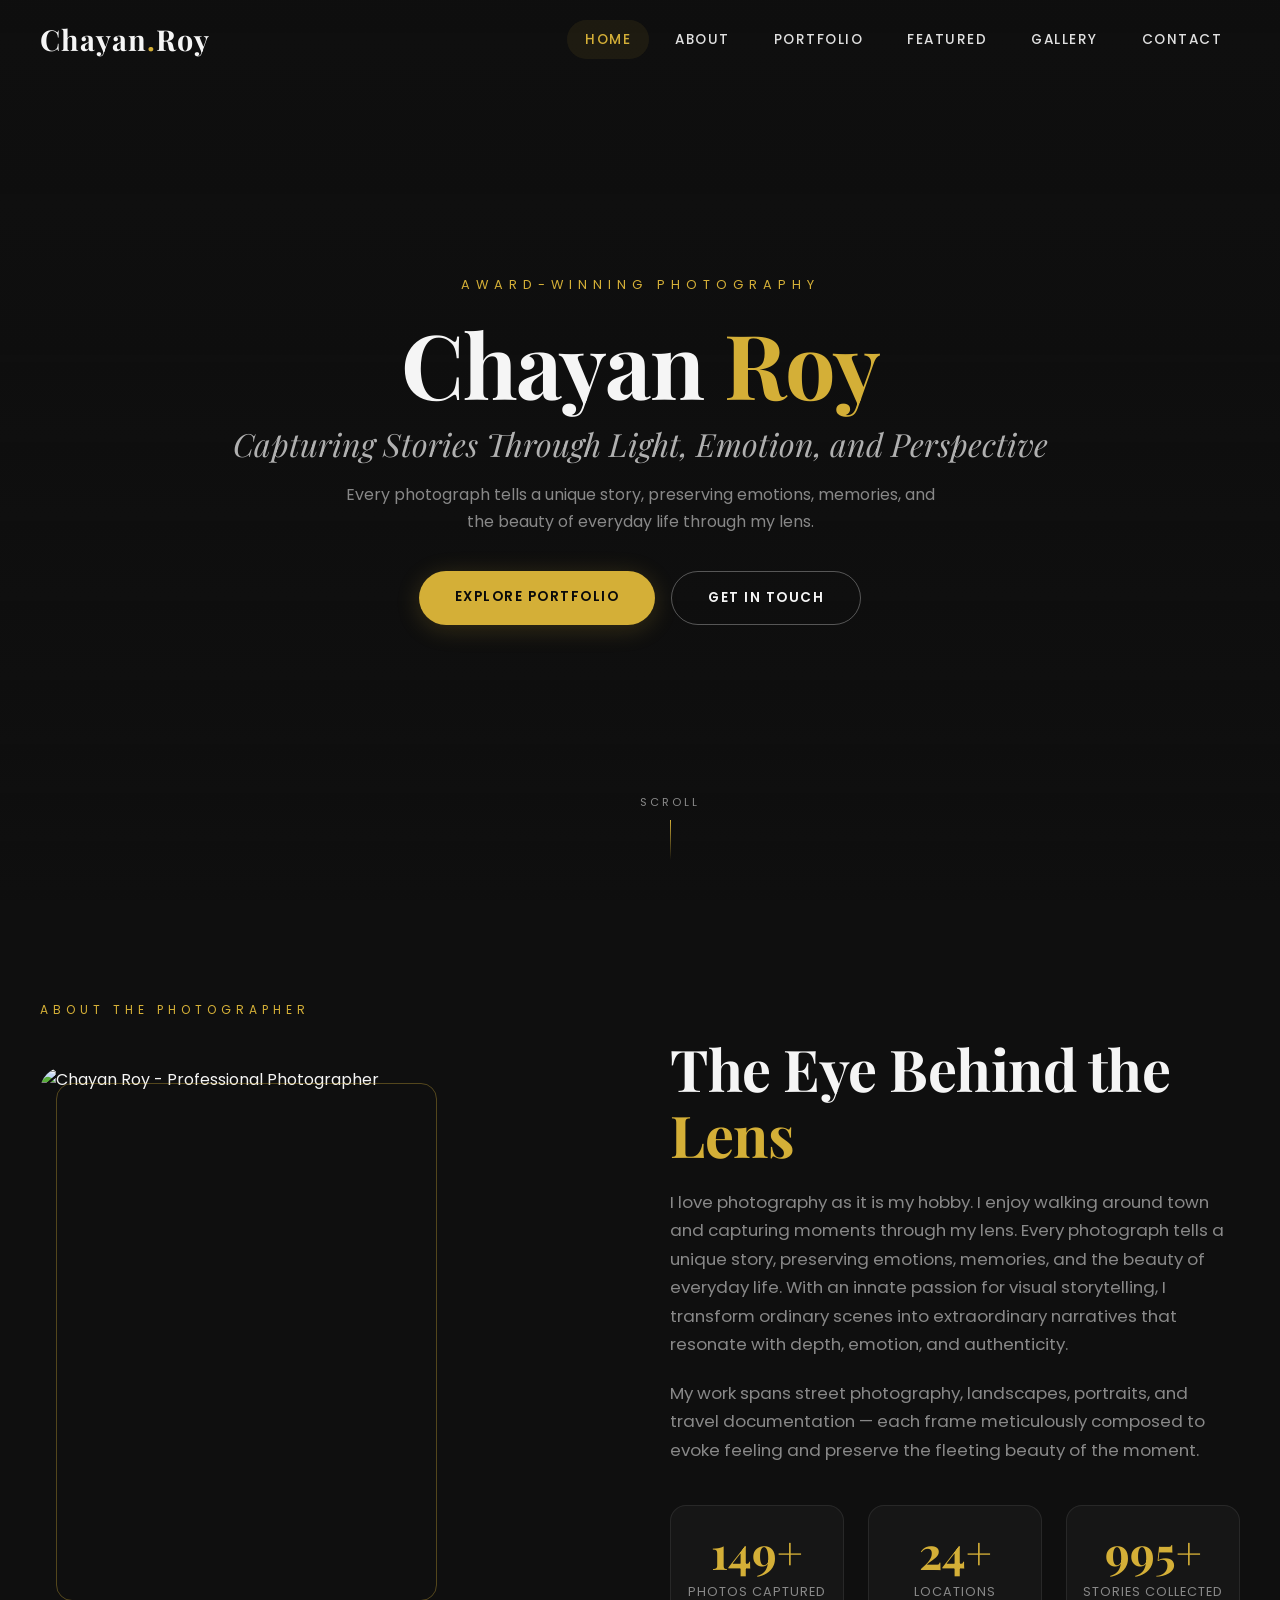
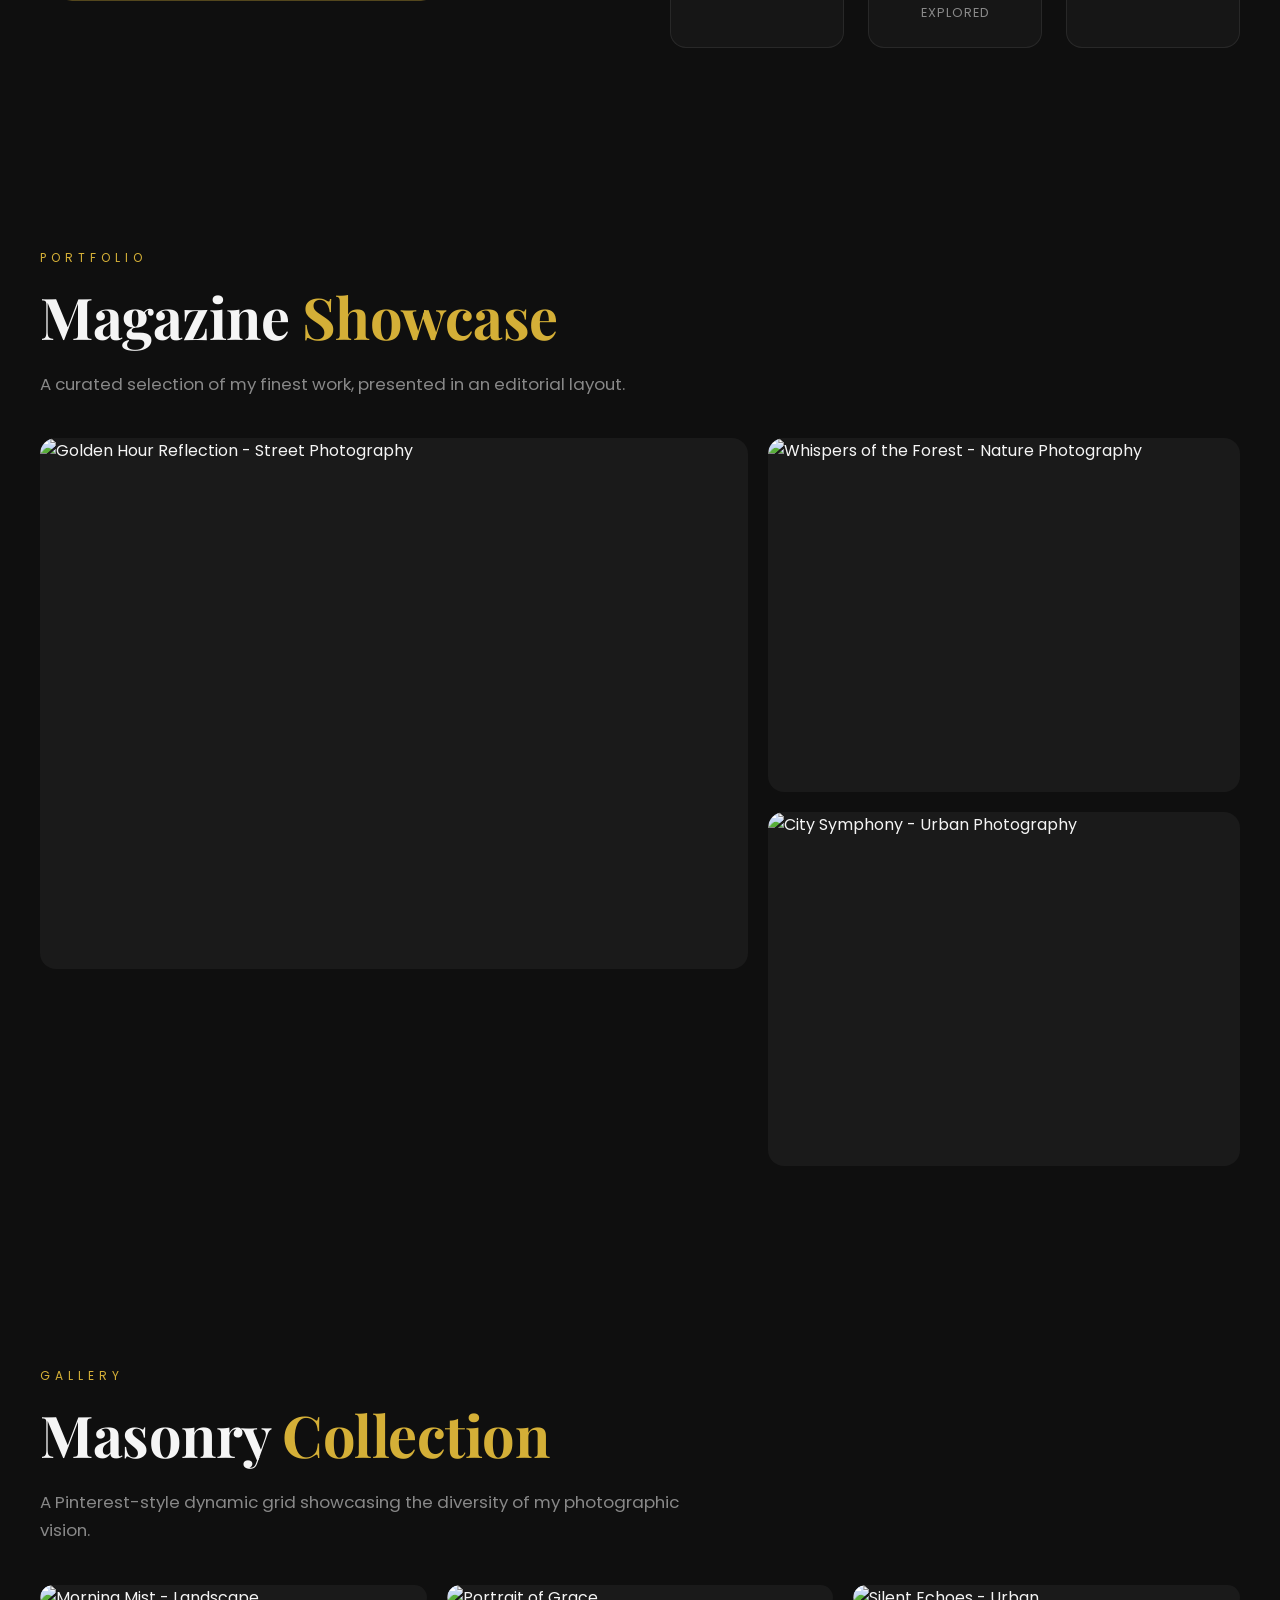
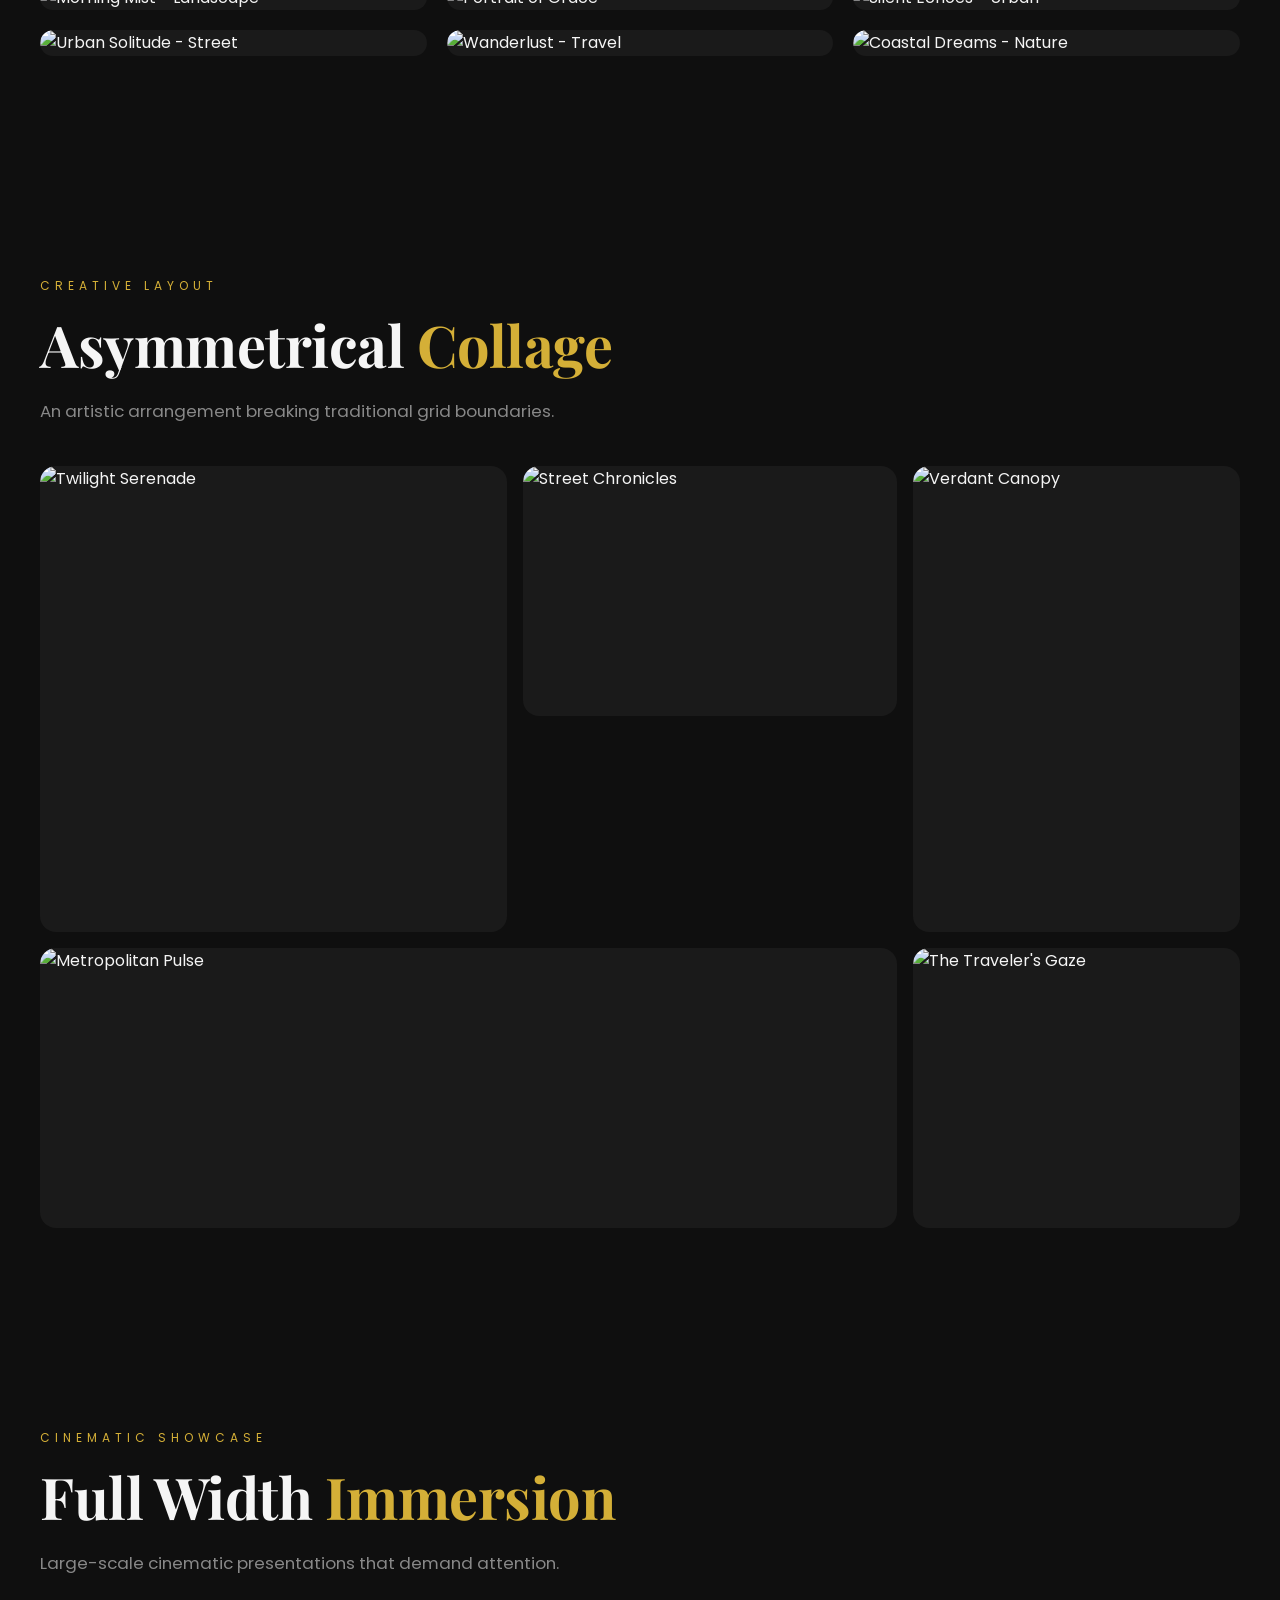
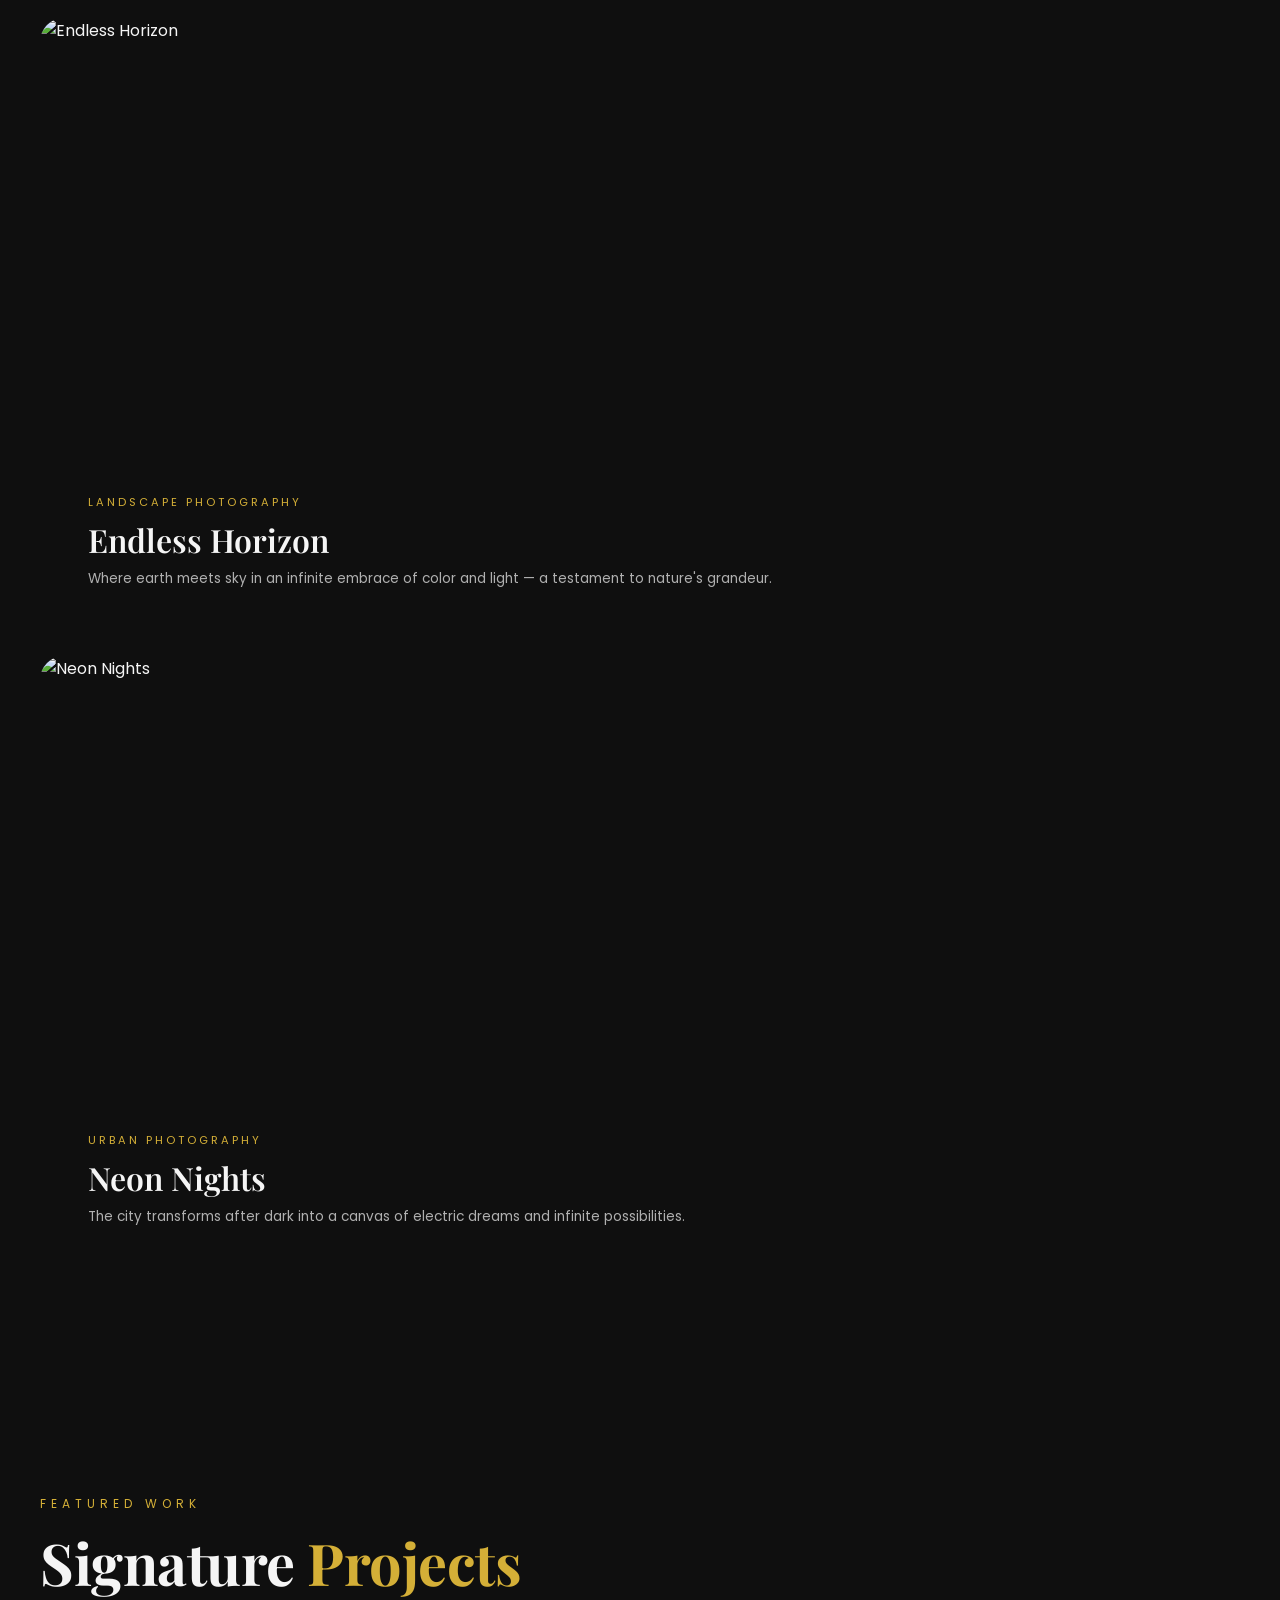
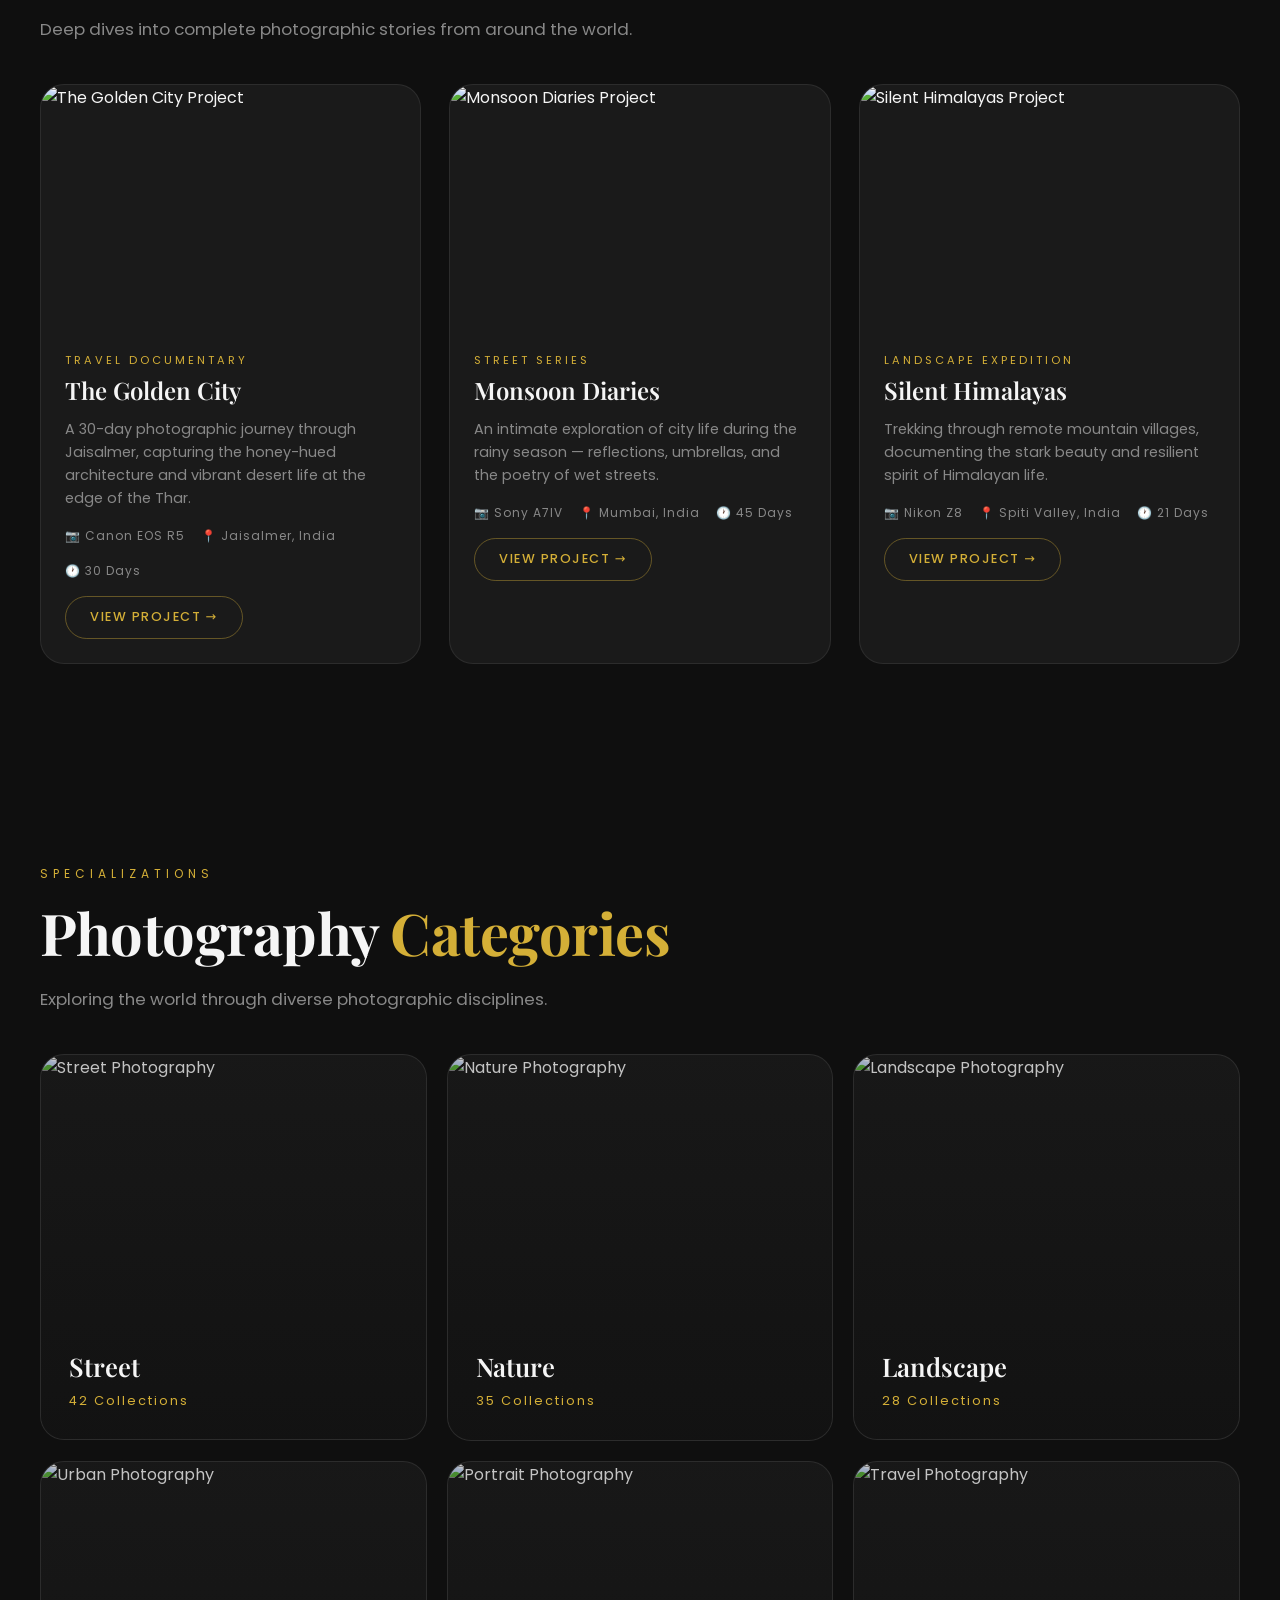
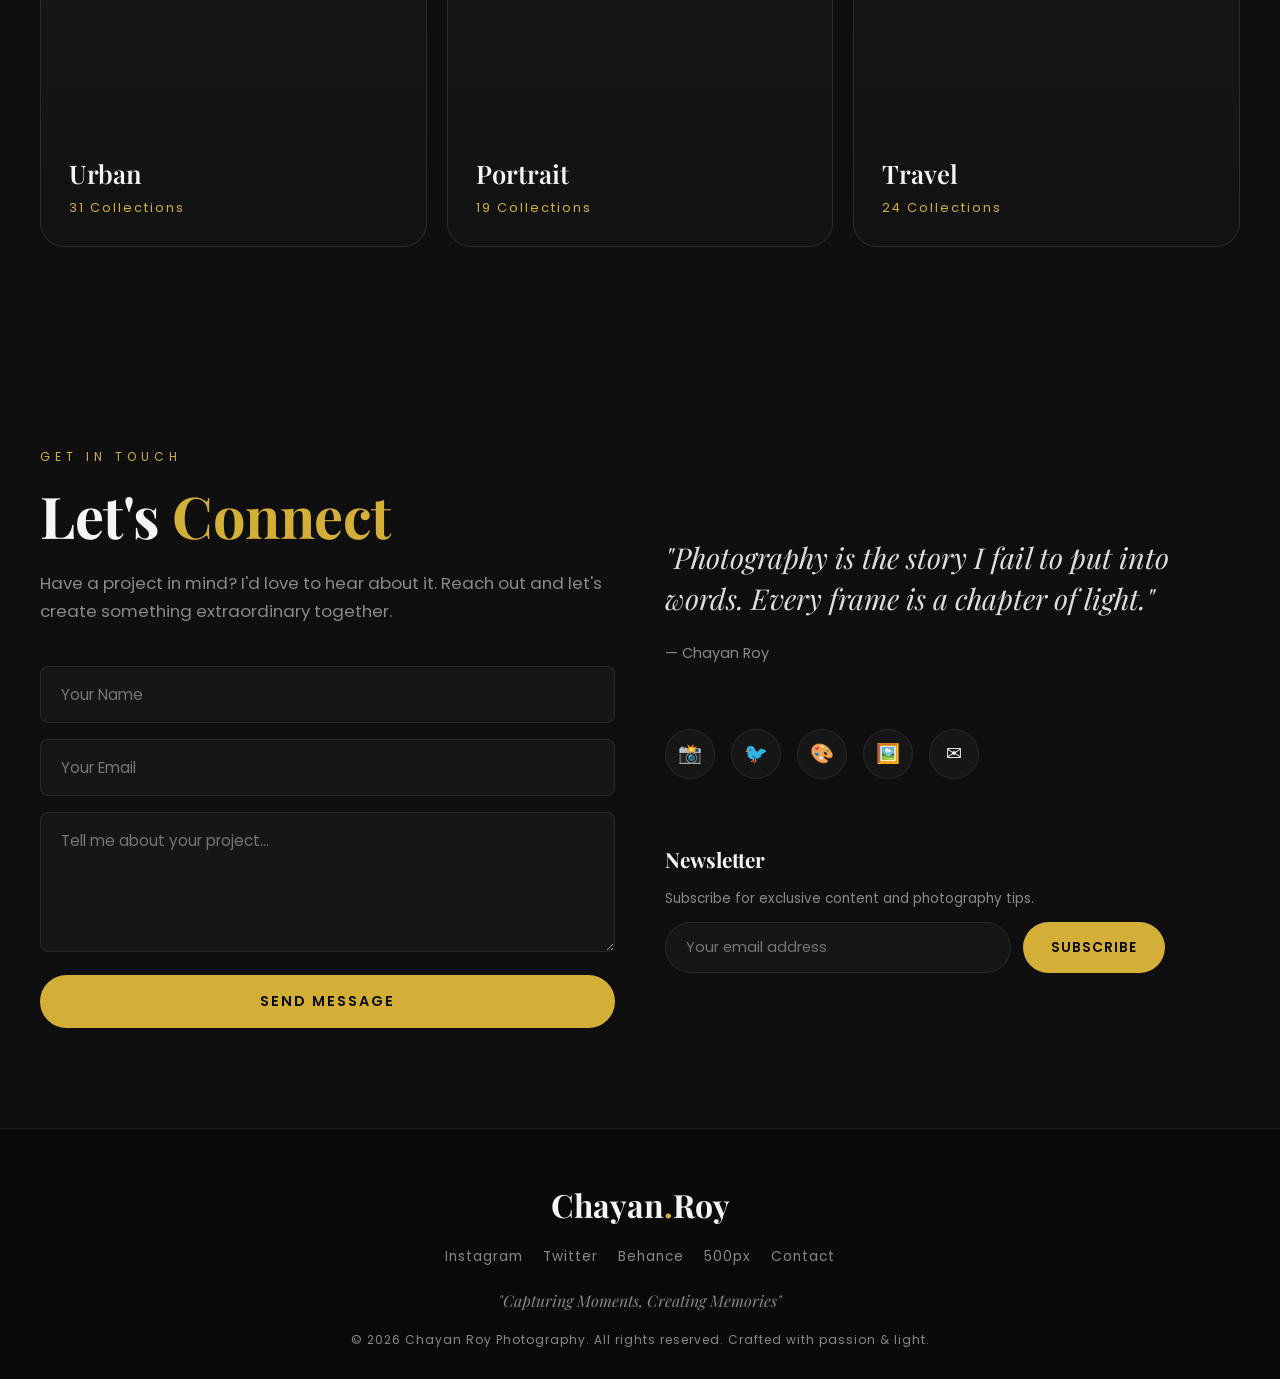
==== index.html @ 825dd4e4 "update" ====
<!DOCTYPE html>
<html lang="en">
<head>
    <meta charset="UTF-8">
    <meta name="viewport" content="width=device-width, initial-scale=1.0">
    <meta name="description" content="Chayan Roy - Award-winning photography portfolio. Capturing stories through light, emotion, and perspective. Professional photographer specializing in street, nature, landscape, urban, portrait, and travel photography.">
    <meta name="keywords" content="photography, portfolio, Chayan Roy, street photography, nature photography, landscape, urban, portrait, travel, professional photographer">
    <meta name="author" content="Chayan Roy">
    <meta property="og:title" content="Chayan Roy Photography - Capturing Stories Through Light">
    <meta property="og:description" content="Award-winning photography portfolio showcasing the art of visual storytelling through light, emotion, and perspective.">
    <meta property="og:type" content="website">
    <meta name="twitter:card" content="summary_large_image">
    <meta name="twitter:title" content="Chayan Roy Photography Portfolio">
    <meta name="twitter:description" content="Capturing Stories Through Light, Emotion, and Perspective">
    <title>Chayan Roy | Photography Portfolio - Capturing Stories Through Light</title>

    <!-- Google Fonts -->
    <link rel="preconnect" href="https://fonts.googleapis.com">
    <link rel="preconnect" href="https://fonts.gstatic.com" crossorigin>
    <link href="https://fonts.googleapis.com/css2?family=Playfair+Display:ital,wght@0,400;0,500;0,600;0,700;0,800;0,900;1,400;1,500;1,600;1,700&family=Poppins:wght@300;400;500;600;700;800&display=swap" rel="stylesheet">

    <!-- GSAP -->
    <script src="https://cdnjs.cloudflare.com/ajax/libs/gsap/3.12.5/gsap.min.js">
    </script>
    <script src="https://cdnjs.cloudflare.com/ajax/libs/gsap/3.12.5/ScrollTrigger.min.js">
    </script>

    <style>
        :root {
            --bg-dark: #0F0F0F;
            --bg-darker: #0A0A0A;
            --bg-card: #1A1A1A;
            --bg-card-hover: #222222;
            --gold: #D4AF37;
            --gold-light: #E8C95A;
            --gold-dark: #B8962E;
            --gold-glow: rgba(212, 175, 55, 0.3);
            --white: #F5F5F5;
            --white-soft: #E0E0E0;
            --white-muted: #B0B0B0;
            --text-primary: #F5F5F5;
            --text-secondary: #C0C0C0;
            --text-muted: #888888;
            --glass-bg: rgba(255, 255, 255, 0.03);
            --glass-border: rgba(255, 255, 255, 0.08);
            --glass-bg-hover: rgba(255, 255, 255, 0.06);
            --shadow-sm: 0 2px 8px rgba(0, 0, 0, 0.3);
            --shadow-md: 0 8px 32px rgba(0, 0, 0, 0.4);
            --shadow-lg: 0 20px 60px rgba(0, 0, 0, 0.5);
            --shadow-gold: 0 4px 24px rgba(212, 175, 55, 0.2);
            --radius-sm: 8px;
            --radius-md: 16px;
            --radius-lg: 24px;
            --radius-xl: 32px;
            --transition-fast: 0.2s cubic-bezier(0.4, 0, 0.2, 1);
            --transition-smooth: 0.4s cubic-bezier(0.4, 0, 0.2, 1);
            --transition-slow: 0.7s cubic-bezier(0.4, 0, 0.2, 1);
            --font-display: 'Playfair Display', Georgia, 'Times New Roman', serif;
            --font-body: 'Poppins', 'Segoe UI', system-ui, sans-serif;
            --max-width: 1400px;
            --nav-height: 80px;
        }

        *,
        *::before,
        *::after {
            margin: 0;
            padding: 0;
            box-sizing: border-box;
        }

        html {
            scroll-behavior: smooth;
            scrollbar-width: thin;
            scrollbar-color: var(--gold-dark) var(--bg-darker);
            font-size: 16px;
            -webkit-font-smoothing: antialiased;
            -moz-osx-font-smoothing: grayscale;
        }

        ::-webkit-scrollbar {
            width: 6px;
        }
        ::-webkit-scrollbar-track {
            background: var(--bg-darker);
        }
        ::-webkit-scrollbar-thumb {
            background: var(--gold-dark);
            border-radius: 3px;
        }

        body {
            font-family: var(--font-body);
            background-color: var(--bg-dark);
            color: var(--text-primary);
            line-height: 1.6;
            overflow-x: hidden;
            cursor: none;
            -webkit-tap-highlight-color: transparent;
            position: relative;
        }

        /* Custom Cursor */
        .cursor-dot {
            position: fixed;
            top: -10px;
            left: -10px;
            width: 10px;
            height: 10px;
            background: var(--gold);
            border-radius: 50%;
            pointer-events: none;
            z-index: 99999;
            transition: transform 0.1s ease-out;
            mix-blend-mode: difference;
            will-change: transform;
        }
        .cursor-ring {
            position: fixed;
            top: -22px;
            left: -22px;
            width: 44px;
            height: 44px;
            border: 1.5px solid var(--gold-light);
            border-radius: 50%;
            pointer-events: none;
            z-index: 99998;
            transition: all 0.15s ease-out;
            will-change: transform, width, height;
            opacity: 0.7;
        }
        .cursor-ring.hovering {
            width: 70px;
            height: 70px;
            top: -35px;
            left: -35px;
            border-color: var(--gold);
            opacity: 1;
            background: rgba(212, 175, 55, 0.08);
        }
        @media (max-width: 768px) {
            .cursor-dot,
            .cursor-ring {
                display: none;
            }
            body {
                cursor: auto;
            }
        }

        /* Scroll Progress Bar */
        .scroll-progress {
            position: fixed;
            top: 0;
            left: 0;
            height: 3px;
            background: linear-gradient(90deg, var(--gold-dark), var(--gold-light), var(--gold));
            z-index: 100000;
            width: 0%;
            transition: width 0.1s linear;
            box-shadow: 0 0 12px var(--gold-glow);
        }

        /* Navigation */
        .navbar {
            position: fixed;
            top: 0;
            left: 0;
            width: 100%;
            z-index: 10000;
            padding: 16px 0;
            transition: all var(--transition-smooth);
            background: transparent;
        }
        .navbar.scrolled {
            background: rgba(15, 15, 15, 0.75);
            backdrop-filter: blur(24px);
            -webkit-backdrop-filter: blur(24px);
            border-bottom: 1px solid var(--glass-border);
            padding: 10px 0;
            box-shadow: var(--shadow-md);
        }
        .navbar-inner {
            max-width: var(--max-width);
            margin: 0 auto;
            padding: 0 40px;
            display: flex;
            align-items: center;
            justify-content: space-between;
        }
        .nav-logo {
            font-family: var(--font-display);
            font-size: 1.8rem;
            font-weight: 700;
            color: var(--white);
            text-decoration: none;
            letter-spacing: 1px;
            position: relative;
            z-index: 10001;
        }
        .nav-logo span {
            color: var(--gold);
        }
        .nav-links {
            display: flex;
            list-style: none;
            gap: 8px;
            align-items: center;
        }
        .nav-links a {
            color: var(--white-soft);
            text-decoration: none;
            font-family: var(--font-body);
            font-size: 0.85rem;
            font-weight: 500;
            letter-spacing: 1.5px;
            text-transform: uppercase;
            padding: 10px 18px;
            border-radius: 30px;
            transition: all var(--transition-fast);
            position: relative;
            white-space: nowrap;
        }
        .nav-links a:hover,
        .nav-links a.active {
            color: var(--gold);
            background: rgba(212, 175, 55, 0.08);
        }
        .nav-hamburger {
            display: none;
            flex-direction: column;
            gap: 5px;
            cursor: pointer;
            z-index: 10001;
            padding: 8px;
            background: none;
            border: none;
        }
        .nav-hamburger span {
            display: block;
            width: 28px;
            height: 2px;
            background: var(--white);
            transition: all var(--transition-fast);
            border-radius: 2px;
        }
        .nav-hamburger.active span:nth-child(1) {
            transform: rotate(45deg) translate(5px, 5px);
        }
        .nav-hamburger.active span:nth-child(2) {
            opacity: 0;
        }
        .nav-hamburger.active span:nth-child(3) {
            transform: rotate(-45deg) translate(5px, -5px);
        }

        @media (max-width: 1024px) {
            .nav-hamburger {
                display: flex;
            }
            .nav-links {
                position: fixed;
                top: 0;
                right: -100%;
                width: 320px;
                height: 100vh;
                background: rgba(15, 15, 15, 0.95);
                backdrop-filter: blur(30px);
                -webkit-backdrop-filter: blur(30px);
                flex-direction: column;
                justify-content: center;
                gap: 20px;
                transition: right var(--transition-smooth);
                border-left: 1px solid var(--glass-border);
                padding: 60px 40px;
            }
            .nav-links.open {
                right: 0;
            }
            .nav-links a {
                font-size: 1rem;
                padding: 14px 20px;
            }
            .navbar-inner {
                padding: 0 24px;
            }
        }

        /* Hero Section */
        .hero {
            position: relative;
            width: 100%;
            height: 100vh;
            min-height: 700px;
            overflow: hidden;
            display: flex;
            align-items: center;
            justify-content: center;
        }
        .hero-slider {
            position: absolute;
            inset: 0;
            z-index: 0;
        }
        .hero-slide {
            position: absolute;
            inset: 0;
            background-size: cover;
            background-position: center;
            opacity: 0;
            transition: opacity 1.5s cubic-bezier(0.4, 0, 0.2, 1);
            will-change: opacity, transform;
        }
        .hero-slide.active {
            opacity: 1;
            animation: kenBurns 8s ease-in-out forwards;
        }
        @keyframes kenBurns {
            0% {
                transform: scale(1);
            }
            100% {
                transform: scale(1.08);
            }
        }
        .hero-overlay {
            position: absolute;
            inset: 0;
            background: linear-gradient(180deg,
                    rgba(15, 15, 15, 0.55) 0%,
                    rgba(15, 15, 15, 0.4) 40%,
                    rgba(15, 15, 15, 0.7) 80%,
                    rgba(15, 15, 15, 0.95) 100%);
            z-index: 1;
        }
        .hero-content {
            position: relative;
            z-index: 2;
            text-align: center;
            padding: 0 24px;
            max-width: 900px;
        }
        .hero-subtitle-top {
            font-family: var(--font-body);
            font-size: 0.8rem;
            letter-spacing: 6px;
            text-transform: uppercase;
            color: var(--gold);
            margin-bottom: 20px;
            opacity: 0;
            transform: translateY(20px);
            animation: fadeInUp 0.8s 0.3s forwards;
        }
        .hero-title {
            font-family: var(--font-display);
            font-size: clamp(3rem, 7vw, 7rem);
            font-weight: 700;
            color: var(--white);
            line-height: 1.05;
            margin-bottom: 8px;
            opacity: 0;
            transform: translateY(30px);
            animation: fadeInUp 0.8s 0.5s forwards;
            letter-spacing: -1px;
        }
        .hero-title .gold {
            color: var(--gold);
        }
        .hero-tagline {
            font-family: var(--font-display);
            font-size: clamp(1.2rem, 2.5vw, 2rem);
            font-style: italic;
            color: var(--white-muted);
            margin-bottom: 12px;
            opacity: 0;
            transform: translateY(20px);
            animation: fadeInUp 0.8s 0.7s forwards;
            font-weight: 400;
        }
        .hero-desc {
            font-family: var(--font-body);
            font-size: 1rem;
            color: var(--text-muted);
            max-width: 600px;
            margin: 0 auto 36px;
            opacity: 0;
            transform: translateY(20px);
            animation: fadeInUp 0.8s 0.9s forwards;
            line-height: 1.7;
        }
        .hero-buttons {
            display: flex;
            gap: 16px;
            justify-content: center;
            flex-wrap: wrap;
            opacity: 0;
            transform: translateY(20px);
            animation: fadeInUp 0.8s 1.1s forwards;
        }
        .btn {
            display: inline-block;
            padding: 15px 36px;
            border-radius: 50px;
            font-family: var(--font-body);
            font-size: 0.85rem;
            font-weight: 600;
            letter-spacing: 1.5px;
            text-transform: uppercase;
            text-decoration: none;
            cursor: pointer;
            transition: all var(--transition-smooth);
            border: none;
            position: relative;
            overflow: hidden;
            z-index: 1;
        }
        .btn-primary {
            background: var(--gold);
            color: var(--bg-darker);
            box-shadow: var(--shadow-gold);
        }
        .btn-primary:hover {
            background: var(--gold-light);
            transform: translateY(-3px);
            box-shadow: 0 8px 32px rgba(212, 175, 55, 0.4);
        }
        .btn-outline {
            background: transparent;
            color: var(--white);
            border: 1.5px solid rgba(255, 255, 255, 0.3);
        }
        .btn-outline:hover {
            border-color: var(--gold);
            color: var(--gold);
            background: rgba(212, 175, 55, 0.06);
            transform: translateY(-3px);
        }
        .scroll-indicator {
            position: absolute;
            bottom: 40px;
            left: 50%;
            transform: translateX(-50%);
            z-index: 3;
            display: flex;
            flex-direction: column;
            align-items: center;
            gap: 8px;
            opacity: 0;
            animation: fadeInUp 0.8s 1.4s forwards;
        }
        .scroll-indicator span {
            font-size: 0.7rem;
            letter-spacing: 3px;
            text-transform: uppercase;
            color: var(--text-muted);
        }
        .scroll-line {
            width: 1px;
            height: 40px;
            background: linear-gradient(180deg, var(--gold), transparent);
            animation: scrollPulse 2s ease-in-out infinite;
        }
        @keyframes scrollPulse {
            0%,
            100% {
                opacity: 0.4;
                transform: scaleY(1);
            }
            50% {
                opacity: 1;
                transform: scaleY(1.5);
            }
        }
        @keyframes fadeInUp {
            to {
                opacity: 1;
                transform: translateY(0);
            }
        }

        /* Floating Particles */
        .particles-container {
            position: absolute;
            inset: 0;
            z-index: 1;
            pointer-events: none;
        }
        .particle {
            position: absolute;
            width: 2px;
            height: 2px;
            background: var(--gold);
            border-radius: 50%;
            animation: floatUp 6s ease-in infinite;
            opacity: 0;
        }
        @keyframes floatUp {
            0% {
                opacity: 0;
                transform: translateY(100vh) scale(0);
            }
            20% {
                opacity: 0.8;
            }
            80% {
                opacity: 0.3;
            }
            100% {
                opacity: 0;
                transform: translateY(-10vh) scale(1.5);
            }
        }

        /* Section Styles */
        .section {
            padding: 100px 40px;
            position: relative;
        }
        .section-inner {
            max-width: var(--max-width);
            margin: 0 auto;
        }
        .section-label {
            font-family: var(--font-body);
            font-size: 0.75rem;
            letter-spacing: 5px;
            text-transform: uppercase;
            color: var(--gold);
            margin-bottom: 16px;
            display: block;
        }
        .section-title {
            font-family: var(--font-display);
            font-size: clamp(2.2rem, 4.5vw, 4rem);
            font-weight: 700;
            color: var(--white);
            margin-bottom: 20px;
            line-height: 1.15;
            letter-spacing: -0.5px;
        }
        .section-desc {
            font-family: var(--font-body);
            font-size: 1.05rem;
            color: var(--text-muted);
            max-width: 650px;
            line-height: 1.7;
        }
        @media (max-width: 768px) {
            .section {
                padding: 60px 20px;
            }
            .hero-buttons {
                flex-direction: column;
                align-items: center;
            }
            .btn {
                width: 100%;
                text-align: center;
                max-width: 280px;
            }
        }

        /* About Section */
        .about-grid {
            display: grid;
            grid-template-columns: 1fr 1fr;
            gap: 60px;
            align-items: center;
        }
        .about-image-wrapper {
            position: relative;
            border-radius: var(--radius-lg);
            overflow: hidden;
            aspect-ratio: 3/4;
            max-height: 550px;
        }
        .about-image-wrapper img {
            width: 100%;
            height: 100%;
            object-fit: cover;
            transition: transform var(--transition-slow);
        }
        .about-image-wrapper:hover img {
            transform: scale(1.04);
        }
        .about-image-frame {
            position: absolute;
            inset: 16px;
            border: 1px solid rgba(212, 175, 55, 0.35);
            border-radius: var(--radius-md);
            pointer-events: none;
            z-index: 2;
        }
        .about-stats {
            display: grid;
            grid-template-columns: repeat(3, 1fr);
            gap: 24px;
            margin-top: 40px;
        }
        .stat-item {
            text-align: center;
            padding: 24px 16px;
            background: var(--glass-bg);
            border: 1px solid var(--glass-border);
            border-radius: var(--radius-md);
            transition: all var(--transition-smooth);
        }
        .stat-item:hover {
            background: var(--glass-bg-hover);
            border-color: rgba(212, 175, 55, 0.3);
            transform: translateY(-4px);
            box-shadow: var(--shadow-gold);
        }
        .stat-number {
            font-family: var(--font-display);
            font-size: 2.8rem;
            font-weight: 700;
            color: var(--gold);
            display: block;
            line-height: 1;
        }
        .stat-label {
            font-size: 0.8rem;
            color: var(--text-muted);
            letter-spacing: 1px;
            text-transform: uppercase;
            margin-top: 8px;
            display: block;
        }
        @media (max-width: 900px) {
            .about-grid {
                grid-template-columns: 1fr;
                gap: 40px;
            }
            .about-image-wrapper {
                max-height: 400px;
                aspect-ratio: 4/5;
            }
            .about-stats {
                grid-template-columns: repeat(3, 1fr);
                gap: 12px;
            }
            .stat-number {
                font-size: 2rem;
            }
        }

        /* Portfolio Gallery - Magazine Layout */
        .gallery-magazine {
            display: grid;
            grid-template-columns: 1.5fr 1fr;
            grid-template-rows: auto auto;
            gap: 20px;
        }
        .gallery-magazine .gallery-item:first-child {
            grid-row: 1 / 3;
        }
        .gallery-item {
            position: relative;
            border-radius: var(--radius-md);
            overflow: hidden;
            cursor: pointer;
            aspect-ratio: 4/3;
            group: true;
            background: var(--bg-card);
        }
        .gallery-item.tall {
            aspect-ratio: 3/4;
        }
        .gallery-item.wide {
            aspect-ratio: 16/9;
        }
        .gallery-item img {
            width: 100%;
            height: 100%;
            object-fit: cover;
            transition: transform 0.7s cubic-bezier(0.4, 0, 0.2, 1);
        }
        .gallery-item:hover img {
            transform: scale(1.06);
        }
        .gallery-overlay {
            position: absolute;
            inset: 0;
            background: linear-gradient(180deg,
                    transparent 40%,
                    rgba(15, 15, 15, 0.5) 70%,
                    rgba(15, 15, 15, 0.9) 100%);
            z-index: 2;
            display: flex;
            flex-direction: column;
            justify-content: flex-end;
            padding: 28px;
            opacity: 0;
            transition: opacity var(--transition-smooth);
        }
        .gallery-item:hover .gallery-overlay {
            opacity: 1;
        }
        .gallery-category {
            font-size: 0.7rem;
            letter-spacing: 3px;
            text-transform: uppercase;
            color: var(--gold);
            margin-bottom: 6px;
        }
        .gallery-title {
            font-family: var(--font-display);
            font-size: 1.4rem;
            font-weight: 600;
            color: var(--white);
            margin-bottom: 4px;
        }
        .gallery-desc {
            font-size: 0.85rem;
            color: var(--white-muted);
            line-height: 1.4;
        }
        @media (max-width: 768px) {
            .gallery-magazine {
                grid-template-columns: 1fr;
                gap: 12px;
            }
            .gallery-magazine .gallery-item:first-child {
                grid-row: auto;
                aspect-ratio: 4/3;
            }
        }

        /* Masonry Gallery */
        .gallery-masonry {
            columns: 3;
            column-gap: 20px;
        }
        .gallery-masonry .gallery-item {
            break-inside: avoid;
            margin-bottom: 20px;
            aspect-ratio: auto;
            display: block;
        }
        .gallery-masonry .gallery-item img {
            width: 100%;
            height: auto;
            display: block;
            border-radius: var(--radius-md);
        }
        @media (max-width: 900px) {
            .gallery-masonry {
                columns: 2;
                column-gap: 12px;
            }
            .gallery-masonry .gallery-item {
                margin-bottom: 12px;
            }
        }
        @media (max-width: 500px) {
            .gallery-masonry {
                columns: 1;
            }
        }

        /* Collage Layout */
        .gallery-collage {
            display: grid;
            grid-template-columns: 1fr 0.8fr 0.7fr;
            grid-template-rows: 250px 200px 280px;
            gap: 16px;
        }
        .gallery-collage .gallery-item:nth-child(1) {
            grid-column: 1;
            grid-row: 1 / 3;
            aspect-ratio: auto;
            height: 100%;
        }
        .gallery-collage .gallery-item:nth-child(2) {
            grid-column: 2;
            grid-row: 1;
            aspect-ratio: auto;
            height: 100%;
        }
        .gallery-collage .gallery-item:nth-child(3) {
            grid-column: 3;
            grid-row: 1 / 3;
            aspect-ratio: auto;
            height: 100%;
        }
        .gallery-collage .gallery-item:nth-child(4) {
            grid-column: 1 / 3;
            grid-row: 3;
            aspect-ratio: auto;
            height: 100%;
        }
        .gallery-collage .gallery-item:nth-child(5) {
            grid-column: 3;
            grid-row: 3;
            aspect-ratio: auto;
            height: 100%;
        }
        @media (max-width: 768px) {
            .gallery-collage {
                grid-template-columns: 1fr 1fr;
                grid-template-rows: 200px 180px 200px 180px;
                gap: 10px;
            }
            .gallery-collage .gallery-item:nth-child(1) {
                grid-column: 1;
                grid-row: 1 / 3;
            }
            .gallery-collage .gallery-item:nth-child(2) {
                grid-column: 2;
                grid-row: 1;
            }
            .gallery-collage .gallery-item:nth-child(3) {
                grid-column: 2;
                grid-row: 2;
            }
            .gallery-collage .gallery-item:nth-child(4) {
                grid-column: 1 / 3;
                grid-row: 3;
            }
            .gallery-collage .gallery-item:nth-child(5) {
                grid-column: 1 / 3;
                grid-row: 4;
            }
        }

        /* Full Width Showcase */
        .showcase-item {
            position: relative;
            width: 100%;
            height: 70vh;
            min-height: 500px;
            overflow: hidden;
            margin-bottom: 8px;
            border-radius: var(--radius-lg);
        }
        .showcase-item img {
            width: 100%;
            height: 100%;
            object-fit: cover;
            transition: transform 0.8s cubic-bezier(0.4, 0, 0.2, 1);
        }
        .showcase-item:hover img {
            transform: scale(1.03);
        }
        .showcase-content {
            position: absolute;
            bottom: 0;
            left: 0;
            right: 0;
            padding: 60px 48px;
            background: linear-gradient(transparent, rgba(15, 15, 15, 0.9));
            z-index: 2;
        }
        @media (max-width: 768px) {
            .showcase-item {
                height: 50vh;
                min-height: 350px;
            }
            .showcase-content {
                padding: 30px 20px;
            }
        }

        /* Featured Projects */
        .projects-grid {
            display: grid;
            grid-template-columns: repeat(auto-fit, minmax(380px, 1fr));
            gap: 28px;
        }
        .project-card {
            background: var(--bg-card);
            border-radius: var(--radius-lg);
            overflow: hidden;
            border: 1px solid var(--glass-border);
            transition: all var(--transition-smooth);
            cursor: pointer;
        }
        .project-card:hover {
            transform: translateY(-8px);
            box-shadow: var(--shadow-lg);
            border-color: rgba(212, 175, 55, 0.25);
            background: var(--bg-card-hover);
        }
        .project-card-image {
            width: 100%;
            aspect-ratio: 16/10;
            overflow: hidden;
            position: relative;
        }
        .project-card-image img {
            width: 100%;
            height: 100%;
            object-fit: cover;
            transition: transform var(--transition-slow);
        }
        .project-card:hover .project-card-image img {
            transform: scale(1.05);
        }
        .project-card-body {
            padding: 24px;
        }
        .project-card-category {
            font-size: 0.7rem;
            letter-spacing: 3px;
            text-transform: uppercase;
            color: var(--gold);
            margin-bottom: 8px;
        }
        .project-card-title {
            font-family: var(--font-display);
            font-size: 1.5rem;
            font-weight: 600;
            color: var(--white);
            margin-bottom: 8px;
        }
        .project-card-desc {
            font-size: 0.9rem;
            color: var(--text-muted);
            line-height: 1.6;
            margin-bottom: 16px;
        }
        .project-card-meta {
            display: flex;
            gap: 16px;
            font-size: 0.75rem;
            color: var(--text-muted);
            letter-spacing: 1px;
            flex-wrap: wrap;
        }
        .project-card-meta span {
            display: flex;
            align-items: center;
            gap: 6px;
        }
        .project-card-btn {
            display: inline-block;
            margin-top: 16px;
            padding: 10px 24px;
            border: 1px solid rgba(212, 175, 55, 0.4);
            border-radius: 30px;
            color: var(--gold);
            font-size: 0.8rem;
            letter-spacing: 1.5px;
            text-transform: uppercase;
            text-decoration: none;
            transition: all var(--transition-fast);
            font-weight: 500;
        }
        .project-card-btn:hover {
            background: var(--gold);
            color: var(--bg-darker);
            border-color: var(--gold);
        }
        @media (max-width: 500px) {
            .projects-grid {
                grid-template-columns: 1fr;
            }
        }

        /* Categories */
        .categories-grid {
            display: grid;
            grid-template-columns: repeat(3, 1fr);
            gap: 20px;
        }
        .category-card {
            position: relative;
            border-radius: var(--radius-lg);
            overflow: hidden;
            aspect-ratio: 1/1;
            cursor: pointer;
            background: var(--bg-card);
            border: 1px solid var(--glass-border);
        }
        .category-card img {
            width: 100%;
            height: 100%;
            object-fit: cover;
            transition: transform var(--transition-slow);
        }
        .category-card:hover img {
            transform: scale(1.08);
        }
        .category-card-overlay {
            position: absolute;
            inset: 0;
            background: linear-gradient(180deg,
                    rgba(15, 15, 15, 0.2) 0%,
                    rgba(15, 15, 15, 0.7) 100%);
            display: flex;
            flex-direction: column;
            justify-content: flex-end;
            padding: 28px;
            z-index: 2;
        }
        .category-card-title {
            font-family: var(--font-display);
            font-size: 1.6rem;
            font-weight: 600;
            color: var(--white);
            margin-bottom: 4px;
        }
        .category-card-count {
            font-size: 0.8rem;
            color: var(--gold);
            letter-spacing: 2px;
        }
        @media (max-width: 768px) {
            .categories-grid {
                grid-template-columns: repeat(2, 1fr);
                gap: 12px;
            }
        }
        @media (max-width: 450px) {
            .categories-grid {
                grid-template-columns: 1fr;
            }
            .category-card {
                aspect-ratio: 3/2;
            }
        }

        /* Contact */
        .contact-grid {
            display: grid;
            grid-template-columns: 1fr 1fr;
            gap: 50px;
        }
        .contact-form input,
        .contact-form textarea {
            width: 100%;
            padding: 16px 20px;
            margin-bottom: 16px;
            background: var(--glass-bg);
            border: 1px solid var(--glass-border);
            border-radius: var(--radius-sm);
            color: var(--white);
            font-family: var(--font-body);
            font-size: 0.95rem;
            transition: all var(--transition-fast);
            outline: none;
            resize: vertical;
        }
        .contact-form input:focus,
        .contact-form textarea:focus {
            border-color: var(--gold);
            box-shadow: 0 0 0 3px rgba(212, 175, 55, 0.1);
            background: rgba(255, 255, 255, 0.05);
        }
        .contact-form textarea {
            min-height: 140px;
        }
        .contact-form button {
            width: 100%;
            padding: 16px;
            background: var(--gold);
            color: var(--bg-darker);
            border: none;
            border-radius: 50px;
            font-family: var(--font-body);
            font-weight: 600;
            letter-spacing: 2px;
            text-transform: uppercase;
            cursor: pointer;
            font-size: 0.9rem;
            transition: all var(--transition-smooth);
        }
        .contact-form button:hover {
            background: var(--gold-light);
            box-shadow: var(--shadow-gold);
            transform: translateY(-2px);
        }
        .contact-info {
            display: flex;
            flex-direction: column;
            justify-content: center;
            gap: 24px;
        }
        .contact-quote {
            font-family: var(--font-display);
            font-size: 1.8rem;
            font-style: italic;
            color: var(--white);
            line-height: 1.4;
            opacity: 0.9;
        }
        .social-links {
            display: flex;
            gap: 16px;
            flex-wrap: wrap;
        }
        .social-link {
            width: 50px;
            height: 50px;
            border-radius: 50%;
            background: var(--glass-bg);
            border: 1px solid var(--glass-border);
            display: flex;
            align-items: center;
            justify-content: center;
            color: var(--white);
            text-decoration: none;
            transition: all var(--transition-smooth);
            font-size: 1.2rem;
        }
        .social-link:hover {
            background: var(--gold);
            color: var(--bg-darker);
            border-color: var(--gold);
            transform: translateY(-4px);
            box-shadow: var(--shadow-gold);
        }
        @media (max-width: 768px) {
            .contact-grid {
                grid-template-columns: 1fr;
                gap: 40px;
            }
            .contact-quote {
                font-size: 1.4rem;
            }
        }

        /* Footer */
        .footer {
            padding: 50px 40px 30px;
            border-top: 1px solid var(--glass-border);
            text-align: center;
            background: var(--bg-darker);
        }
        .footer-logo {
            font-family: var(--font-display);
            font-size: 2rem;
            font-weight: 700;
            color: var(--white);
            margin-bottom: 16px;
            display: inline-block;
        }
        .footer-logo span {
            color: var(--gold);
        }
        .footer-social {
            display: flex;
            gap: 20px;
            justify-content: center;
            margin-bottom: 20px;
        }
        .footer-social a {
            color: var(--text-muted);
            text-decoration: none;
            font-size: 0.85rem;
            letter-spacing: 1px;
            transition: color var(--transition-fast);
        }
        .footer-social a:hover {
            color: var(--gold);
        }
        .footer-quote {
            font-family: var(--font-display);
            font-style: italic;
            color: var(--text-muted);
            font-size: 1rem;
            margin-bottom: 16px;
        }
        .footer-copy {
            font-size: 0.75rem;
            color: var(--text-muted);
            letter-spacing: 1px;
        }

        /* Lightbox */
        .lightbox {
            position: fixed;
            inset: 0;
            background: rgba(10, 10, 10, 0.95);
            z-index: 100000;
            display: flex;
            align-items: center;
            justify-content: center;
            opacity: 0;
            pointer-events: none;
            transition: opacity var(--transition-smooth);
            padding: 40px;
        }
        .lightbox.open {
            opacity: 1;
            pointer-events: all;
        }
        .lightbox-content {
            position: relative;
            max-width: 90vw;
            max-height: 85vh;
            border-radius: var(--radius-md);
            overflow: hidden;
            box-shadow: var(--shadow-lg);
        }
        .lightbox-content img {
            width: 100%;
            height: auto;
            max-height: 85vh;
            object-fit: contain;
            display: block;
        }
        .lightbox-close {
            position: absolute;
            top: 20px;
            right: 20px;
            width: 44px;
            height: 44px;
            background: rgba(0, 0, 0, 0.6);
            border: 1px solid rgba(255, 255, 255, 0.2);
            border-radius: 50%;
            color: var(--white);
            font-size: 1.5rem;
            cursor: pointer;
            z-index: 5;
            display: flex;
            align-items: center;
            justify-content: center;
            transition: all var(--transition-fast);
        }
        .lightbox-close:hover {
            background: var(--gold);
            color: var(--bg-darker);
            border-color: var(--gold);
        }
        .lightbox-caption {
            position: absolute;
            bottom: 0;
            left: 0;
            right: 0;
            padding: 24px;
            background: linear-gradient(transparent, rgba(0, 0, 0, 0.8));
            color: var(--white);
            z-index: 4;
        }

        /* Newsletter */
        .newsletter-row {
            display: flex;
            gap: 12px;
            max-width: 500px;
        }
        .newsletter-row input {
            flex: 1;
            padding: 14px 20px;
            background: var(--glass-bg);
            border: 1px solid var(--glass-border);
            border-radius: 50px;
            color: var(--white);
            font-family: var(--font-body);
            outline: none;
            font-size: 0.9rem;
        }
        .newsletter-row input:focus {
            border-color: var(--gold);
        }
        .newsletter-row button {
            padding: 14px 28px;
            background: var(--gold);
            color: var(--bg-darker);
            border: none;
            border-radius: 50px;
            font-weight: 600;
            letter-spacing: 1px;
            cursor: pointer;
            font-family: var(--font-body);
            font-size: 0.85rem;
            text-transform: uppercase;
            white-space: nowrap;
            transition: all var(--transition-fast);
        }
        .newsletter-row button:hover {
            background: var(--gold-light);
        }
        @media (max-width: 500px) {
            .newsletter-row {
                flex-direction: column;
            }
        }

        /* Utility */
        .text-gold {
            color: var(--gold);
        }
        .mt-20 {
            margin-top: 20px;
        }
        .mt-40 {
            margin-top: 40px;
        }
        .mb-40 {
            margin-bottom: 40px;
        }
        .reveal {
            opacity: 0;
            transform: translateY(40px);
            transition: opacity 0.8s ease, transform 0.8s ease;
        }
        .reveal.visible {
            opacity: 1;
            transform: translateY(0);
        }
    </style>
</head>
<body>

    <!-- Custom Cursor -->
    <div class="cursor-dot" aria-hidden="true"></div>
    <div class="cursor-ring" aria-hidden="true"></div>

    <!-- Scroll Progress -->
    <div class="scroll-progress" aria-hidden="true"></div>

    <!-- Navigation -->
    <nav class="navbar" role="navigation" aria-label="Main navigation">
        <div class="navbar-inner">
            <a href="#home" class="nav-logo">Chayan<span>.</span>Roy</a>
            <button class="nav-hamburger" aria-label="Toggle navigation menu" aria-expanded="false">
                <span></span><span></span><span></span>
            </button>
            <ul class="nav-links" role="menubar">
                <li role="none"><a href="#home" role="menuitem" class="active">Home</a></li>
                <li role="none"><a href="#about" role="menuitem">About</a></li>
                <li role="none"><a href="#portfolio" role="menuitem">Portfolio</a></li>
                <li role="none"><a href="#featured" role="menuitem">Featured</a></li>
                <li role="none"><a href="#categories" role="menuitem">Gallery</a></li>
                <li role="none"><a href="#contact" role="menuitem">Contact</a></li>
            </ul>
        </div>
    </nav>

    <!-- Hero Section -->
    <section class="hero" id="home" aria-label="Hero section">
        <div class="hero-slider">
            <div class="hero-slide active" style="background-image: url('https://picsum.photos/seed/photography-hero1/1920/1080');"></div>
            <div class="hero-slide" style="background-image: url('https://picsum.photos/seed/photography-hero2/1920/1080');"></div>
            <div class="hero-slide" style="background-image: url('https://picsum.photos/seed/photography-hero3/1920/1080');"></div>
            <div class="hero-slide" style="background-image: url('https://picsum.photos/seed/photography-hero4/1920/1080');"></div>
        </div>
        <div class="hero-overlay"></div>
        <div class="particles-container" id="particles" aria-hidden="true"></div>
        <div class="hero-content">
            <p class="hero-subtitle-top">Award-Winning Photography</p>
            <h1 class="hero-title">Chayan <span class="gold">Roy</span></h1>
            <p class="hero-tagline">Capturing Stories Through Light, Emotion, and Perspective</p>
            <p class="hero-desc">Every photograph tells a unique story, preserving emotions, memories, and the beauty of everyday life through my lens.</p>
            <div class="hero-buttons">
                <a href="#portfolio" class="btn btn-primary magnetic">Explore Portfolio</a>
                <a href="#contact" class="btn btn-outline magnetic">Get In Touch</a>
            </div>
        </div>
        <div class="scroll-indicator" aria-hidden="true">
            <span>Scroll</span>
            <div class="scroll-line"></div>
        </div>
    </section>

    <!-- About Section -->
    <section class="section" id="about" aria-label="About Chayan Roy">
        <div class="section-inner">
            <span class="section-label reveal">About the Photographer</span>
            <div class="about-grid">
                <div class="about-image-wrapper reveal">
                    <img src="https://picsum.photos/seed/photographer-portrait/600/800" alt="Chayan Roy - Professional Photographer" loading="lazy">
                    <div class="about-image-frame"></div>
                </div>
                <div class="reveal">
                    <h2 class="section-title">The Eye Behind the <span class="text-gold">Lens</span></h2>
                    <p class="section-desc">
                        I love photography as it is my hobby. I enjoy walking around town and capturing moments through my lens.
                        Every photograph tells a unique story, preserving emotions, memories, and the beauty of everyday life.
                        With an innate passion for visual storytelling, I transform ordinary scenes into extraordinary narratives
                        that resonate with depth, emotion, and authenticity.
                    </p>
                    <p class="section-desc mt-20">
                        My work spans street photography, landscapes, portraits, and travel documentation — each frame
                        meticulously composed to evoke feeling and preserve the fleeting beauty of the moment.
                    </p>
                    <div class="about-stats">
                        <div class="stat-item">
                            <span class="stat-number" data-count="150">0</span>
                            <span class="stat-label">Photos Captured</span>
                        </div>
                        <div class="stat-item">
                            <span class="stat-number" data-count="25">0</span>
                            <span class="stat-label">Locations Explored</span>
                        </div>
                        <div class="stat-item">
                            <span class="stat-number" data-count="999">0</span>
                            <span class="stat-label">Stories Collected</span>
                        </div>
                    </div>
                </div>
            </div>
        </div>
    </section>

    <!-- Portfolio - Magazine Layout -->
    <section class="section" id="portfolio" aria-label="Portfolio gallery">
        <div class="section-inner">
            <span class="section-label reveal">Portfolio</span>
            <h2 class="section-title reveal">Magazine <span class="text-gold">Showcase</span></h2>
            <p class="section-desc reveal mb-40">A curated selection of my finest work, presented in an editorial layout.</p>
            <div class="gallery-magazine reveal">
                <div class="gallery-item" data-lightbox="https://picsum.photos/seed/street-magazine1/1200/800" data-title="Golden Hour Reflection" data-desc="A quiet moment captured during sunset where warm light transforms an ordinary street into a scene filled with emotion and atmosphere." data-category="Street Photography">
                    <img src="https://picsum.photos/seed/street-magazine1/800/600" alt="Golden Hour Reflection - Street Photography" loading="lazy">
                    <div class="gallery-overlay">
                        <span class="gallery-category">Street Photography</span>
                        <h3 class="gallery-title">Golden Hour Reflection</h3>
                        <p class="gallery-desc">Warm light transforms an ordinary street into pure emotion.</p>
                    </div>
                </div>
                <div class="gallery-item" data-lightbox="https://picsum.photos/seed/nature-magazine1/1200/800" data-title="Whispers of the Forest" data-desc="Deep within the ancient woodland, sunlight filters through the canopy creating an ethereal dance of light and shadow." data-category="Nature Photography">
                    <img src="https://picsum.photos/seed/nature-magazine1/600/400" alt="Whispers of the Forest - Nature Photography" loading="lazy">
                    <div class="gallery-overlay">
                        <span class="gallery-category">Nature Photography</span>
                        <h3 class="gallery-title">Whispers of the Forest</h3>
                        <p class="gallery-desc">Sunlight dances through ancient woodland canopies.</p>
                    </div>
                </div>
                <div class="gallery-item" data-lightbox="https://picsum.photos/seed/urban-magazine1/1200/800" data-title="City Symphony" data-desc="The rhythm of urban life captured in a single frame — architecture, movement, and human connection intertwine." data-category="Urban Photography">
                    <img src="https://picsum.photos/seed/urban-magazine1/600/400" alt="City Symphony - Urban Photography" loading="lazy">
                    <div class="gallery-overlay">
                        <span class="gallery-category">Urban Photography</span>
                        <h3 class="gallery-title">City Symphony</h3>
                        <p class="gallery-desc">Architecture and human connection in perfect harmony.</p>
                    </div>
                </div>
            </div>
        </div>
    </section>

    <!-- Portfolio - Masonry Gallery -->
    <section class="section" aria-label="Masonry gallery">
        <div class="section-inner">
            <span class="section-label reveal">Gallery</span>
            <h2 class="section-title reveal">Masonry <span class="text-gold">Collection</span></h2>
            <p class="section-desc reveal mb-40">A Pinterest-style dynamic grid showcasing the diversity of my photographic vision.</p>
            <div class="gallery-masonry reveal">
                <div class="gallery-item" data-lightbox="https://picsum.photos/seed/masonry1/900/1200" data-title="Morning Mist" data-desc="Dawn breaks over the countryside, wrapping the landscape in a soft, dreamlike veil." data-category="Landscape Photography">
                    <img src="https://picsum.photos/seed/masonry1/500/700" alt="Morning Mist - Landscape" loading="lazy">
                </div>
                <div class="gallery-item" data-lightbox="https://picsum.photos/seed/masonry2/900/900" data-title="Urban Solitude" data-desc="A lone figure walks through the empty streets at twilight." data-category="Street Photography">
                    <img src="https://picsum.photos/seed/masonry2/500/500" alt="Urban Solitude - Street" loading="lazy">
                </div>
                <div class="gallery-item" data-lightbox="https://picsum.photos/seed/masonry3/900/1100" data-title="Portrait of Grace" data-desc="Natural light sculpts the subject's features with elegant precision." data-category="Portrait Photography">
                    <img src="https://picsum.photos/seed/masonry3/500/650" alt="Portrait of Grace" loading="lazy">
                </div>
                <div class="gallery-item" data-lightbox="https://picsum.photos/seed/masonry4/900/800" data-title="Wanderlust" data-desc="The open road beckons with promises of adventure and discovery." data-category="Travel Photography">
                    <img src="https://picsum.photos/seed/masonry4/500/450" alt="Wanderlust - Travel" loading="lazy">
                </div>
                <div class="gallery-item" data-lightbox="https://picsum.photos/seed/masonry5/900/1300" data-title="Silent Echoes" data-desc="Abandoned spaces whisper stories of the past through peeling paint and weathered walls." data-category="Urban Photography">
                    <img src="https://picsum.photos/seed/masonry5/500/750" alt="Silent Echoes - Urban" loading="lazy">
                </div>
                <div class="gallery-item" data-lightbox="https://picsum.photos/seed/masonry6/900/950" data-title="Coastal Dreams" data-desc="Where the ocean meets the shore, time stands still in rhythmic waves." data-category="Nature Photography">
                    <img src="https://picsum.photos/seed/masonry6/500/550" alt="Coastal Dreams - Nature" loading="lazy">
                </div>
            </div>
        </div>
    </section>

    <!-- Portfolio - Creative Collage -->
    <section class="section" aria-label="Creative collage gallery">
        <div class="section-inner">
            <span class="section-label reveal">Creative Layout</span>
            <h2 class="section-title reveal">Asymmetrical <span class="text-gold">Collage</span></h2>
            <p class="section-desc reveal mb-40">An artistic arrangement breaking traditional grid boundaries.</p>
            <div class="gallery-collage reveal">
                <div class="gallery-item" data-lightbox="https://picsum.photos/seed/collage1/1000/800" data-title="Twilight Serenade" data-desc="The magic hour paints the sky in hues of gold and lavender." data-category="Landscape Photography">
                    <img src="https://picsum.photos/seed/collage1/600/500" alt="Twilight Serenade" loading="lazy">
                </div>
                <div class="gallery-item" data-lightbox="https://picsum.photos/seed/collage2/800/600" data-title="Street Chronicles" data-desc="Every corner holds a story waiting to be discovered." data-category="Street Photography">
                    <img src="https://picsum.photos/seed/collage2/400/300" alt="Street Chronicles" loading="lazy">
                </div>
                <div class="gallery-item" data-lightbox="https://picsum.photos/seed/collage3/800/1000" data-title="Verdant Canopy" data-desc="Nature's cathedral reaches skyward in endless green." data-category="Nature Photography">
                    <img src="https://picsum.photos/seed/collage3/400/550" alt="Verdant Canopy" loading="lazy">
                </div>
                <div class="gallery-item" data-lightbox="https://picsum.photos/seed/collage4/1200/500" data-title="Metropolitan Pulse" data-desc="The city breathes with electric energy as day turns to night." data-category="Urban Photography">
                    <img src="https://picsum.photos/seed/collage4/700/300" alt="Metropolitan Pulse" loading="lazy">
                </div>
                <div class="gallery-item" data-lightbox="https://picsum.photos/seed/collage5/800/700" data-title="The Traveler's Gaze" data-desc="A portrait of wanderlust — eyes that have seen distant horizons." data-category="Portrait Photography">
                    <img src="https://picsum.photos/seed/collage5/400/380" alt="The Traveler's Gaze" loading="lazy">
                </div>
            </div>
        </div>
    </section>

    <!-- Full Width Showcase -->
    <section class="section" aria-label="Full width showcase">
        <div class="section-inner">
            <span class="section-label reveal">Cinematic Showcase</span>
            <h2 class="section-title reveal">Full Width <span class="text-gold">Immersion</span></h2>
            <p class="section-desc reveal mb-40">Large-scale cinematic presentations that demand attention.</p>
        </div>
        <div class="showcase-item reveal" data-lightbox="https://picsum.photos/seed/showcase1/1600/900" data-title="Endless Horizon" data-desc="Where earth meets sky in an infinite embrace of color and light." data-category="Landscape Photography">
            <img src="https://picsum.photos/seed/showcase1/1600/900" alt="Endless Horizon" loading="lazy">
            <div class="showcase-content">
                <span class="gallery-category">Landscape Photography</span>
                <h3 class="gallery-title" style="font-size:2rem;">Endless Horizon</h3>
                <p class="gallery-desc">Where earth meets sky in an infinite embrace of color and light — a testament to nature's grandeur.</p>
            </div>
        </div>
        <div class="showcase-item reveal" data-lightbox="https://picsum.photos/seed/showcase2/1600/900" data-title="Neon Nights" data-desc="The city transforms after dark into a canvas of electric dreams." data-category="Urban Photography">
            <img src="https://picsum.photos/seed/showcase2/1600/900" alt="Neon Nights" loading="lazy">
            <div class="showcase-content">
                <span class="gallery-category">Urban Photography</span>
                <h3 class="gallery-title" style="font-size:2rem;">Neon Nights</h3>
                <p class="gallery-desc">The city transforms after dark into a canvas of electric dreams and infinite possibilities.</p>
            </div>
        </div>
    </section>

    <!-- Featured Projects -->
    <section class="section" id="featured" aria-label="Featured projects">
        <div class="section-inner">
            <span class="section-label reveal">Featured Work</span>
            <h2 class="section-title reveal">Signature <span class="text-gold">Projects</span></h2>
            <p class="section-desc reveal mb-40">Deep dives into complete photographic stories from around the world.</p>
            <div class="projects-grid reveal">
                <div class="project-card">
                    <div class="project-card-image">
                        <img src="https://picsum.photos/seed/project1/800/500" alt="The Golden City Project" loading="lazy">
                    </div>
                    <div class="project-card-body">
                        <span class="project-card-category">Travel Documentary</span>
                        <h3 class="project-card-title">The Golden City</h3>
                        <p class="project-card-desc">A 30-day photographic journey through Jaisalmer, capturing the honey-hued architecture and vibrant desert life at the edge of the Thar.</p>
                        <div class="project-card-meta">
                            <span>📷 Canon EOS R5</span>
                            <span>📍 Jaisalmer, India</span>
                            <span>🕐 30 Days</span>
                        </div>
                        <a href="#" class="project-card-btn magnetic">View Project →</a>
                    </div>
                </div>
                <div class="project-card">
                    <div class="project-card-image">
                        <img src="https://picsum.photos/seed/project2/800/500" alt="Monsoon Diaries Project" loading="lazy">
                    </div>
                    <div class="project-card-body">
                        <span class="project-card-category">Street Series</span>
                        <h3 class="project-card-title">Monsoon Diaries</h3>
                        <p class="project-card-desc">An intimate exploration of city life during the rainy season — reflections, umbrellas, and the poetry of wet streets.</p>
                        <div class="project-card-meta">
                            <span>📷 Sony A7IV</span>
                            <span>📍 Mumbai, India</span>
                            <span>🕐 45 Days</span>
                        </div>
                        <a href="#" class="project-card-btn magnetic">View Project →</a>
                    </div>
                </div>
                <div class="project-card">
                    <div class="project-card-image">
                        <img src="https://picsum.photos/seed/project3/800/500" alt="Silent Himalayas Project" loading="lazy">
                    </div>
                    <div class="project-card-body">
                        <span class="project-card-category">Landscape Expedition</span>
                        <h3 class="project-card-title">Silent Himalayas</h3>
                        <p class="project-card-desc">Trekking through remote mountain villages, documenting the stark beauty and resilient spirit of Himalayan life.</p>
                        <div class="project-card-meta">
                            <span>📷 Nikon Z8</span>
                            <span>📍 Spiti Valley, India</span>
                            <span>🕐 21 Days</span>
                        </div>
                        <a href="#" class="project-card-btn magnetic">View Project →</a>
                    </div>
                </div>
            </div>
        </div>
    </section>

    <!-- Photography Categories -->
    <section class="section" id="categories" aria-label="Photography categories">
        <div class="section-inner">
            <span class="section-label reveal">Specializations</span>
            <h2 class="section-title reveal">Photography <span class="text-gold">Categories</span></h2>
            <p class="section-desc reveal mb-40">Exploring the world through diverse photographic disciplines.</p>
            <div class="categories-grid reveal">
                <div class="category-card" data-lightbox="https://picsum.photos/seed/street-cat/800/800" data-title="Street Photography" data-desc="Candid moments from the urban tapestry." data-category="Street Photography">
                    <img src="https://picsum.photos/seed/street-cat/600/600" alt="Street Photography" loading="lazy">
                    <div class="category-card-overlay">
                        <h3 class="category-card-title">Street</h3>
                        <span class="category-card-count">42 Collections</span>
                    </div>
                </div>
                <div class="category-card" data-lightbox="https://picsum.photos/seed/nature-cat/800/800" data-title="Nature Photography" data-desc="The untamed beauty of the natural world." data-category="Nature Photography">
                    <img src="https://picsum.photos/seed/nature-cat/600/600" alt="Nature Photography" loading="lazy">
                    <div class="category-card-overlay">
                        <h3 class="category-card-title">Nature</h3>
                        <span class="category-card-count">35 Collections</span>
                    </div>
                </div>
                <div class="category-card" data-lightbox="https://picsum.photos/seed/landscape-cat/800/800" data-title="Landscape Photography" data-desc="Vast horizons and breathtaking vistas." data-category="Landscape Photography">
                    <img src="https://picsum.photos/seed/landscape-cat/600/600" alt="Landscape Photography" loading="lazy">
                    <div class="category-card-overlay">
                        <h3 class="category-card-title">Landscape</h3>
                        <span class="category-card-count">28 Collections</span>
                    </div>
                </div>
                <div class="category-card" data-lightbox="https://picsum.photos/seed/urban-cat/800/800" data-title="Urban Photography" data-desc="The architectural soul of modern cities." data-category="Urban Photography">
                    <img src="https://picsum.photos/seed/urban-cat/600/600" alt="Urban Photography" loading="lazy">
                    <div class="category-card-overlay">
                        <h3 class="category-card-title">Urban</h3>
                        <span class="category-card-count">31 Collections</span>
                    </div>
                </div>
                <div class="category-card" data-lightbox="https://picsum.photos/seed/portrait-cat/800/800" data-title="Portrait Photography" data-desc="The human spirit revealed through the lens." data-category="Portrait Photography">
                    <img src="https://picsum.photos/seed/portrait-cat/600/600" alt="Portrait Photography" loading="lazy">
                    <div class="category-card-overlay">
                        <h3 class="category-card-title">Portrait</h3>
                        <span class="category-card-count">19 Collections</span>
                    </div>
                </div>
                <div class="category-card" data-lightbox="https://picsum.photos/seed/travel-cat/800/800" data-title="Travel Photography" data-desc="Journeys across cultures and continents." data-category="Travel Photography">
                    <img src="https://picsum.photos/seed/travel-cat/600/600" alt="Travel Photography" loading="lazy">
                    <div class="category-card-overlay">
                        <h3 class="category-card-title">Travel</h3>
                        <span class="category-card-count">24 Collections</span>
                    </div>
                </div>
            </div>
        </div>
    </section>

    <!-- Contact Section -->
    <section class="section" id="contact" aria-label="Contact section">
        <div class="section-inner">
            <span class="section-label reveal">Get In Touch</span>
            <div class="contact-grid">
                <div class="reveal">
                    <h2 class="section-title">Let's <span class="text-gold">Connect</span></h2>
                    <p class="section-desc mb-40">Have a project in mind? I'd love to hear about it. Reach out and let's create something extraordinary together.</p>
                    <form class="contact-form" aria-label="Contact form">
                        <input type="text" placeholder="Your Name" required aria-label="Your name">
                        <input type="email" placeholder="Your Email" required aria-label="Your email">
                        <textarea placeholder="Tell me about your project..." required aria-label="Project details"></textarea>
                        <button type="submit" class="magnetic">Send Message</button>
                    </form>
                </div>
                <div class="contact-info reveal">
                    <p class="contact-quote">"Photography is the story I fail to put into words. Every frame is a chapter of light."</p>
                    <p style="color:var(--text-muted); font-size:0.9rem;">— Chayan Roy</p>
                    <div class="social-links mt-40">
                        <a href="#" class="social-link magnetic" aria-label="Instagram" title="Instagram">📸</a>
                        <a href="#" class="social-link magnetic" aria-label="Twitter" title="Twitter">🐦</a>
                        <a href="#" class="social-link magnetic" aria-label="Behance" title="Behance">🎨</a>
                        <a href="#" class="social-link magnetic" aria-label="500px" title="500px">🖼️</a>
                        <a href="#" class="social-link magnetic" aria-label="Email" title="Email">✉️</a>
                    </div>
                    <div class="mt-40">
                        <h4 style="color:var(--white); font-family:var(--font-display); font-size:1.3rem; margin-bottom:12px;">Newsletter</h4>
                        <p style="color:var(--text-muted); font-size:0.85rem; margin-bottom:12px;">Subscribe for exclusive content and photography tips.</p>
                        <div class="newsletter-row">
                            <input type="email" placeholder="Your email address" aria-label="Newsletter email">
                            <button type="button">Subscribe</button>
                        </div>
                    </div>
                </div>
            </div>
        </div>
    </section>

    <!-- Footer -->
    <footer class="footer" role="contentinfo">
        <div class="footer-logo">Chayan<span>.</span>Roy</div>
        <div class="footer-social">
            <a href="#">Instagram</a>
            <a href="#">Twitter</a>
            <a href="#">Behance</a>
            <a href="#">500px</a>
            <a href="#">Contact</a>
        </div>
        <p class="footer-quote">"Capturing Moments, Creating Memories"</p>
        <p class="footer-copy">&copy; 2026 Chayan Roy Photography. All rights reserved. Crafted with passion &amp; light.</p>
    </footer>

    <!-- Lightbox -->
    <div class="lightbox" id="lightbox" aria-hidden="true" role="dialog" aria-label="Image viewer">
        <button class="lightbox-close" aria-label="Close lightbox">✕</button>
        <div class="lightbox-content">
            <img src="" alt="" id="lightbox-img">
            <div class="lightbox-caption">
                <span class="gallery-category" id="lightbox-category"></span>
                <h3 class="gallery-title" id="lightbox-title" style="font-size:1.6rem;"></h3>
                <p class="gallery-desc" id="lightbox-desc"></p>
            </div>
        </div>
    </div>

    <!-- JavaScript -->
    <script>
        (function() {
            // ============ CUSTOM CURSOR ============
            const cursorDot = document.querySelector('.cursor-dot');
            const cursorRing = document.querySelector('.cursor-ring');
            let mouseX = 0,
                mouseY = 0;
            let ringX = 0,
                ringY = 0;

            document.addEventListener('mousemove', (e) => {
                mouseX = e.clientX;
                mouseY = e.clientY;
                if (cursorDot) {
                    cursorDot.style.transform = `translate(${mouseX - 5}px, ${mouseY - 5}px)`;
                }
            });

            function animateRing() {
                ringX += (mouseX - ringX) * 0.2;
                ringY += (mouseY - ringY) * 0.2;
                if (cursorRing) {
                    cursorRing.style.transform = `translate(${ringX - 22}px, ${ringY - 22}px)`;
                }
                requestAnimationFrame(animateRing);
            }
            animateRing();

            // Magnetic effect on hoverable elements
            const hoverables = document.querySelectorAll(
                'a, button, .btn, .magnetic, .gallery-item, .project-card, .category-card, .showcase-item, .social-link, input, textarea'
                );
            hoverables.forEach(el => {
                el.addEventListener('mouseenter', () => {
                    if (cursorRing) cursorRing.classList.add('hovering');
                });
                el.addEventListener('mouseleave', () => {
                    if (cursorRing) cursorRing.classList.remove('hovering');
                });
            });

            // Magnetic button effect
            const magneticBtns = document.querySelectorAll('.magnetic');
            magneticBtns.forEach(btn => {
                btn.addEventListener('mousemove', (e) => {
                    const rect = btn.getBoundingClientRect();
                    const x = e.clientX - rect.left - rect.width / 2;
                    const y = e.clientY - rect.top - rect.height / 2;
                    gsap.to(btn, {
                        x: x * 0.3,
                        y: y * 0.3,
                        duration: 0.4,
                        ease: 'power2.out',
                    });
                });
                btn.addEventListener('mouseleave', () => {
                    gsap.to(btn, { x: 0, y: 0, duration: 0.5, ease: 'elastic.out(1, 0.6)' });
                });
            });

            // ============ NAVIGATION ============
            const navbar = document.querySelector('.navbar');
            const navLinks = document.querySelector('.nav-links');
            const hamburger = document.querySelector('.nav-hamburger');
            const allNavLinks = document.querySelectorAll('.nav-links a');

            window.addEventListener('scroll', () => {
                if (window.scrollY > 60) {
                    navbar.classList.add('scrolled');
                } else {
                    navbar.classList.remove('scrolled');
                }
                updateActiveNav();
                updateScrollProgress();
            });

            hamburger.addEventListener('click', () => {
                navLinks.classList.toggle('open');
                hamburger.classList.toggle('active');
                const expanded = hamburger.getAttribute('aria-expanded') === 'true';
                hamburger.setAttribute('aria-expanded', !expanded);
            });

            allNavLinks.forEach(link => {
                link.addEventListener('click', () => {
                    navLinks.classList.remove('open');
                    hamburger.classList.remove('active');
                    hamburger.setAttribute('aria-expanded', 'false');
                });
            });

            function updateActiveNav() {
                const sections = document.querySelectorAll('section[id]');
                let currentSection = '';
                sections.forEach(section => {
                    const sectionTop = section.offsetTop - 150;
                    if (window.scrollY >= sectionTop) {
                        currentSection = section.getAttribute('id');
                    }
                });
                allNavLinks.forEach(link => {
                    link.classList.remove('active');
                    if (link.getAttribute('href') === '#' + currentSection) {
                        link.classList.add('active');
                    }
                });
            }

            function updateScrollProgress() {
                const progressBar = document.querySelector('.scroll-progress');
                const scrollTop = window.scrollY;
                const docHeight = document.documentElement.scrollHeight - window.innerHeight;
                const progress = docHeight > 0 ? (scrollTop / docHeight) * 100 : 0;
                if (progressBar) progressBar.style.width = progress + '%';
            }

            // ============ HERO SLIDER ============
            const slides = document.querySelectorAll('.hero-slide');
            let currentSlide = 0;
            const totalSlides = slides.length;

            function nextSlide() {
                slides[currentSlide].classList.remove('active');
                currentSlide = (currentSlide + 1) % totalSlides;
                slides[currentSlide].classList.add('active');
                // Reset animation
                slides[currentSlide].style.animation = 'none';
                slides[currentSlide].offsetHeight;
                slides[currentSlide].style.animation = 'kenBurns 8s ease-in-out forwards';
            }
            setInterval(nextSlide, 5000);

            // ============ FLOATING PARTICLES ============
            const particlesContainer = document.getElementById('particles');
            if (particlesContainer) {
                for (let i = 0; i < 30; i++) {
                    const particle = document.createElement('div');
                    particle.classList.add('particle');
                    particle.style.left = Math.random() * 100 + '%';
                    particle.style.animationDelay = Math.random() * 6 + 's';
                    particle.style.animationDuration = (4 + Math.random() * 8) + 's';
                    particle.style.width = (1 + Math.random() * 3) + 'px';
                    particle.style.height = particle.style.width;
                    particlesContainer.appendChild(particle);
                }
            }

            // ============ SCROLL REVEAL ============
            const revealElements = document.querySelectorAll('.reveal');
            const observerOptions = {
                threshold: 0.15,
                rootMargin: '0px 0px -50px 0px',
            };
            const revealObserver = new IntersectionObserver((entries) => {
                entries.forEach(entry => {
                    if (entry.isIntersecting) {
                        entry.target.classList.add('visible');
                        revealObserver.unobserve(entry.target);
                    }
                });
            }, observerOptions);
            revealElements.forEach(el => revealObserver.observe(el));

            // ============ ANIMATED COUNTERS ============
            const statNumbers = document.querySelectorAll('.stat-number[data-count]');
            const counterObserver = new IntersectionObserver((entries) => {
                entries.forEach(entry => {
                    if (entry.isIntersecting) {
                        const el = entry.target;
                        const target = parseInt(el.getAttribute('data-count'));
                        const duration = 2000;
                        const startTime = performance.now();
                        const startVal = 0;

                        function updateCounter(timestamp) {
                            const elapsed = timestamp - startTime;
                            const progress = Math.min(elapsed / duration, 1);
                            const eased = 1 - Math.pow(1 - progress, 3);
                            const current = Math.floor(startVal + (target - startVal) * eased);
                            el.textContent = current + '+';
                            if (progress < 1) {
                                requestAnimationFrame(updateCounter);
                            } else {
                                el.textContent = target + '+';
                            }
                        }
                        requestAnimationFrame(updateCounter);
                        counterObserver.unobserve(el);
                    }
                });
            }, { threshold: 0.6 });
            statNumbers.forEach(el => counterObserver.observe(el));

            // ============ LIGHTBOX ============
            const lightbox = document.getElementById('lightbox');
            const lightboxImg = document.getElementById('lightbox-img');
            const lightboxTitle = document.getElementById('lightbox-title');
            const lightboxDesc = document.getElementById('lightbox-desc');
            const lightboxCategory = document.getElementById('lightbox-category');
            const lightboxClose = document.querySelector('.lightbox-close');

            const lightboxTriggers = document.querySelectorAll('[data-lightbox]');
            lightboxTriggers.forEach(trigger => {
                trigger.addEventListener('click', (e) => {
                    // Don't trigger if clicking on a link or button inside
                    if (e.target.closest('a, button, .project-card-btn')) return;
                    const imgSrc = trigger.getAttribute('data-lightbox');
                    const title = trigger.getAttribute('data-title') || '';
                    const desc = trigger.getAttribute('data-desc') || '';
                    const category = trigger.getAttribute('data-category') || '';
                    lightboxImg.src = imgSrc;
                    lightboxImg.alt = title;
                    lightboxTitle.textContent = title;
                    lightboxDesc.textContent = desc;
                    lightboxCategory.textContent = category;
                    lightbox.classList.add('open');
                    lightbox.setAttribute('aria-hidden', 'false');
                    document.body.style.overflow = 'hidden';
                });
            });

            function closeLightbox() {
                lightbox.classList.remove('open');
                lightbox.setAttribute('aria-hidden', 'true');
                document.body.style.overflow = '';
                setTimeout(() => {
                    lightboxImg.src = '';
                }, 400);
            }
            lightboxClose.addEventListener('click', closeLightbox);
            lightbox.addEventListener('click', (e) => {
                if (e.target === lightbox) closeLightbox();
            });
            document.addEventListener('keydown', (e) => {
                if (e.key === 'Escape' && lightbox.classList.contains('open')) closeLightbox();
            });

            // ============ GSAP SCROLL ANIMATIONS ============
            gsap.registerPlugin(ScrollTrigger);

            // Parallax on hero
            gsap.to('.hero-content', {
                y: 80,
                ease: 'none',
                scrollTrigger: {
                    trigger: '.hero',
                    start: 'top top',
                    end: 'bottom top',
                    scrub: true,
                },
            });

            // Parallax on showcase items
            gsap.utils.toArray('.showcase-item img').forEach(img => {
                gsap.to(img, {
                    y: -40,
                    ease: 'none',
                    scrollTrigger: {
                        trigger: img.closest('.showcase-item'),
                        start: 'top bottom',
                        end: 'bottom top',
                        scrub: true,
                    },
                });
            });

            // Staggered reveal for gallery items
            const galleryItemsAll = document.querySelectorAll(
                '.gallery-magazine .gallery-item, .gallery-masonry .gallery-item, .gallery-collage .gallery-item, .project-card, .category-card'
                );
            galleryItemsAll.forEach((item, index) => {
                gsap.fromTo(item, { opacity: 0, y: 50 }, {
                    opacity: 1,
                    y: 0,
                    duration: 0.7,
                    delay: index * 0.06,
                    ease: 'power2.out',
                    scrollTrigger: {
                        trigger: item,
                        start: 'top bottom-=80px',
                        toggleActions: 'play none none none',
                    },
                });
            });

            // ============ SMOOTH SCROLL FOR ALL ANCHOR LINKS ============
            document.querySelectorAll('a[href^="#"]').forEach(anchor => {
                anchor.addEventListener('click', function(e) {
                    const targetId = this.getAttribute('href');
                    if (targetId === '#') return;
                    const target = document.querySelector(targetId);
                    if (target) {
                        e.preventDefault();
                        const navHeight = navbar.offsetHeight;
                        const targetPosition = target.offsetTop - navHeight - 10;
                        window.scrollTo({
                            top: targetPosition,
                            behavior: 'smooth',
                        });
                    }
                });
            });

            // ============ INITIAL LOAD ============
            updateScrollProgress();
            updateActiveNav();

            console.log('%c📸 Chayan Roy Photography Portfolio %cLoaded Successfully',
                'font-size:1.2em; color:#D4AF37; font-weight:bold;',
                'color:#888;');
            console.log('%cCapturing Stories Through Light, Emotion, and Perspective',
                'font-style:italic; color:#C0C0C0;');
        })();
    </script>
</body>
</html>
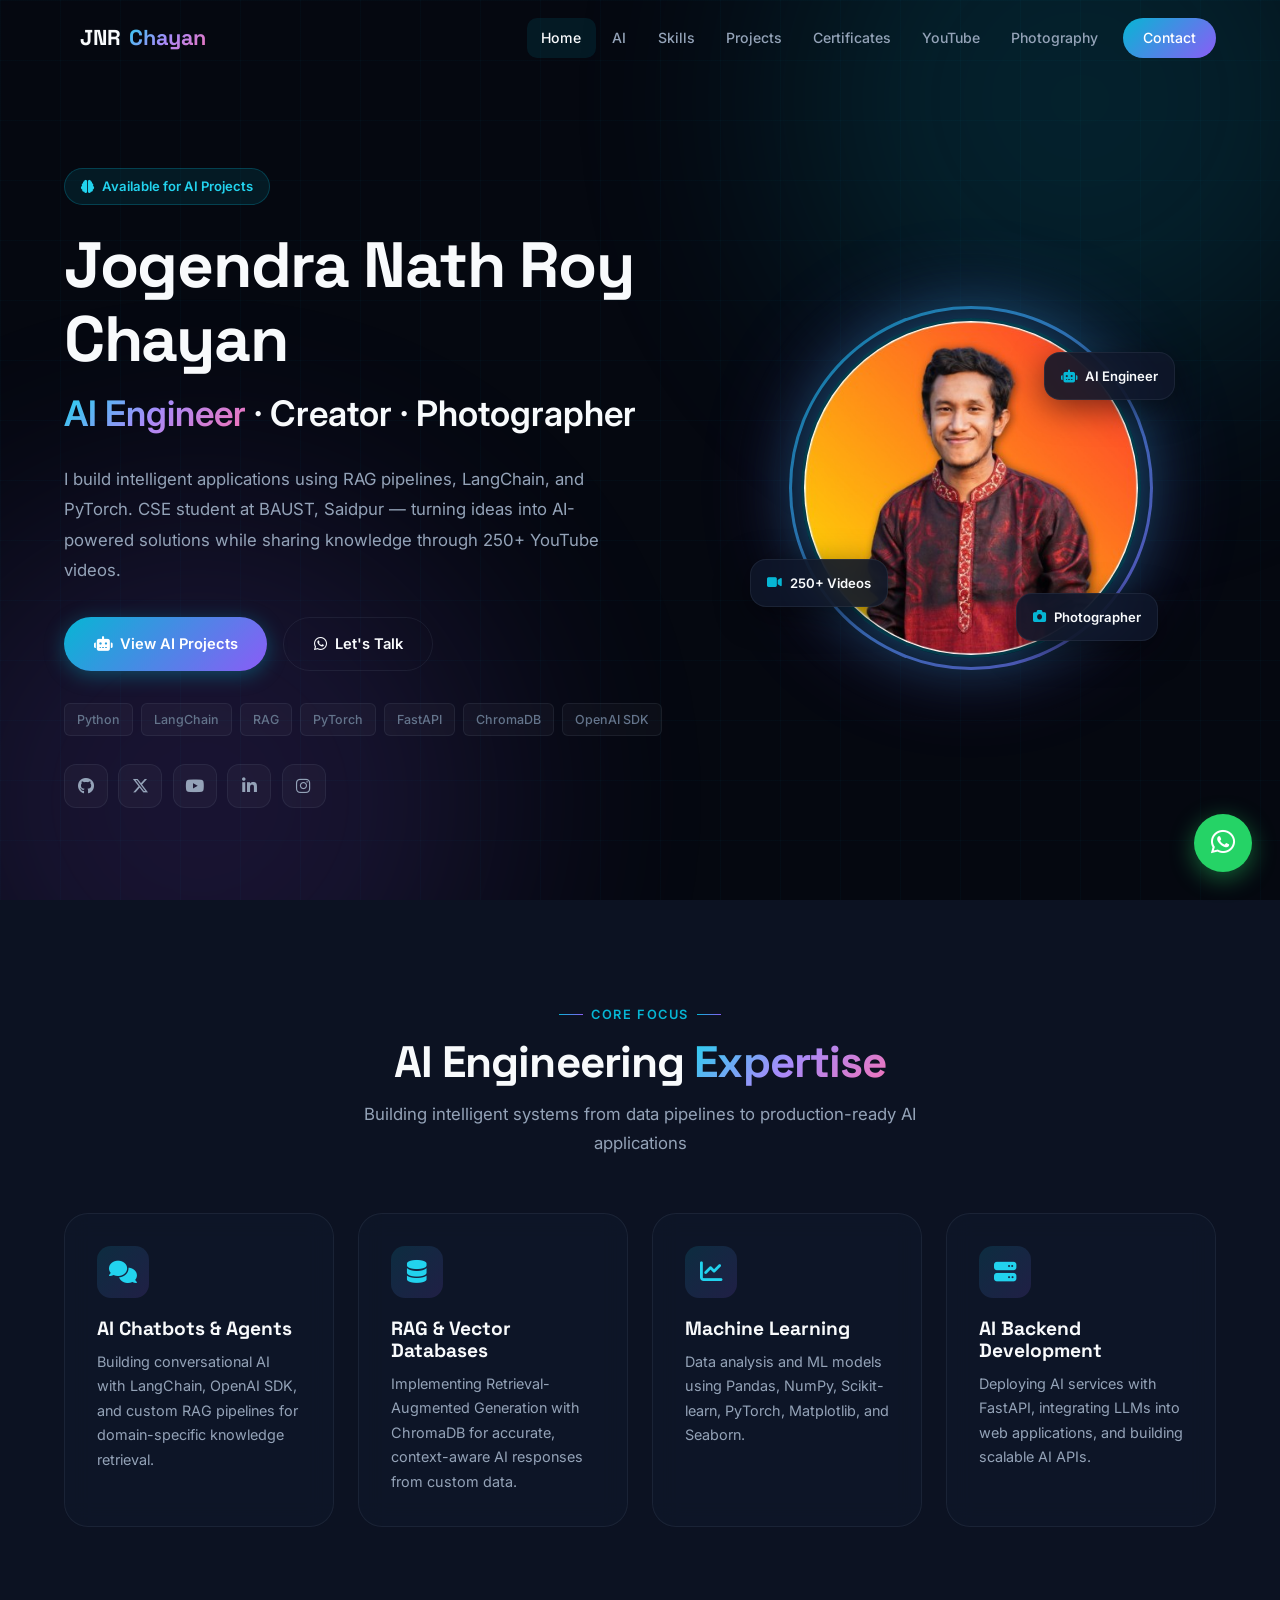
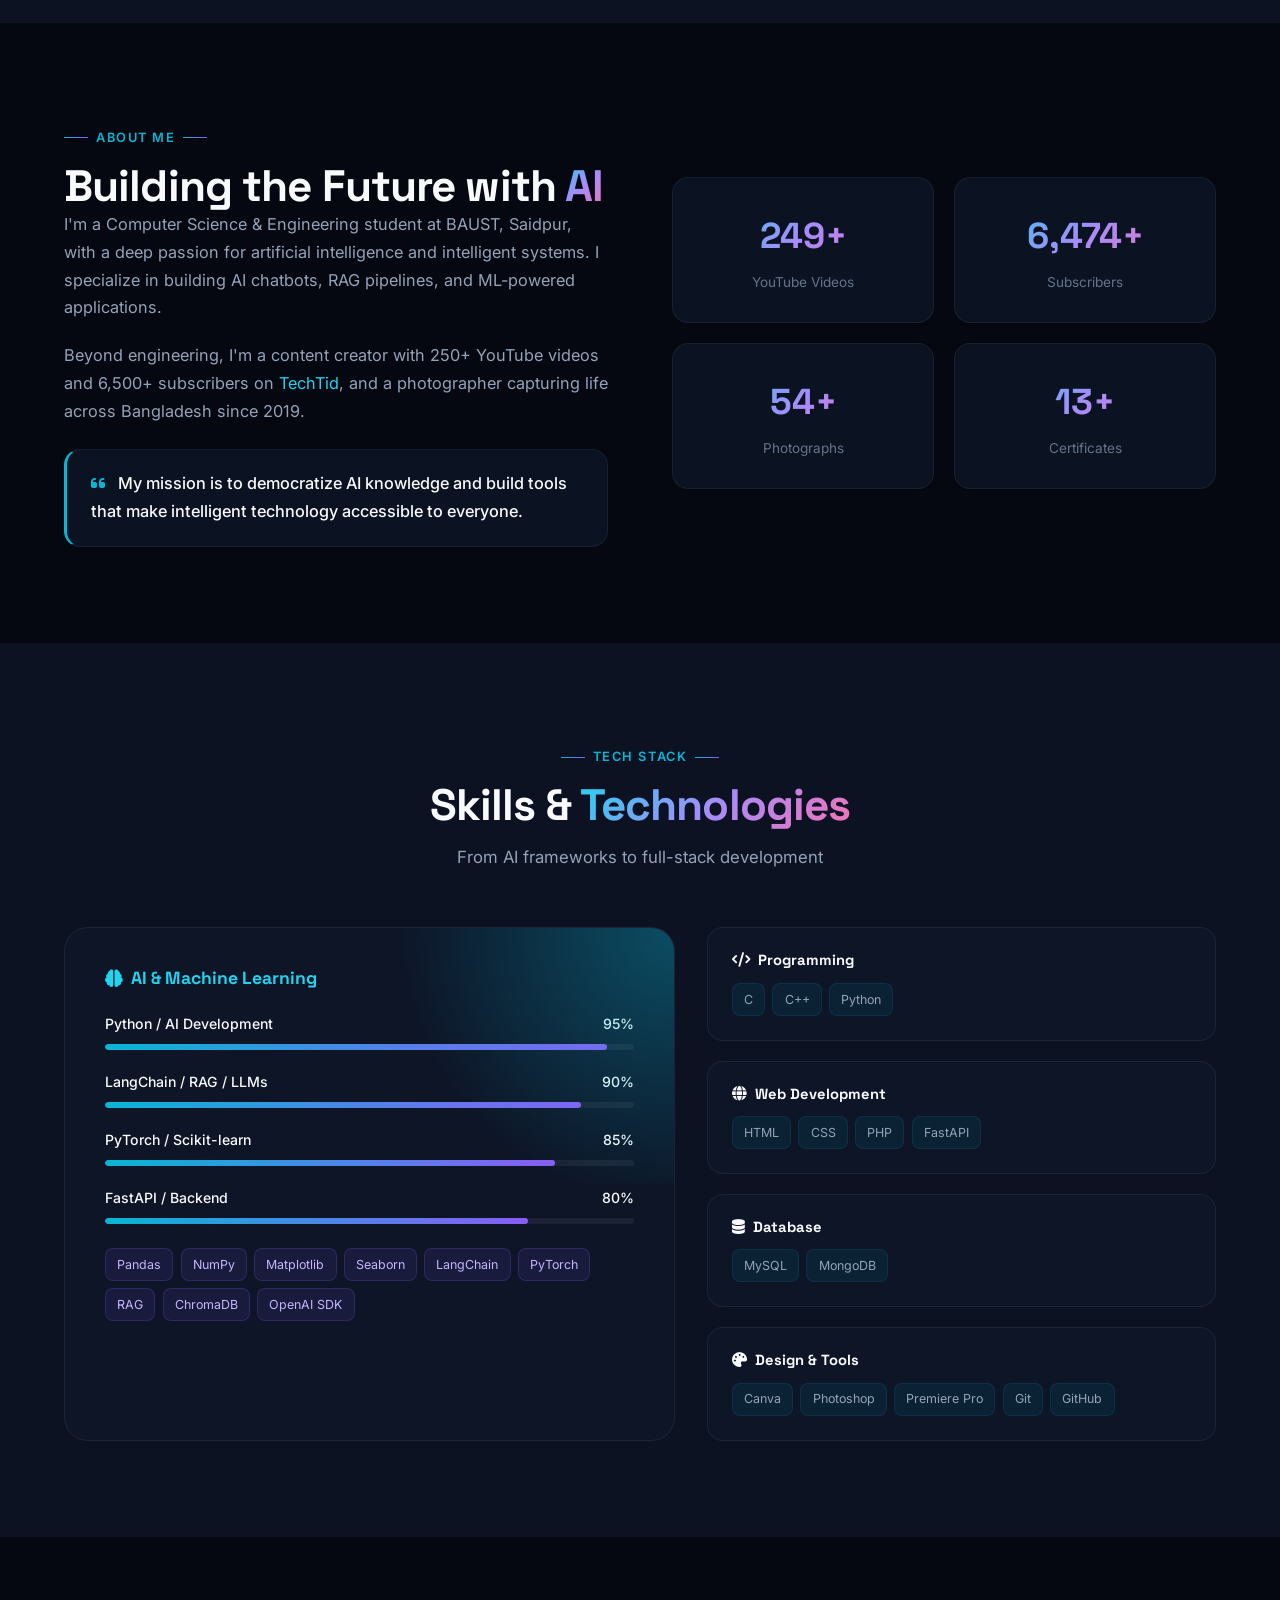
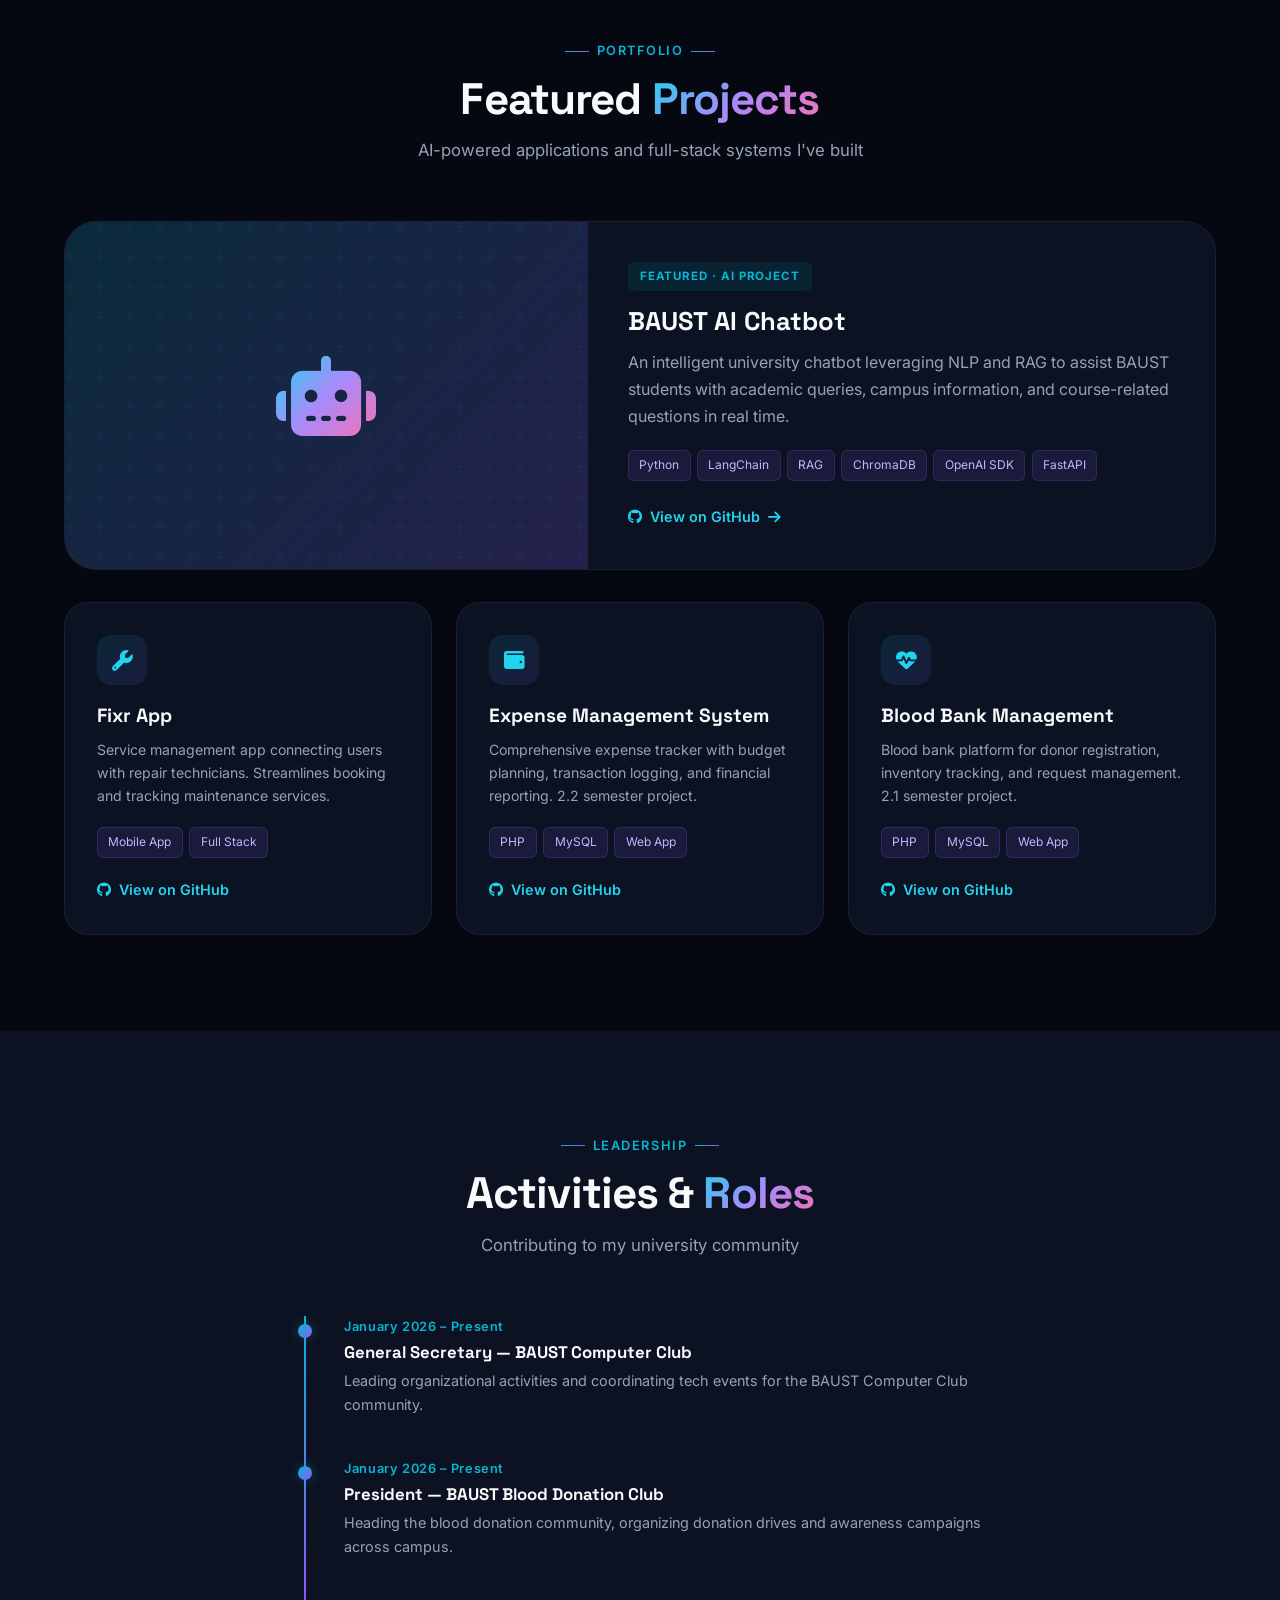
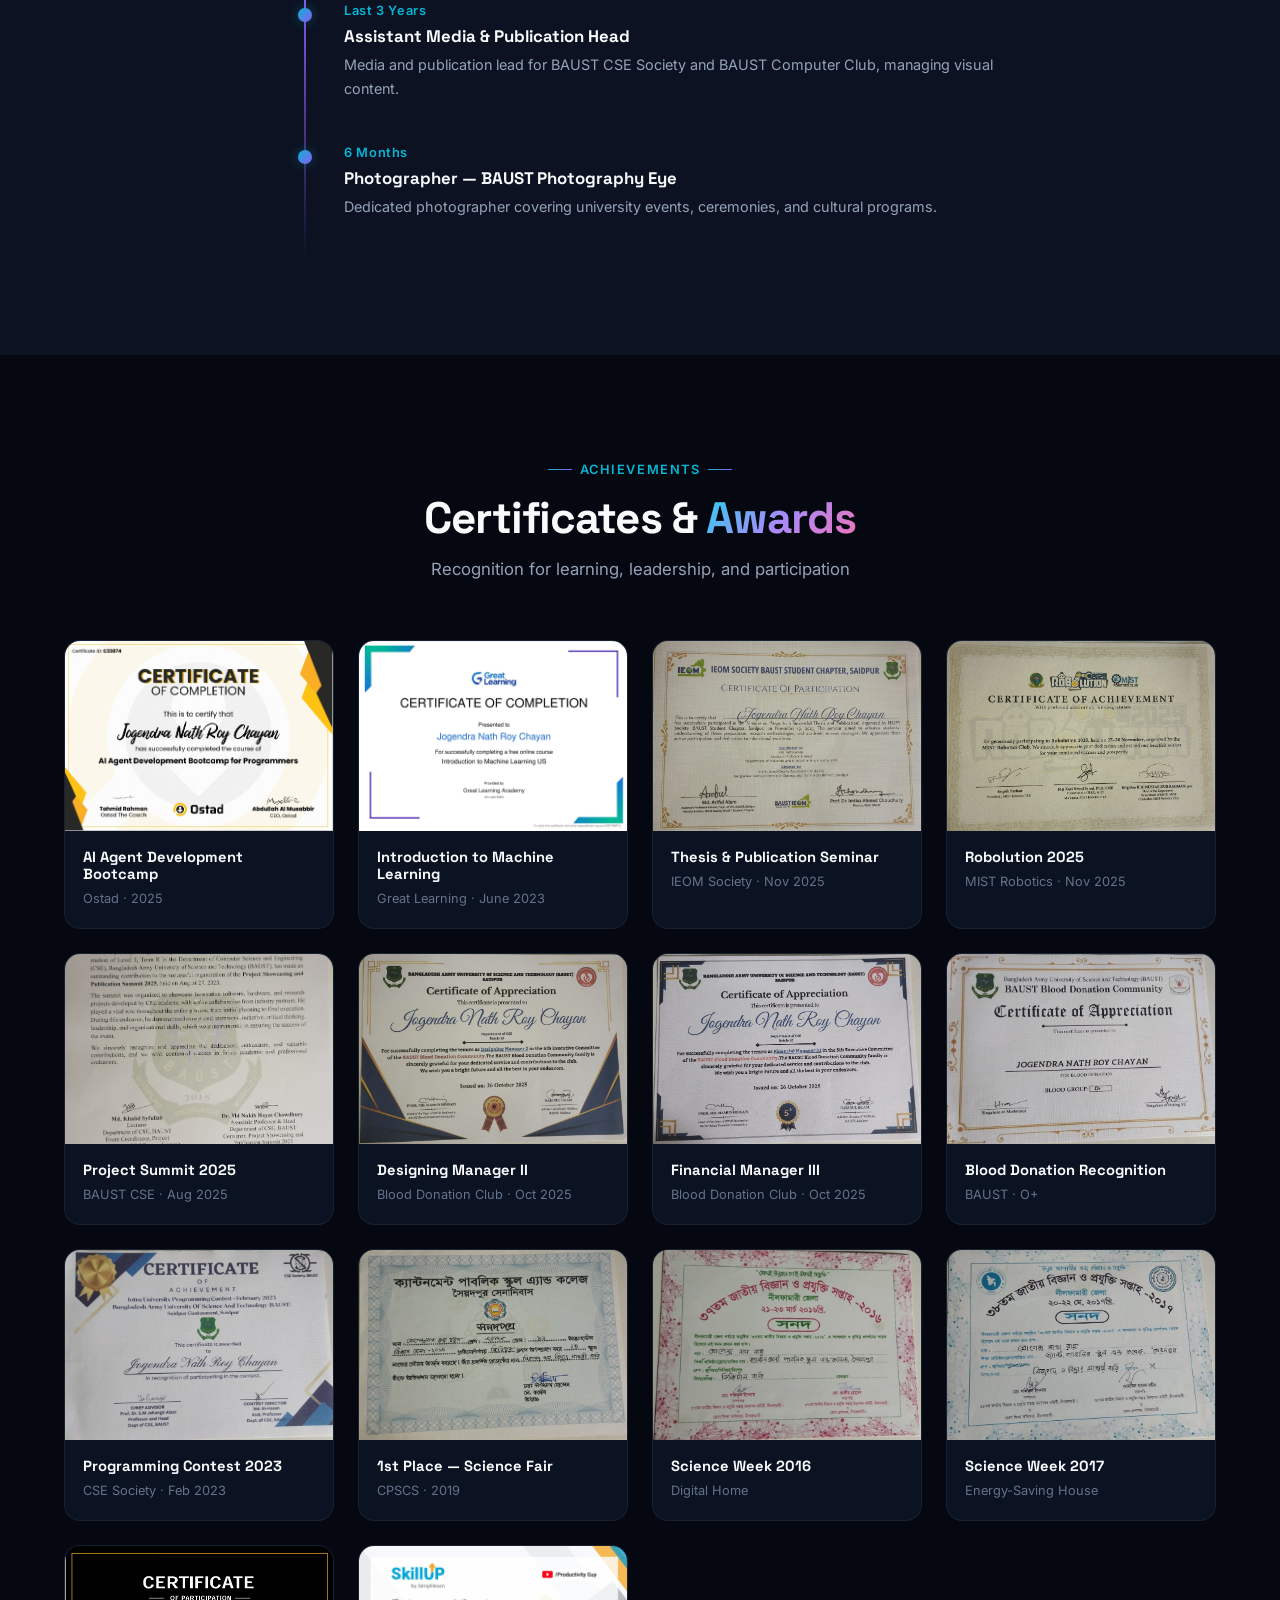
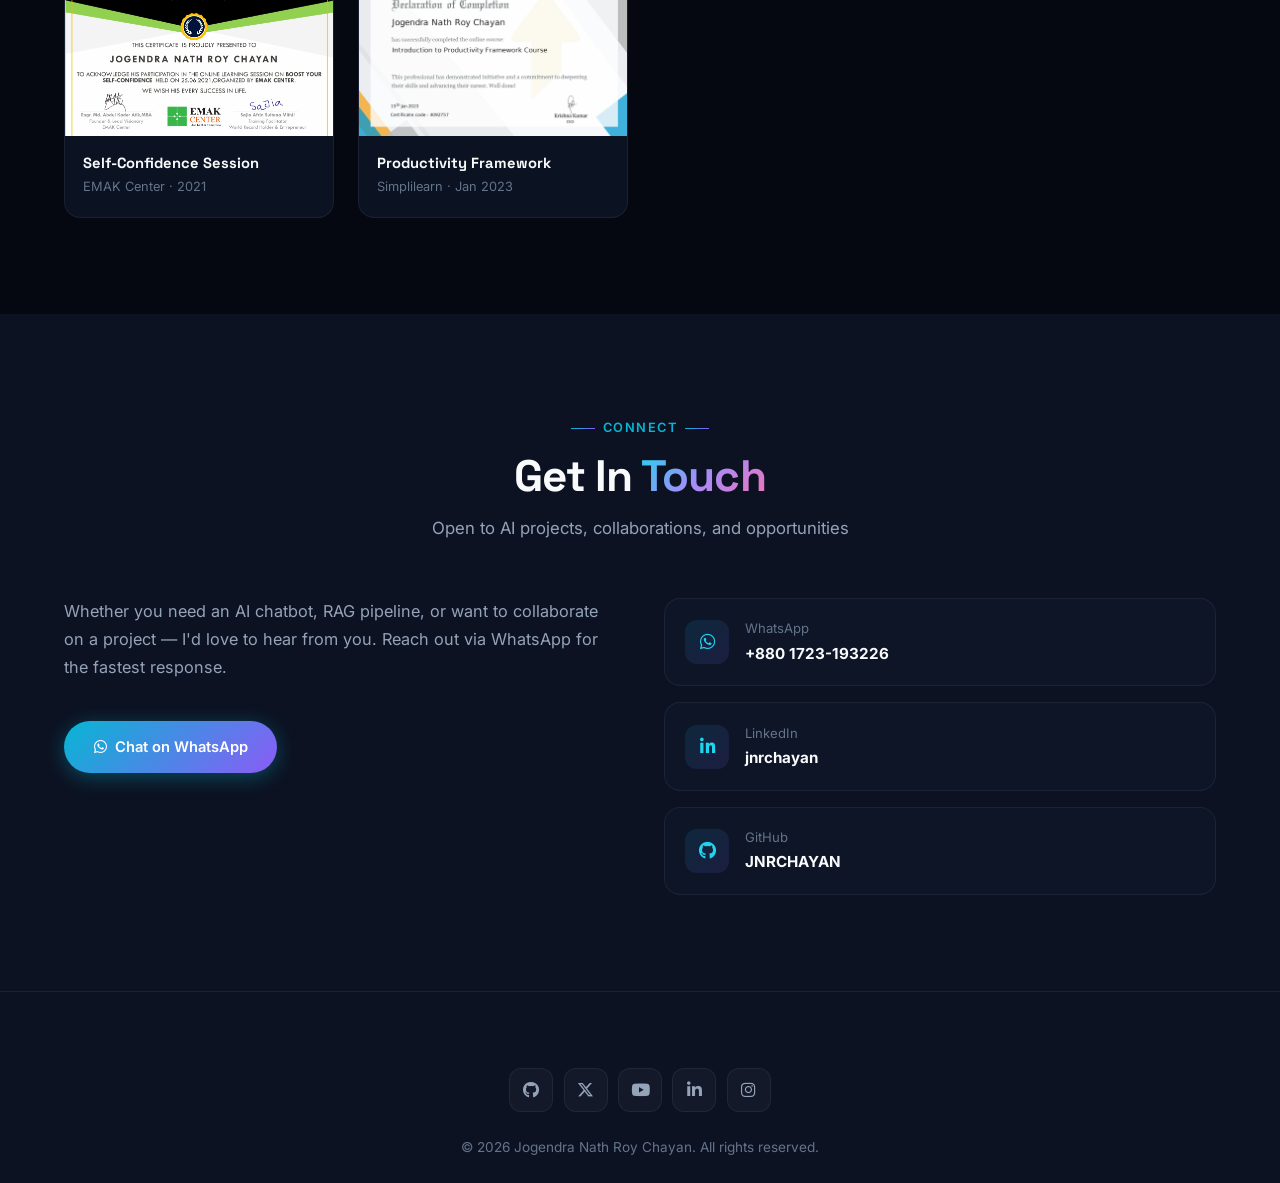
==== commit 08c9a7f7: "update" ====
--- a/index.html
+++ b/index.html
@@ -1,2007 +1,448 @@
 <!DOCTYPE html>
 <html lang="en">
 <head>
-    <meta charset="UTF-8">
-    <meta name="viewport" content="width=device-width, initial-scale=1.0">
-    <meta name="description" content="Chayan Roy - Award-winning photography portfolio. Capturing stories through light, emotion, and perspective. Professional photographer specializing in street, nature, landscape, urban, portrait, and travel photography.">
-    <meta name="keywords" content="photography, portfolio, Chayan Roy, street photography, nature photography, landscape, urban, portrait, travel, professional photographer">
-    <meta name="author" content="Chayan Roy">
-    <meta property="og:title" content="Chayan Roy Photography - Capturing Stories Through Light">
-    <meta property="og:description" content="Award-winning photography portfolio showcasing the art of visual storytelling through light, emotion, and perspective.">
-    <meta property="og:type" content="website">
-    <meta name="twitter:card" content="summary_large_image">
-    <meta name="twitter:title" content="Chayan Roy Photography Portfolio">
-    <meta name="twitter:description" content="Capturing Stories Through Light, Emotion, and Perspective">
-    <title>Chayan Roy | Photography Portfolio - Capturing Stories Through Light</title>
-
-    <!-- Google Fonts -->
-    <link rel="preconnect" href="https://fonts.googleapis.com">
-    <link rel="preconnect" href="https://fonts.gstatic.com" crossorigin>
-    <link href="https://fonts.googleapis.com/css2?family=Playfair+Display:ital,wght@0,400;0,500;0,600;0,700;0,800;0,900;1,400;1,500;1,600;1,700&family=Poppins:wght@300;400;500;600;700;800&display=swap" rel="stylesheet">
-
-    <!-- GSAP -->
-    <script src="https://cdnjs.cloudflare.com/ajax/libs/gsap/3.12.5/gsap.min.js">
-    </script>
-    <script src="https://cdnjs.cloudflare.com/ajax/libs/gsap/3.12.5/ScrollTrigger.min.js">
-    </script>
-
-    <style>
-        :root {
-            --bg-dark: #0F0F0F;
-            --bg-darker: #0A0A0A;
-            --bg-card: #1A1A1A;
-            --bg-card-hover: #222222;
-            --gold: #D4AF37;
-            --gold-light: #E8C95A;
-            --gold-dark: #B8962E;
-            --gold-glow: rgba(212, 175, 55, 0.3);
-            --white: #F5F5F5;
-            --white-soft: #E0E0E0;
-            --white-muted: #B0B0B0;
-            --text-primary: #F5F5F5;
-            --text-secondary: #C0C0C0;
-            --text-muted: #888888;
-            --glass-bg: rgba(255, 255, 255, 0.03);
-            --glass-border: rgba(255, 255, 255, 0.08);
-            --glass-bg-hover: rgba(255, 255, 255, 0.06);
-            --shadow-sm: 0 2px 8px rgba(0, 0, 0, 0.3);
-            --shadow-md: 0 8px 32px rgba(0, 0, 0, 0.4);
-            --shadow-lg: 0 20px 60px rgba(0, 0, 0, 0.5);
-            --shadow-gold: 0 4px 24px rgba(212, 175, 55, 0.2);
-            --radius-sm: 8px;
-            --radius-md: 16px;
-            --radius-lg: 24px;
-            --radius-xl: 32px;
-            --transition-fast: 0.2s cubic-bezier(0.4, 0, 0.2, 1);
-            --transition-smooth: 0.4s cubic-bezier(0.4, 0, 0.2, 1);
-            --transition-slow: 0.7s cubic-bezier(0.4, 0, 0.2, 1);
-            --font-display: 'Playfair Display', Georgia, 'Times New Roman', serif;
-            --font-body: 'Poppins', 'Segoe UI', system-ui, sans-serif;
-            --max-width: 1400px;
-            --nav-height: 80px;
-        }
-
-        *,
-        *::before,
-        *::after {
-            margin: 0;
-            padding: 0;
-            box-sizing: border-box;
-        }
-
-        html {
-            scroll-behavior: smooth;
-            scrollbar-width: thin;
-            scrollbar-color: var(--gold-dark) var(--bg-darker);
-            font-size: 16px;
-            -webkit-font-smoothing: antialiased;
-            -moz-osx-font-smoothing: grayscale;
-        }
-
-        ::-webkit-scrollbar {
-            width: 6px;
-        }
-        ::-webkit-scrollbar-track {
-            background: var(--bg-darker);
-        }
-        ::-webkit-scrollbar-thumb {
-            background: var(--gold-dark);
-            border-radius: 3px;
-        }
-
-        body {
-            font-family: var(--font-body);
-            background-color: var(--bg-dark);
-            color: var(--text-primary);
-            line-height: 1.6;
-            overflow-x: hidden;
-            cursor: none;
-            -webkit-tap-highlight-color: transparent;
-            position: relative;
-        }
-
-        /* Custom Cursor */
-        .cursor-dot {
-            position: fixed;
-            top: -10px;
-            left: -10px;
-            width: 10px;
-            height: 10px;
-            background: var(--gold);
-            border-radius: 50%;
-            pointer-events: none;
-            z-index: 99999;
-            transition: transform 0.1s ease-out;
-            mix-blend-mode: difference;
-            will-change: transform;
-        }
-        .cursor-ring {
-            position: fixed;
-            top: -22px;
-            left: -22px;
-            width: 44px;
-            height: 44px;
-            border: 1.5px solid var(--gold-light);
-            border-radius: 50%;
-            pointer-events: none;
-            z-index: 99998;
-            transition: all 0.15s ease-out;
-            will-change: transform, width, height;
-            opacity: 0.7;
-        }
-        .cursor-ring.hovering {
-            width: 70px;
-            height: 70px;
-            top: -35px;
-            left: -35px;
-            border-color: var(--gold);
-            opacity: 1;
-            background: rgba(212, 175, 55, 0.08);
-        }
-        @media (max-width: 768px) {
-            .cursor-dot,
-            .cursor-ring {
-                display: none;
-            }
-            body {
-                cursor: auto;
-            }
-        }
-
-        /* Scroll Progress Bar */
-        .scroll-progress {
-            position: fixed;
-            top: 0;
-            left: 0;
-            height: 3px;
-            background: linear-gradient(90deg, var(--gold-dark), var(--gold-light), var(--gold));
-            z-index: 100000;
-            width: 0%;
-            transition: width 0.1s linear;
-            box-shadow: 0 0 12px var(--gold-glow);
-        }
-
-        /* Navigation */
-        .navbar {
-            position: fixed;
-            top: 0;
-            left: 0;
-            width: 100%;
-            z-index: 10000;
-            padding: 16px 0;
-            transition: all var(--transition-smooth);
-            background: transparent;
-        }
-        .navbar.scrolled {
-            background: rgba(15, 15, 15, 0.75);
-            backdrop-filter: blur(24px);
-            -webkit-backdrop-filter: blur(24px);
-            border-bottom: 1px solid var(--glass-border);
-            padding: 10px 0;
-            box-shadow: var(--shadow-md);
-        }
-        .navbar-inner {
-            max-width: var(--max-width);
-            margin: 0 auto;
-            padding: 0 40px;
-            display: flex;
-            align-items: center;
-            justify-content: space-between;
-        }
-        .nav-logo {
-            font-family: var(--font-display);
-            font-size: 1.8rem;
-            font-weight: 700;
-            color: var(--white);
-            text-decoration: none;
-            letter-spacing: 1px;
-            position: relative;
-            z-index: 10001;
-        }
-        .nav-logo span {
-            color: var(--gold);
-        }
-        .nav-links {
-            display: flex;
-            list-style: none;
-            gap: 8px;
-            align-items: center;
-        }
-        .nav-links a {
-            color: var(--white-soft);
-            text-decoration: none;
-            font-family: var(--font-body);
-            font-size: 0.85rem;
-            font-weight: 500;
-            letter-spacing: 1.5px;
-            text-transform: uppercase;
-            padding: 10px 18px;
-            border-radius: 30px;
-            transition: all var(--transition-fast);
-            position: relative;
-            white-space: nowrap;
-        }
-        .nav-links a:hover,
-        .nav-links a.active {
-            color: var(--gold);
-            background: rgba(212, 175, 55, 0.08);
-        }
-        .nav-hamburger {
-            display: none;
-            flex-direction: column;
-            gap: 5px;
-            cursor: pointer;
-            z-index: 10001;
-            padding: 8px;
-            background: none;
-            border: none;
-        }
-        .nav-hamburger span {
-            display: block;
-            width: 28px;
-            height: 2px;
-            background: var(--white);
-            transition: all var(--transition-fast);
-            border-radius: 2px;
-        }
-        .nav-hamburger.active span:nth-child(1) {
-            transform: rotate(45deg) translate(5px, 5px);
-        }
-        .nav-hamburger.active span:nth-child(2) {
-            opacity: 0;
-        }
-        .nav-hamburger.active span:nth-child(3) {
-            transform: rotate(-45deg) translate(5px, -5px);
-        }
-
-        @media (max-width: 1024px) {
-            .nav-hamburger {
-                display: flex;
-            }
-            .nav-links {
-                position: fixed;
-                top: 0;
-                right: -100%;
-                width: 320px;
-                height: 100vh;
-                background: rgba(15, 15, 15, 0.95);
-                backdrop-filter: blur(30px);
-                -webkit-backdrop-filter: blur(30px);
-                flex-direction: column;
-                justify-content: center;
-                gap: 20px;
-                transition: right var(--transition-smooth);
-                border-left: 1px solid var(--glass-border);
-                padding: 60px 40px;
-            }
-            .nav-links.open {
-                right: 0;
-            }
-            .nav-links a {
-                font-size: 1rem;
-                padding: 14px 20px;
-            }
-            .navbar-inner {
-                padding: 0 24px;
-            }
-        }
-
-        /* Hero Section */
-        .hero {
-            position: relative;
-            width: 100%;
-            height: 100vh;
-            min-height: 700px;
-            overflow: hidden;
-            display: flex;
-            align-items: center;
-            justify-content: center;
-        }
-        .hero-slider {
-            position: absolute;
-            inset: 0;
-            z-index: 0;
-        }
-        .hero-slide {
-            position: absolute;
-            inset: 0;
-            background-size: cover;
-            background-position: center;
-            opacity: 0;
-            transition: opacity 1.5s cubic-bezier(0.4, 0, 0.2, 1);
-            will-change: opacity, transform;
-        }
-        .hero-slide.active {
-            opacity: 1;
-            animation: kenBurns 8s ease-in-out forwards;
-        }
-        @keyframes kenBurns {
-            0% {
-                transform: scale(1);
-            }
-            100% {
-                transform: scale(1.08);
-            }
-        }
-        .hero-overlay {
-            position: absolute;
-            inset: 0;
-            background: linear-gradient(180deg,
-                    rgba(15, 15, 15, 0.55) 0%,
-                    rgba(15, 15, 15, 0.4) 40%,
-                    rgba(15, 15, 15, 0.7) 80%,
-                    rgba(15, 15, 15, 0.95) 100%);
-            z-index: 1;
-        }
-        .hero-content {
-            position: relative;
-            z-index: 2;
-            text-align: center;
-            padding: 0 24px;
-            max-width: 900px;
-        }
-        .hero-subtitle-top {
-            font-family: var(--font-body);
-            font-size: 0.8rem;
-            letter-spacing: 6px;
-            text-transform: uppercase;
-            color: var(--gold);
-            margin-bottom: 20px;
-            opacity: 0;
-            transform: translateY(20px);
-            animation: fadeInUp 0.8s 0.3s forwards;
-        }
-        .hero-title {
-            font-family: var(--font-display);
-            font-size: clamp(3rem, 7vw, 7rem);
-            font-weight: 700;
-            color: var(--white);
-            line-height: 1.05;
-            margin-bottom: 8px;
-            opacity: 0;
-            transform: translateY(30px);
-            animation: fadeInUp 0.8s 0.5s forwards;
-            letter-spacing: -1px;
-        }
-        .hero-title .gold {
-            color: var(--gold);
-        }
-        .hero-tagline {
-            font-family: var(--font-display);
-            font-size: clamp(1.2rem, 2.5vw, 2rem);
-            font-style: italic;
-            color: var(--white-muted);
-            margin-bottom: 12px;
-            opacity: 0;
-            transform: translateY(20px);
-            animation: fadeInUp 0.8s 0.7s forwards;
-            font-weight: 400;
-        }
-        .hero-desc {
-            font-family: var(--font-body);
-            font-size: 1rem;
-            color: var(--text-muted);
-            max-width: 600px;
-            margin: 0 auto 36px;
-            opacity: 0;
-            transform: translateY(20px);
-            animation: fadeInUp 0.8s 0.9s forwards;
-            line-height: 1.7;
-        }
-        .hero-buttons {
-            display: flex;
-            gap: 16px;
-            justify-content: center;
-            flex-wrap: wrap;
-            opacity: 0;
-            transform: translateY(20px);
-            animation: fadeInUp 0.8s 1.1s forwards;
-        }
-        .btn {
-            display: inline-block;
-            padding: 15px 36px;
-            border-radius: 50px;
-            font-family: var(--font-body);
-            font-size: 0.85rem;
-            font-weight: 600;
-            letter-spacing: 1.5px;
-            text-transform: uppercase;
-            text-decoration: none;
-            cursor: pointer;
-            transition: all var(--transition-smooth);
-            border: none;
-            position: relative;
-            overflow: hidden;
-            z-index: 1;
-        }
-        .btn-primary {
-            background: var(--gold);
-            color: var(--bg-darker);
-            box-shadow: var(--shadow-gold);
-        }
-        .btn-primary:hover {
-            background: var(--gold-light);
-            transform: translateY(-3px);
-            box-shadow: 0 8px 32px rgba(212, 175, 55, 0.4);
-        }
-        .btn-outline {
-            background: transparent;
-            color: var(--white);
-            border: 1.5px solid rgba(255, 255, 255, 0.3);
-        }
-        .btn-outline:hover {
-            border-color: var(--gold);
-            color: var(--gold);
-            background: rgba(212, 175, 55, 0.06);
-            transform: translateY(-3px);
-        }
-        .scroll-indicator {
-            position: absolute;
-            bottom: 40px;
-            left: 50%;
-            transform: translateX(-50%);
-            z-index: 3;
-            display: flex;
-            flex-direction: column;
-            align-items: center;
-            gap: 8px;
-            opacity: 0;
-            animation: fadeInUp 0.8s 1.4s forwards;
-        }
-        .scroll-indicator span {
-            font-size: 0.7rem;
-            letter-spacing: 3px;
-            text-transform: uppercase;
-            color: var(--text-muted);
-        }
-        .scroll-line {
-            width: 1px;
-            height: 40px;
-            background: linear-gradient(180deg, var(--gold), transparent);
-            animation: scrollPulse 2s ease-in-out infinite;
-        }
-        @keyframes scrollPulse {
-            0%,
-            100% {
-                opacity: 0.4;
-                transform: scaleY(1);
-            }
-            50% {
-                opacity: 1;
-                transform: scaleY(1.5);
-            }
-        }
-        @keyframes fadeInUp {
-            to {
-                opacity: 1;
-                transform: translateY(0);
-            }
-        }
-
-        /* Floating Particles */
-        .particles-container {
-            position: absolute;
-            inset: 0;
-            z-index: 1;
-            pointer-events: none;
-        }
-        .particle {
-            position: absolute;
-            width: 2px;
-            height: 2px;
-            background: var(--gold);
-            border-radius: 50%;
-            animation: floatUp 6s ease-in infinite;
-            opacity: 0;
-        }
-        @keyframes floatUp {
-            0% {
-                opacity: 0;
-                transform: translateY(100vh) scale(0);
-            }
-            20% {
-                opacity: 0.8;
-            }
-            80% {
-                opacity: 0.3;
-            }
-            100% {
-                opacity: 0;
-                transform: translateY(-10vh) scale(1.5);
-            }
-        }
-
-        /* Section Styles */
-        .section {
-            padding: 100px 40px;
-            position: relative;
-        }
-        .section-inner {
-            max-width: var(--max-width);
-            margin: 0 auto;
-        }
-        .section-label {
-            font-family: var(--font-body);
-            font-size: 0.75rem;
-            letter-spacing: 5px;
-            text-transform: uppercase;
-            color: var(--gold);
-            margin-bottom: 16px;
-            display: block;
-        }
-        .section-title {
-            font-family: var(--font-display);
-            font-size: clamp(2.2rem, 4.5vw, 4rem);
-            font-weight: 700;
-            color: var(--white);
-            margin-bottom: 20px;
-            line-height: 1.15;
-            letter-spacing: -0.5px;
-        }
-        .section-desc {
-            font-family: var(--font-body);
-            font-size: 1.05rem;
-            color: var(--text-muted);
-            max-width: 650px;
-            line-height: 1.7;
-        }
-        @media (max-width: 768px) {
-            .section {
-                padding: 60px 20px;
-            }
-            .hero-buttons {
-                flex-direction: column;
-                align-items: center;
-            }
-            .btn {
-                width: 100%;
-                text-align: center;
-                max-width: 280px;
-            }
-        }
-
-        /* About Section */
-        .about-grid {
-            display: grid;
-            grid-template-columns: 1fr 1fr;
-            gap: 60px;
-            align-items: center;
-        }
-        .about-image-wrapper {
-            position: relative;
-            border-radius: var(--radius-lg);
-            overflow: hidden;
-            aspect-ratio: 3/4;
-            max-height: 550px;
-        }
-        .about-image-wrapper img {
-            width: 100%;
-            height: 100%;
-            object-fit: cover;
-            transition: transform var(--transition-slow);
-        }
-        .about-image-wrapper:hover img {
-            transform: scale(1.04);
-        }
-        .about-image-frame {
-            position: absolute;
-            inset: 16px;
-            border: 1px solid rgba(212, 175, 55, 0.35);
-            border-radius: var(--radius-md);
-            pointer-events: none;
-            z-index: 2;
-        }
-        .about-stats {
-            display: grid;
-            grid-template-columns: repeat(3, 1fr);
-            gap: 24px;
-            margin-top: 40px;
-        }
-        .stat-item {
-            text-align: center;
-            padding: 24px 16px;
-            background: var(--glass-bg);
-            border: 1px solid var(--glass-border);
-            border-radius: var(--radius-md);
-            transition: all var(--transition-smooth);
-        }
-        .stat-item:hover {
-            background: var(--glass-bg-hover);
-            border-color: rgba(212, 175, 55, 0.3);
-            transform: translateY(-4px);
-            box-shadow: var(--shadow-gold);
-        }
-        .stat-number {
-            font-family: var(--font-display);
-            font-size: 2.8rem;
-            font-weight: 700;
-            color: var(--gold);
-            display: block;
-            line-height: 1;
-        }
-        .stat-label {
-            font-size: 0.8rem;
-            color: var(--text-muted);
-            letter-spacing: 1px;
-            text-transform: uppercase;
-            margin-top: 8px;
-            display: block;
-        }
-        @media (max-width: 900px) {
-            .about-grid {
-                grid-template-columns: 1fr;
-                gap: 40px;
-            }
-            .about-image-wrapper {
-                max-height: 400px;
-                aspect-ratio: 4/5;
-            }
-            .about-stats {
-                grid-template-columns: repeat(3, 1fr);
-                gap: 12px;
-            }
-            .stat-number {
-                font-size: 2rem;
-            }
-        }
-
-        /* Portfolio Gallery - Magazine Layout */
-        .gallery-magazine {
-            display: grid;
-            grid-template-columns: 1.5fr 1fr;
-            grid-template-rows: auto auto;
-            gap: 20px;
-        }
-        .gallery-magazine .gallery-item:first-child {
-            grid-row: 1 / 3;
-        }
-        .gallery-item {
-            position: relative;
-            border-radius: var(--radius-md);
-            overflow: hidden;
-            cursor: pointer;
-            aspect-ratio: 4/3;
-            group: true;
-            background: var(--bg-card);
-        }
-        .gallery-item.tall {
-            aspect-ratio: 3/4;
-        }
-        .gallery-item.wide {
-            aspect-ratio: 16/9;
-        }
-        .gallery-item img {
-            width: 100%;
-            height: 100%;
-            object-fit: cover;
-            transition: transform 0.7s cubic-bezier(0.4, 0, 0.2, 1);
-        }
-        .gallery-item:hover img {
-            transform: scale(1.06);
-        }
-        .gallery-overlay {
-            position: absolute;
-            inset: 0;
-            background: linear-gradient(180deg,
-                    transparent 40%,
-                    rgba(15, 15, 15, 0.5) 70%,
-                    rgba(15, 15, 15, 0.9) 100%);
-            z-index: 2;
-            display: flex;
-            flex-direction: column;
-            justify-content: flex-end;
-            padding: 28px;
-            opacity: 0;
-            transition: opacity var(--transition-smooth);
-        }
-        .gallery-item:hover .gallery-overlay {
-            opacity: 1;
-        }
-        .gallery-category {
-            font-size: 0.7rem;
-            letter-spacing: 3px;
-            text-transform: uppercase;
-            color: var(--gold);
-            margin-bottom: 6px;
-        }
-        .gallery-title {
-            font-family: var(--font-display);
-            font-size: 1.4rem;
-            font-weight: 600;
-            color: var(--white);
-            margin-bottom: 4px;
-        }
-        .gallery-desc {
-            font-size: 0.85rem;
-            color: var(--white-muted);
-            line-height: 1.4;
-        }
-        @media (max-width: 768px) {
-            .gallery-magazine {
-                grid-template-columns: 1fr;
-                gap: 12px;
-            }
-            .gallery-magazine .gallery-item:first-child {
-                grid-row: auto;
-                aspect-ratio: 4/3;
-            }
-        }
-
-        /* Masonry Gallery */
-        .gallery-masonry {
-            columns: 3;
-            column-gap: 20px;
-        }
-        .gallery-masonry .gallery-item {
-            break-inside: avoid;
-            margin-bottom: 20px;
-            aspect-ratio: auto;
-            display: block;
-        }
-        .gallery-masonry .gallery-item img {
-            width: 100%;
-            height: auto;
-            display: block;
-            border-radius: var(--radius-md);
-        }
-        @media (max-width: 900px) {
-            .gallery-masonry {
-                columns: 2;
-                column-gap: 12px;
-            }
-            .gallery-masonry .gallery-item {
-                margin-bottom: 12px;
-            }
-        }
-        @media (max-width: 500px) {
-            .gallery-masonry {
-                columns: 1;
-            }
-        }
-
-        /* Collage Layout */
-        .gallery-collage {
-            display: grid;
-            grid-template-columns: 1fr 0.8fr 0.7fr;
-            grid-template-rows: 250px 200px 280px;
-            gap: 16px;
-        }
-        .gallery-collage .gallery-item:nth-child(1) {
-            grid-column: 1;
-            grid-row: 1 / 3;
-            aspect-ratio: auto;
-            height: 100%;
-        }
-        .gallery-collage .gallery-item:nth-child(2) {
-            grid-column: 2;
-            grid-row: 1;
-            aspect-ratio: auto;
-            height: 100%;
-        }
-        .gallery-collage .gallery-item:nth-child(3) {
-            grid-column: 3;
-            grid-row: 1 / 3;
-            aspect-ratio: auto;
-            height: 100%;
-        }
-        .gallery-collage .gallery-item:nth-child(4) {
-            grid-column: 1 / 3;
-            grid-row: 3;
-            aspect-ratio: auto;
-            height: 100%;
-        }
-        .gallery-collage .gallery-item:nth-child(5) {
-            grid-column: 3;
-            grid-row: 3;
-            aspect-ratio: auto;
-            height: 100%;
-        }
-        @media (max-width: 768px) {
-            .gallery-collage {
-                grid-template-columns: 1fr 1fr;
-                grid-template-rows: 200px 180px 200px 180px;
-                gap: 10px;
-            }
-            .gallery-collage .gallery-item:nth-child(1) {
-                grid-column: 1;
-                grid-row: 1 / 3;
-            }
-            .gallery-collage .gallery-item:nth-child(2) {
-                grid-column: 2;
-                grid-row: 1;
-            }
-            .gallery-collage .gallery-item:nth-child(3) {
-                grid-column: 2;
-                grid-row: 2;
-            }
-            .gallery-collage .gallery-item:nth-child(4) {
-                grid-column: 1 / 3;
-                grid-row: 3;
-            }
-            .gallery-collage .gallery-item:nth-child(5) {
-                grid-column: 1 / 3;
-                grid-row: 4;
-            }
-        }
-
-        /* Full Width Showcase */
-        .showcase-item {
-            position: relative;
-            width: 100%;
-            height: 70vh;
-            min-height: 500px;
-            overflow: hidden;
-            margin-bottom: 8px;
-            border-radius: var(--radius-lg);
-        }
-        .showcase-item img {
-            width: 100%;
-            height: 100%;
-            object-fit: cover;
-            transition: transform 0.8s cubic-bezier(0.4, 0, 0.2, 1);
-        }
-        .showcase-item:hover img {
-            transform: scale(1.03);
-        }
-        .showcase-content {
-            position: absolute;
-            bottom: 0;
-            left: 0;
-            right: 0;
-            padding: 60px 48px;
-            background: linear-gradient(transparent, rgba(15, 15, 15, 0.9));
-            z-index: 2;
-        }
-        @media (max-width: 768px) {
-            .showcase-item {
-                height: 50vh;
-                min-height: 350px;
-            }
-            .showcase-content {
-                padding: 30px 20px;
-            }
-        }
-
-        /* Featured Projects */
-        .projects-grid {
-            display: grid;
-            grid-template-columns: repeat(auto-fit, minmax(380px, 1fr));
-            gap: 28px;
-        }
-        .project-card {
-            background: var(--bg-card);
-            border-radius: var(--radius-lg);
-            overflow: hidden;
-            border: 1px solid var(--glass-border);
-            transition: all var(--transition-smooth);
-            cursor: pointer;
-        }
-        .project-card:hover {
-            transform: translateY(-8px);
-            box-shadow: var(--shadow-lg);
-            border-color: rgba(212, 175, 55, 0.25);
-            background: var(--bg-card-hover);
-        }
-        .project-card-image {
-            width: 100%;
-            aspect-ratio: 16/10;
-            overflow: hidden;
-            position: relative;
-        }
-        .project-card-image img {
-            width: 100%;
-            height: 100%;
-            object-fit: cover;
-            transition: transform var(--transition-slow);
-        }
-        .project-card:hover .project-card-image img {
-            transform: scale(1.05);
-        }
-        .project-card-body {
-            padding: 24px;
-        }
-        .project-card-category {
-            font-size: 0.7rem;
-            letter-spacing: 3px;
-            text-transform: uppercase;
-            color: var(--gold);
-            margin-bottom: 8px;
-        }
-        .project-card-title {
-            font-family: var(--font-display);
-            font-size: 1.5rem;
-            font-weight: 600;
-            color: var(--white);
-            margin-bottom: 8px;
-        }
-        .project-card-desc {
-            font-size: 0.9rem;
-            color: var(--text-muted);
-            line-height: 1.6;
-            margin-bottom: 16px;
-        }
-        .project-card-meta {
-            display: flex;
-            gap: 16px;
-            font-size: 0.75rem;
-            color: var(--text-muted);
-            letter-spacing: 1px;
-            flex-wrap: wrap;
-        }
-        .project-card-meta span {
-            display: flex;
-            align-items: center;
-            gap: 6px;
-        }
-        .project-card-btn {
-            display: inline-block;
-            margin-top: 16px;
-            padding: 10px 24px;
-            border: 1px solid rgba(212, 175, 55, 0.4);
-            border-radius: 30px;
-            color: var(--gold);
-            font-size: 0.8rem;
-            letter-spacing: 1.5px;
-            text-transform: uppercase;
-            text-decoration: none;
-            transition: all var(--transition-fast);
-            font-weight: 500;
-        }
-        .project-card-btn:hover {
-            background: var(--gold);
-            color: var(--bg-darker);
-            border-color: var(--gold);
-        }
-        @media (max-width: 500px) {
-            .projects-grid {
-                grid-template-columns: 1fr;
-            }
-        }
-
-        /* Categories */
-        .categories-grid {
-            display: grid;
-            grid-template-columns: repeat(3, 1fr);
-            gap: 20px;
-        }
-        .category-card {
-            position: relative;
-            border-radius: var(--radius-lg);
-            overflow: hidden;
-            aspect-ratio: 1/1;
-            cursor: pointer;
-            background: var(--bg-card);
-            border: 1px solid var(--glass-border);
-        }
-        .category-card img {
-            width: 100%;
-            height: 100%;
-            object-fit: cover;
-            transition: transform var(--transition-slow);
-        }
-        .category-card:hover img {
-            transform: scale(1.08);
-        }
-        .category-card-overlay {
-            position: absolute;
-            inset: 0;
-            background: linear-gradient(180deg,
-                    rgba(15, 15, 15, 0.2) 0%,
-                    rgba(15, 15, 15, 0.7) 100%);
-            display: flex;
-            flex-direction: column;
-            justify-content: flex-end;
-            padding: 28px;
-            z-index: 2;
-        }
-        .category-card-title {
-            font-family: var(--font-display);
-            font-size: 1.6rem;
-            font-weight: 600;
-            color: var(--white);
-            margin-bottom: 4px;
-        }
-        .category-card-count {
-            font-size: 0.8rem;
-            color: var(--gold);
-            letter-spacing: 2px;
-        }
-        @media (max-width: 768px) {
-            .categories-grid {
-                grid-template-columns: repeat(2, 1fr);
-                gap: 12px;
-            }
-        }
-        @media (max-width: 450px) {
-            .categories-grid {
-                grid-template-columns: 1fr;
-            }
-            .category-card {
-                aspect-ratio: 3/2;
-            }
-        }
-
-        /* Contact */
-        .contact-grid {
-            display: grid;
-            grid-template-columns: 1fr 1fr;
-            gap: 50px;
-        }
-        .contact-form input,
-        .contact-form textarea {
-            width: 100%;
-            padding: 16px 20px;
-            margin-bottom: 16px;
-            background: var(--glass-bg);
-            border: 1px solid var(--glass-border);
-            border-radius: var(--radius-sm);
-            color: var(--white);
-            font-family: var(--font-body);
-            font-size: 0.95rem;
-            transition: all var(--transition-fast);
-            outline: none;
-            resize: vertical;
-        }
-        .contact-form input:focus,
-        .contact-form textarea:focus {
-            border-color: var(--gold);
-            box-shadow: 0 0 0 3px rgba(212, 175, 55, 0.1);
-            background: rgba(255, 255, 255, 0.05);
-        }
-        .contact-form textarea {
-            min-height: 140px;
-        }
-        .contact-form button {
-            width: 100%;
-            padding: 16px;
-            background: var(--gold);
-            color: var(--bg-darker);
-            border: none;
-            border-radius: 50px;
-            font-family: var(--font-body);
-            font-weight: 600;
-            letter-spacing: 2px;
-            text-transform: uppercase;
-            cursor: pointer;
-            font-size: 0.9rem;
-            transition: all var(--transition-smooth);
-        }
-        .contact-form button:hover {
-            background: var(--gold-light);
-            box-shadow: var(--shadow-gold);
-            transform: translateY(-2px);
-        }
-        .contact-info {
-            display: flex;
-            flex-direction: column;
-            justify-content: center;
-            gap: 24px;
-        }
-        .contact-quote {
-            font-family: var(--font-display);
-            font-size: 1.8rem;
-            font-style: italic;
-            color: var(--white);
-            line-height: 1.4;
-            opacity: 0.9;
-        }
-        .social-links {
-            display: flex;
-            gap: 16px;
-            flex-wrap: wrap;
-        }
-        .social-link {
-            width: 50px;
-            height: 50px;
-            border-radius: 50%;
-            background: var(--glass-bg);
-            border: 1px solid var(--glass-border);
-            display: flex;
-            align-items: center;
-            justify-content: center;
-            color: var(--white);
-            text-decoration: none;
-            transition: all var(--transition-smooth);
-            font-size: 1.2rem;
-        }
-        .social-link:hover {
-            background: var(--gold);
-            color: var(--bg-darker);
-            border-color: var(--gold);
-            transform: translateY(-4px);
-            box-shadow: var(--shadow-gold);
-        }
-        @media (max-width: 768px) {
-            .contact-grid {
-                grid-template-columns: 1fr;
-                gap: 40px;
-            }
-            .contact-quote {
-                font-size: 1.4rem;
-            }
-        }
-
-        /* Footer */
-        .footer {
-            padding: 50px 40px 30px;
-            border-top: 1px solid var(--glass-border);
-            text-align: center;
-            background: var(--bg-darker);
-        }
-        .footer-logo {
-            font-family: var(--font-display);
-            font-size: 2rem;
-            font-weight: 700;
-            color: var(--white);
-            margin-bottom: 16px;
-            display: inline-block;
-        }
-        .footer-logo span {
-            color: var(--gold);
-        }
-        .footer-social {
-            display: flex;
-            gap: 20px;
-            justify-content: center;
-            margin-bottom: 20px;
-        }
-        .footer-social a {
-            color: var(--text-muted);
-            text-decoration: none;
-            font-size: 0.85rem;
-            letter-spacing: 1px;
-            transition: color var(--transition-fast);
-        }
-        .footer-social a:hover {
-            color: var(--gold);
-        }
-        .footer-quote {
-            font-family: var(--font-display);
-            font-style: italic;
-            color: var(--text-muted);
-            font-size: 1rem;
-            margin-bottom: 16px;
-        }
-        .footer-copy {
-            font-size: 0.75rem;
-            color: var(--text-muted);
-            letter-spacing: 1px;
-        }
-
-        /* Lightbox */
-        .lightbox {
-            position: fixed;
-            inset: 0;
-            background: rgba(10, 10, 10, 0.95);
-            z-index: 100000;
-            display: flex;
-            align-items: center;
-            justify-content: center;
-            opacity: 0;
-            pointer-events: none;
-            transition: opacity var(--transition-smooth);
-            padding: 40px;
-        }
-        .lightbox.open {
-            opacity: 1;
-            pointer-events: all;
-        }
-        .lightbox-content {
-            position: relative;
-            max-width: 90vw;
-            max-height: 85vh;
-            border-radius: var(--radius-md);
-            overflow: hidden;
-            box-shadow: var(--shadow-lg);
-        }
-        .lightbox-content img {
-            width: 100%;
-            height: auto;
-            max-height: 85vh;
-            object-fit: contain;
-            display: block;
-        }
-        .lightbox-close {
-            position: absolute;
-            top: 20px;
-            right: 20px;
-            width: 44px;
-            height: 44px;
-            background: rgba(0, 0, 0, 0.6);
-            border: 1px solid rgba(255, 255, 255, 0.2);
-            border-radius: 50%;
-            color: var(--white);
-            font-size: 1.5rem;
-            cursor: pointer;
-            z-index: 5;
-            display: flex;
-            align-items: center;
-            justify-content: center;
-            transition: all var(--transition-fast);
-        }
-        .lightbox-close:hover {
-            background: var(--gold);
-            color: var(--bg-darker);
-            border-color: var(--gold);
-        }
-        .lightbox-caption {
-            position: absolute;
-            bottom: 0;
-            left: 0;
-            right: 0;
-            padding: 24px;
-            background: linear-gradient(transparent, rgba(0, 0, 0, 0.8));
-            color: var(--white);
-            z-index: 4;
-        }
-
-        /* Newsletter */
-        .newsletter-row {
-            display: flex;
-            gap: 12px;
-            max-width: 500px;
-        }
-        .newsletter-row input {
-            flex: 1;
-            padding: 14px 20px;
-            background: var(--glass-bg);
-            border: 1px solid var(--glass-border);
-            border-radius: 50px;
-            color: var(--white);
-            font-family: var(--font-body);
-            outline: none;
-            font-size: 0.9rem;
-        }
-        .newsletter-row input:focus {
-            border-color: var(--gold);
-        }
-        .newsletter-row button {
-            padding: 14px 28px;
-            background: var(--gold);
-            color: var(--bg-darker);
-            border: none;
-            border-radius: 50px;
-            font-weight: 600;
-            letter-spacing: 1px;
-            cursor: pointer;
-            font-family: var(--font-body);
-            font-size: 0.85rem;
-            text-transform: uppercase;
-            white-space: nowrap;
-            transition: all var(--transition-fast);
-        }
-        .newsletter-row button:hover {
-            background: var(--gold-light);
-        }
-        @media (max-width: 500px) {
-            .newsletter-row {
-                flex-direction: column;
-            }
-        }
-
-        /* Utility */
-        .text-gold {
-            color: var(--gold);
-        }
-        .mt-20 {
-            margin-top: 20px;
-        }
-        .mt-40 {
-            margin-top: 40px;
-        }
-        .mb-40 {
-            margin-bottom: 40px;
-        }
-        .reveal {
-            opacity: 0;
-            transform: translateY(40px);
-            transition: opacity 0.8s ease, transform 0.8s ease;
-        }
-        .reveal.visible {
-            opacity: 1;
-            transform: translateY(0);
-        }
-    </style>
+  <meta charset="UTF-8">
+  <meta name="viewport" content="width=device-width, initial-scale=1.0">
+  <meta name="description" content="Jogendra Nath Roy Chayan - AI Engineer building intelligent systems with LangChain, RAG, PyTorch. Portfolio, projects, and creative work.">
+  <meta name="author" content="Jogendra Nath Roy Chayan">
+  <title>Jogendra Nath Roy Chayan | AI Engineer</title>
+  <link rel="preconnect" href="https://fonts.googleapis.com">
+  <link rel="preconnect" href="https://fonts.gstatic.com" crossorigin>
+  <link href="https://fonts.googleapis.com/css2?family=Inter:wght@400;500;600;700&family=Space+Grotesk:wght@500;600;700&display=swap" rel="stylesheet">
+  <link rel="stylesheet" href="https://cdnjs.cloudflare.com/ajax/libs/font-awesome/6.5.1/css/all.min.css">
+  <link rel="stylesheet" href="css/style.css">
 </head>
 <body>
 
-    <!-- Custom Cursor -->
-    <div class="cursor-dot" aria-hidden="true"></div>
-    <div class="cursor-ring" aria-hidden="true"></div>
-
-    <!-- Scroll Progress -->
-    <div class="scroll-progress" aria-hidden="true"></div>
-
-    <!-- Navigation -->
-    <nav class="navbar" role="navigation" aria-label="Main navigation">
-        <div class="navbar-inner">
-            <a href="#home" class="nav-logo">Chayan<span>.</span>Roy</a>
-            <button class="nav-hamburger" aria-label="Toggle navigation menu" aria-expanded="false">
-                <span></span><span></span><span></span>
-            </button>
-            <ul class="nav-links" role="menubar">
-                <li role="none"><a href="#home" role="menuitem" class="active">Home</a></li>
-                <li role="none"><a href="#about" role="menuitem">About</a></li>
-                <li role="none"><a href="#portfolio" role="menuitem">Portfolio</a></li>
-                <li role="none"><a href="#featured" role="menuitem">Featured</a></li>
-                <li role="none"><a href="#categories" role="menuitem">Gallery</a></li>
-                <li role="none"><a href="#contact" role="menuitem">Contact</a></li>
-            </ul>
-        </div>
-    </nav>
-
-    <!-- Hero Section -->
-    <section class="hero" id="home" aria-label="Hero section">
-        <div class="hero-slider">
-            <div class="hero-slide active" style="background-image: url('https://picsum.photos/seed/photography-hero1/1920/1080');"></div>
-            <div class="hero-slide" style="background-image: url('https://picsum.photos/seed/photography-hero2/1920/1080');"></div>
-            <div class="hero-slide" style="background-image: url('https://picsum.photos/seed/photography-hero3/1920/1080');"></div>
-            <div class="hero-slide" style="background-image: url('https://picsum.photos/seed/photography-hero4/1920/1080');"></div>
-        </div>
-        <div class="hero-overlay"></div>
-        <div class="particles-container" id="particles" aria-hidden="true"></div>
-        <div class="hero-content">
-            <p class="hero-subtitle-top">Award-Winning Photography</p>
-            <h1 class="hero-title">Chayan <span class="gold">Roy</span></h1>
-            <p class="hero-tagline">Capturing Stories Through Light, Emotion, and Perspective</p>
-            <p class="hero-desc">Every photograph tells a unique story, preserving emotions, memories, and the beauty of everyday life through my lens.</p>
-            <div class="hero-buttons">
-                <a href="#portfolio" class="btn btn-primary magnetic">Explore Portfolio</a>
-                <a href="#contact" class="btn btn-outline magnetic">Get In Touch</a>
+  <div class="bg-grid"></div>
+  <div class="bg-glow bg-glow-1"></div>
+  <div class="bg-glow bg-glow-2"></div>
+
+  <nav class="navbar">
+    <div class="container">
+      <a href="index.html" class="logo"><span class="logo-dot"></span> JNR<span>Chayan</span></a>
+      <button class="nav-toggle" aria-label="Toggle navigation"><i class="fas fa-bars"></i></button>
+      <div class="nav-links">
+        <a href="index.html">Home</a>
+        <a href="#ai-expertise">AI</a>
+        <a href="#skills">Skills</a>
+        <a href="#projects">Projects</a>
+        <a href="#certificates">Certificates</a>
+        <a href="youtube.html">YouTube</a>
+        <a href="photography.html">Photography</a>
+        <a href="#contact" class="nav-cta">Contact</a>
+      </div>
+    </div>
+  </nav>
+
+  <!-- Hero -->
+  <section class="hero" id="home">
+    <div class="container">
+      <div class="hero-content">
+        <div class="hero-badge"><i class="fas fa-brain"></i> Available for AI Projects</div>
+        <h1>Jogendra Nath Roy Chayan</h1>
+        <p class="hero-title-sub"><span class="gradient-text">AI Engineer</span> · Creator · Photographer</p>
+        <p class="hero-bio">
+          I build intelligent applications using RAG pipelines, LangChain, and PyTorch.
+          CSE student at BAUST, Saidpur — turning ideas into AI-powered solutions while
+          sharing knowledge through 250+ YouTube videos.
+        </p>
+        <div class="hero-actions">
+          <a href="#projects" class="btn btn-primary"><i class="fas fa-robot"></i> View AI Projects</a>
+          <a href="https://wa.me/8801723193226?text=Hello%20Chayan,%20I%20visited%20your%20portfolio%20website%20and%20would%20like%20to%20connect." target="_blank" rel="noopener" class="btn btn-outline"><i class="fab fa-whatsapp"></i> Let's Talk</a>
+        </div>
+        <div class="hero-tech">
+          <span class="tech-pill">Python</span>
+          <span class="tech-pill">LangChain</span>
+          <span class="tech-pill">RAG</span>
+          <span class="tech-pill">PyTorch</span>
+          <span class="tech-pill">FastAPI</span>
+          <span class="tech-pill">ChromaDB</span>
+          <span class="tech-pill">OpenAI SDK</span>
+        </div>
+        <div class="social-bar">
+          <a href="https://github.com/JNRCHAYAN" target="_blank" rel="noopener" class="social-link" aria-label="GitHub"><i class="fab fa-github"></i></a>
+          <a href="https://x.com/jnrchayan12" target="_blank" rel="noopener" class="social-link" aria-label="X"><i class="fab fa-x-twitter"></i></a>
+          <a href="https://www.youtube.com/techtid" target="_blank" rel="noopener" class="social-link" aria-label="YouTube"><i class="fab fa-youtube"></i></a>
+          <a href="https://www.linkedin.com/in/jnrchayan" target="_blank" rel="noopener" class="social-link" aria-label="LinkedIn"><i class="fab fa-linkedin-in"></i></a>
+          <a href="https://www.instagram.com/jnrchayan/" target="_blank" rel="noopener" class="social-link" aria-label="Instagram"><i class="fab fa-instagram"></i></a>
+        </div>
+      </div>
+      <div class="hero-visual">
+        <div class="profile-frame">
+          <div class="profile-ring"></div>
+          <div class="profile-img-wrap">
+            <img src="images/profile%20pic.jpeg" alt="Jogendra Nath Roy Chayan">
+          </div>
+          <div class="profile-float-card card-1"><i class="fas fa-robot"></i> AI Engineer</div>
+          <div class="profile-float-card card-2"><i class="fas fa-video"></i> 250+ Videos</div>
+          <div class="profile-float-card card-3"><i class="fas fa-camera"></i> Photographer</div>
+        </div>
+      </div>
+    </div>
+  </section>
+
+  <!-- AI Expertise -->
+  <section class="section section-alt" id="ai-expertise">
+    <div class="container">
+      <div class="section-header reveal">
+        <div class="section-label">Core Focus</div>
+        <h2>AI Engineering <span class="gradient-text">Expertise</span></h2>
+        <p>Building intelligent systems from data pipelines to production-ready AI applications</p>
+      </div>
+      <div class="ai-grid">
+        <div class="ai-card reveal">
+          <div class="ai-card-icon"><i class="fas fa-comments"></i></div>
+          <h3>AI Chatbots & Agents</h3>
+          <p>Building conversational AI with LangChain, OpenAI SDK, and custom RAG pipelines for domain-specific knowledge retrieval.</p>
+        </div>
+        <div class="ai-card reveal reveal-delay-1">
+          <div class="ai-card-icon"><i class="fas fa-database"></i></div>
+          <h3>RAG & Vector Databases</h3>
+          <p>Implementing Retrieval-Augmented Generation with ChromaDB for accurate, context-aware AI responses from custom data.</p>
+        </div>
+        <div class="ai-card reveal reveal-delay-2">
+          <div class="ai-card-icon"><i class="fas fa-chart-line"></i></div>
+          <h3>Machine Learning</h3>
+          <p>Data analysis and ML models using Pandas, NumPy, Scikit-learn, PyTorch, Matplotlib, and Seaborn.</p>
+        </div>
+        <div class="ai-card reveal reveal-delay-3">
+          <div class="ai-card-icon"><i class="fas fa-server"></i></div>
+          <h3>AI Backend Development</h3>
+          <p>Deploying AI services with FastAPI, integrating LLMs into web applications, and building scalable AI APIs.</p>
+        </div>
+      </div>
+    </div>
+  </section>
+
+  <!-- About -->
+  <section class="section" id="about">
+    <div class="container">
+      <div class="about-grid">
+        <div class="about-text reveal">
+          <div class="section-label">About Me</div>
+          <h2>Building the Future with <span class="gradient-text">AI</span></h2>
+          <p>
+            I'm a Computer Science & Engineering student at BAUST, Saidpur, with a deep passion
+            for artificial intelligence and intelligent systems. I specialize in building AI chatbots,
+            RAG pipelines, and ML-powered applications.
+          </p>
+          <p>
+            Beyond engineering, I'm a content creator with 250+ YouTube videos and 6,500+ subscribers on
+            <a href="https://www.youtube.com/techtid" target="_blank" rel="noopener">TechTid</a>,
+            and a photographer capturing life across Bangladesh since 2019.
+          </p>
+          <div class="about-highlight">
+            <p><i class="fas fa-quote-left" style="color: var(--accent); margin-right: 0.5rem;"></i> My mission is to democratize AI knowledge and build tools that make intelligent technology accessible to everyone.</p>
+          </div>
+        </div>
+        <div class="stats-row reveal reveal-delay-2">
+          <div class="stat-card">
+            <div class="number" data-count="250">0</div>
+            <div class="label">YouTube Videos</div>
+          </div>
+          <div class="stat-card">
+            <div class="number" data-count="6500">0</div>
+            <div class="label">Subscribers</div>
+          </div>
+          <div class="stat-card">
+            <div class="number" data-count="55">0</div>
+            <div class="label">Photographs</div>
+          </div>
+          <div class="stat-card">
+            <div class="number" data-count="14">0</div>
+            <div class="label">Certificates</div>
+          </div>
+        </div>
+      </div>
+    </div>
+  </section>
+
+  <!-- Skills -->
+  <section class="section section-alt" id="skills">
+    <div class="container">
+      <div class="section-header reveal">
+        <div class="section-label">Tech Stack</div>
+        <h2>Skills & <span class="gradient-text">Technologies</span></h2>
+        <p>From AI frameworks to full-stack development</p>
+      </div>
+      <div class="skills-showcase">
+        <div class="skills-primary reveal">
+          <h3><i class="fas fa-brain"></i> AI & Machine Learning</h3>
+          <div class="skill-bar-group">
+            <div class="skill-bar-header"><span>Python / AI Development</span><span>95%</span></div>
+            <div class="skill-bar"><div class="skill-bar-fill" data-width="95"></div></div>
+          </div>
+          <div class="skill-bar-group">
+            <div class="skill-bar-header"><span>LangChain / RAG / LLMs</span><span>90%</span></div>
+            <div class="skill-bar"><div class="skill-bar-fill" data-width="90"></div></div>
+          </div>
+          <div class="skill-bar-group">
+            <div class="skill-bar-header"><span>PyTorch / Scikit-learn</span><span>85%</span></div>
+            <div class="skill-bar"><div class="skill-bar-fill" data-width="85"></div></div>
+          </div>
+          <div class="skill-bar-group">
+            <div class="skill-bar-header"><span>FastAPI / Backend</span><span>80%</span></div>
+            <div class="skill-bar"><div class="skill-bar-fill" data-width="80"></div></div>
+          </div>
+          <div class="skill-tags" style="margin-top: 1.5rem;">
+            <span class="skill-tag ai-tag">Pandas</span>
+            <span class="skill-tag ai-tag">NumPy</span>
+            <span class="skill-tag ai-tag">Matplotlib</span>
+            <span class="skill-tag ai-tag">Seaborn</span>
+            <span class="skill-tag ai-tag">LangChain</span>
+            <span class="skill-tag ai-tag">PyTorch</span>
+            <span class="skill-tag ai-tag">RAG</span>
+            <span class="skill-tag ai-tag">ChromaDB</span>
+            <span class="skill-tag ai-tag">OpenAI SDK</span>
+          </div>
+        </div>
+        <div class="skills-secondary">
+          <div class="skill-category reveal">
+            <h3><i class="fas fa-code"></i> Programming</h3>
+            <div class="skill-tags">
+              <span class="skill-tag">C</span><span class="skill-tag">C++</span><span class="skill-tag">Python</span>
             </div>
-        </div>
-        <div class="scroll-indicator" aria-hidden="true">
-            <span>Scroll</span>
-            <div class="scroll-line"></div>
-        </div>
-    </section>
-
-    <!-- About Section -->
-    <section class="section" id="about" aria-label="About Chayan Roy">
-        <div class="section-inner">
-            <span class="section-label reveal">About the Photographer</span>
-            <div class="about-grid">
-                <div class="about-image-wrapper reveal">
-                    <img src="https://picsum.photos/seed/photographer-portrait/600/800" alt="Chayan Roy - Professional Photographer" loading="lazy">
-                    <div class="about-image-frame"></div>
-                </div>
-                <div class="reveal">
-                    <h2 class="section-title">The Eye Behind the <span class="text-gold">Lens</span></h2>
-                    <p class="section-desc">
-                        I love photography as it is my hobby. I enjoy walking around town and capturing moments through my lens.
-                        Every photograph tells a unique story, preserving emotions, memories, and the beauty of everyday life.
-                        With an innate passion for visual storytelling, I transform ordinary scenes into extraordinary narratives
-                        that resonate with depth, emotion, and authenticity.
-                    </p>
-                    <p class="section-desc mt-20">
-                        My work spans street photography, landscapes, portraits, and travel documentation — each frame
-                        meticulously composed to evoke feeling and preserve the fleeting beauty of the moment.
-                    </p>
-                    <div class="about-stats">
-                        <div class="stat-item">
-                            <span class="stat-number" data-count="150">0</span>
-                            <span class="stat-label">Photos Captured</span>
-                        </div>
-                        <div class="stat-item">
-                            <span class="stat-number" data-count="25">0</span>
-                            <span class="stat-label">Locations Explored</span>
-                        </div>
-                        <div class="stat-item">
-                            <span class="stat-number" data-count="999">0</span>
-                            <span class="stat-label">Stories Collected</span>
-                        </div>
-                    </div>
-                </div>
+          </div>
+          <div class="skill-category reveal reveal-delay-1">
+            <h3><i class="fas fa-globe"></i> Web Development</h3>
+            <div class="skill-tags">
+              <span class="skill-tag">HTML</span><span class="skill-tag">CSS</span><span class="skill-tag">PHP</span><span class="skill-tag">FastAPI</span>
             </div>
-        </div>
-    </section>
-
-    <!-- Portfolio - Magazine Layout -->
-    <section class="section" id="portfolio" aria-label="Portfolio gallery">
-        <div class="section-inner">
-            <span class="section-label reveal">Portfolio</span>
-            <h2 class="section-title reveal">Magazine <span class="text-gold">Showcase</span></h2>
-            <p class="section-desc reveal mb-40">A curated selection of my finest work, presented in an editorial layout.</p>
-            <div class="gallery-magazine reveal">
-                <div class="gallery-item" data-lightbox="https://picsum.photos/seed/street-magazine1/1200/800" data-title="Golden Hour Reflection" data-desc="A quiet moment captured during sunset where warm light transforms an ordinary street into a scene filled with emotion and atmosphere." data-category="Street Photography">
-                    <img src="https://picsum.photos/seed/street-magazine1/800/600" alt="Golden Hour Reflection - Street Photography" loading="lazy">
-                    <div class="gallery-overlay">
-                        <span class="gallery-category">Street Photography</span>
-                        <h3 class="gallery-title">Golden Hour Reflection</h3>
-                        <p class="gallery-desc">Warm light transforms an ordinary street into pure emotion.</p>
-                    </div>
-                </div>
-                <div class="gallery-item" data-lightbox="https://picsum.photos/seed/nature-magazine1/1200/800" data-title="Whispers of the Forest" data-desc="Deep within the ancient woodland, sunlight filters through the canopy creating an ethereal dance of light and shadow." data-category="Nature Photography">
-                    <img src="https://picsum.photos/seed/nature-magazine1/600/400" alt="Whispers of the Forest - Nature Photography" loading="lazy">
-                    <div class="gallery-overlay">
-                        <span class="gallery-category">Nature Photography</span>
-                        <h3 class="gallery-title">Whispers of the Forest</h3>
-                        <p class="gallery-desc">Sunlight dances through ancient woodland canopies.</p>
-                    </div>
-                </div>
-                <div class="gallery-item" data-lightbox="https://picsum.photos/seed/urban-magazine1/1200/800" data-title="City Symphony" data-desc="The rhythm of urban life captured in a single frame — architecture, movement, and human connection intertwine." data-category="Urban Photography">
-                    <img src="https://picsum.photos/seed/urban-magazine1/600/400" alt="City Symphony - Urban Photography" loading="lazy">
-                    <div class="gallery-overlay">
-                        <span class="gallery-category">Urban Photography</span>
-                        <h3 class="gallery-title">City Symphony</h3>
-                        <p class="gallery-desc">Architecture and human connection in perfect harmony.</p>
-                    </div>
-                </div>
+          </div>
+          <div class="skill-category reveal reveal-delay-2">
+            <h3><i class="fas fa-database"></i> Database</h3>
+            <div class="skill-tags">
+              <span class="skill-tag">MySQL</span><span class="skill-tag">MongoDB</span>
             </div>
-        </div>
-    </section>
-
-    <!-- Portfolio - Masonry Gallery -->
-    <section class="section" aria-label="Masonry gallery">
-        <div class="section-inner">
-            <span class="section-label reveal">Gallery</span>
-            <h2 class="section-title reveal">Masonry <span class="text-gold">Collection</span></h2>
-            <p class="section-desc reveal mb-40">A Pinterest-style dynamic grid showcasing the diversity of my photographic vision.</p>
-            <div class="gallery-masonry reveal">
-                <div class="gallery-item" data-lightbox="https://picsum.photos/seed/masonry1/900/1200" data-title="Morning Mist" data-desc="Dawn breaks over the countryside, wrapping the landscape in a soft, dreamlike veil." data-category="Landscape Photography">
-                    <img src="https://picsum.photos/seed/masonry1/500/700" alt="Morning Mist - Landscape" loading="lazy">
-                </div>
-                <div class="gallery-item" data-lightbox="https://picsum.photos/seed/masonry2/900/900" data-title="Urban Solitude" data-desc="A lone figure walks through the empty streets at twilight." data-category="Street Photography">
-                    <img src="https://picsum.photos/seed/masonry2/500/500" alt="Urban Solitude - Street" loading="lazy">
-                </div>
-                <div class="gallery-item" data-lightbox="https://picsum.photos/seed/masonry3/900/1100" data-title="Portrait of Grace" data-desc="Natural light sculpts the subject's features with elegant precision." data-category="Portrait Photography">
-                    <img src="https://picsum.photos/seed/masonry3/500/650" alt="Portrait of Grace" loading="lazy">
-                </div>
-                <div class="gallery-item" data-lightbox="https://picsum.photos/seed/masonry4/900/800" data-title="Wanderlust" data-desc="The open road beckons with promises of adventure and discovery." data-category="Travel Photography">
-                    <img src="https://picsum.photos/seed/masonry4/500/450" alt="Wanderlust - Travel" loading="lazy">
-                </div>
-                <div class="gallery-item" data-lightbox="https://picsum.photos/seed/masonry5/900/1300" data-title="Silent Echoes" data-desc="Abandoned spaces whisper stories of the past through peeling paint and weathered walls." data-category="Urban Photography">
-                    <img src="https://picsum.photos/seed/masonry5/500/750" alt="Silent Echoes - Urban" loading="lazy">
-                </div>
-                <div class="gallery-item" data-lightbox="https://picsum.photos/seed/masonry6/900/950" data-title="Coastal Dreams" data-desc="Where the ocean meets the shore, time stands still in rhythmic waves." data-category="Nature Photography">
-                    <img src="https://picsum.photos/seed/masonry6/500/550" alt="Coastal Dreams - Nature" loading="lazy">
-                </div>
+          </div>
+          <div class="skill-category reveal reveal-delay-3">
+            <h3><i class="fas fa-palette"></i> Design & Tools</h3>
+            <div class="skill-tags">
+              <span class="skill-tag">Canva</span><span class="skill-tag">Photoshop</span><span class="skill-tag">Premiere Pro</span><span class="skill-tag">Git</span><span class="skill-tag">GitHub</span>
             </div>
-        </div>
-    </section>
-
-    <!-- Portfolio - Creative Collage -->
-    <section class="section" aria-label="Creative collage gallery">
-        <div class="section-inner">
-            <span class="section-label reveal">Creative Layout</span>
-            <h2 class="section-title reveal">Asymmetrical <span class="text-gold">Collage</span></h2>
-            <p class="section-desc reveal mb-40">An artistic arrangement breaking traditional grid boundaries.</p>
-            <div class="gallery-collage reveal">
-                <div class="gallery-item" data-lightbox="https://picsum.photos/seed/collage1/1000/800" data-title="Twilight Serenade" data-desc="The magic hour paints the sky in hues of gold and lavender." data-category="Landscape Photography">
-                    <img src="https://picsum.photos/seed/collage1/600/500" alt="Twilight Serenade" loading="lazy">
-                </div>
-                <div class="gallery-item" data-lightbox="https://picsum.photos/seed/collage2/800/600" data-title="Street Chronicles" data-desc="Every corner holds a story waiting to be discovered." data-category="Street Photography">
-                    <img src="https://picsum.photos/seed/collage2/400/300" alt="Street Chronicles" loading="lazy">
-                </div>
-                <div class="gallery-item" data-lightbox="https://picsum.photos/seed/collage3/800/1000" data-title="Verdant Canopy" data-desc="Nature's cathedral reaches skyward in endless green." data-category="Nature Photography">
-                    <img src="https://picsum.photos/seed/collage3/400/550" alt="Verdant Canopy" loading="lazy">
-                </div>
-                <div class="gallery-item" data-lightbox="https://picsum.photos/seed/collage4/1200/500" data-title="Metropolitan Pulse" data-desc="The city breathes with electric energy as day turns to night." data-category="Urban Photography">
-                    <img src="https://picsum.photos/seed/collage4/700/300" alt="Metropolitan Pulse" loading="lazy">
-                </div>
-                <div class="gallery-item" data-lightbox="https://picsum.photos/seed/collage5/800/700" data-title="The Traveler's Gaze" data-desc="A portrait of wanderlust — eyes that have seen distant horizons." data-category="Portrait Photography">
-                    <img src="https://picsum.photos/seed/collage5/400/380" alt="The Traveler's Gaze" loading="lazy">
-                </div>
+          </div>
+        </div>
+      </div>
+    </div>
+  </section>
+
+  <!-- Projects -->
+  <section class="section" id="projects">
+    <div class="container">
+      <div class="section-header reveal">
+        <div class="section-label">Portfolio</div>
+        <h2>Featured <span class="gradient-text">Projects</span></h2>
+        <p>AI-powered applications and full-stack systems I've built</p>
+      </div>
+      <div class="projects-showcase">
+        <div class="project-featured reveal">
+          <div class="project-featured-visual">
+            <i class="fas fa-robot"></i>
+          </div>
+          <div class="project-featured-content">
+            <span class="project-badge">Featured · AI Project</span>
+            <h3>BAUST AI Chatbot</h3>
+            <p>An intelligent university chatbot leveraging NLP and RAG to assist BAUST students with academic queries, campus information, and course-related questions in real time.</p>
+            <div class="project-tech">
+              <span>Python</span><span>LangChain</span><span>RAG</span><span>ChromaDB</span><span>OpenAI SDK</span><span>FastAPI</span>
             </div>
-        </div>
-    </section>
-
-    <!-- Full Width Showcase -->
-    <section class="section" aria-label="Full width showcase">
-        <div class="section-inner">
-            <span class="section-label reveal">Cinematic Showcase</span>
-            <h2 class="section-title reveal">Full Width <span class="text-gold">Immersion</span></h2>
-            <p class="section-desc reveal mb-40">Large-scale cinematic presentations that demand attention.</p>
-        </div>
-        <div class="showcase-item reveal" data-lightbox="https://picsum.photos/seed/showcase1/1600/900" data-title="Endless Horizon" data-desc="Where earth meets sky in an infinite embrace of color and light." data-category="Landscape Photography">
-            <img src="https://picsum.photos/seed/showcase1/1600/900" alt="Endless Horizon" loading="lazy">
-            <div class="showcase-content">
-                <span class="gallery-category">Landscape Photography</span>
-                <h3 class="gallery-title" style="font-size:2rem;">Endless Horizon</h3>
-                <p class="gallery-desc">Where earth meets sky in an infinite embrace of color and light — a testament to nature's grandeur.</p>
-            </div>
-        </div>
-        <div class="showcase-item reveal" data-lightbox="https://picsum.photos/seed/showcase2/1600/900" data-title="Neon Nights" data-desc="The city transforms after dark into a canvas of electric dreams." data-category="Urban Photography">
-            <img src="https://picsum.photos/seed/showcase2/1600/900" alt="Neon Nights" loading="lazy">
-            <div class="showcase-content">
-                <span class="gallery-category">Urban Photography</span>
-                <h3 class="gallery-title" style="font-size:2rem;">Neon Nights</h3>
-                <p class="gallery-desc">The city transforms after dark into a canvas of electric dreams and infinite possibilities.</p>
-            </div>
-        </div>
-    </section>
-
-    <!-- Featured Projects -->
-    <section class="section" id="featured" aria-label="Featured projects">
-        <div class="section-inner">
-            <span class="section-label reveal">Featured Work</span>
-            <h2 class="section-title reveal">Signature <span class="text-gold">Projects</span></h2>
-            <p class="section-desc reveal mb-40">Deep dives into complete photographic stories from around the world.</p>
-            <div class="projects-grid reveal">
-                <div class="project-card">
-                    <div class="project-card-image">
-                        <img src="https://picsum.photos/seed/project1/800/500" alt="The Golden City Project" loading="lazy">
-                    </div>
-                    <div class="project-card-body">
-                        <span class="project-card-category">Travel Documentary</span>
-                        <h3 class="project-card-title">The Golden City</h3>
-                        <p class="project-card-desc">A 30-day photographic journey through Jaisalmer, capturing the honey-hued architecture and vibrant desert life at the edge of the Thar.</p>
-                        <div class="project-card-meta">
-                            <span>📷 Canon EOS R5</span>
-                            <span>📍 Jaisalmer, India</span>
-                            <span>🕐 30 Days</span>
-                        </div>
-                        <a href="#" class="project-card-btn magnetic">View Project →</a>
-                    </div>
-                </div>
-                <div class="project-card">
-                    <div class="project-card-image">
-                        <img src="https://picsum.photos/seed/project2/800/500" alt="Monsoon Diaries Project" loading="lazy">
-                    </div>
-                    <div class="project-card-body">
-                        <span class="project-card-category">Street Series</span>
-                        <h3 class="project-card-title">Monsoon Diaries</h3>
-                        <p class="project-card-desc">An intimate exploration of city life during the rainy season — reflections, umbrellas, and the poetry of wet streets.</p>
-                        <div class="project-card-meta">
-                            <span>📷 Sony A7IV</span>
-                            <span>📍 Mumbai, India</span>
-                            <span>🕐 45 Days</span>
-                        </div>
-                        <a href="#" class="project-card-btn magnetic">View Project →</a>
-                    </div>
-                </div>
-                <div class="project-card">
-                    <div class="project-card-image">
-                        <img src="https://picsum.photos/seed/project3/800/500" alt="Silent Himalayas Project" loading="lazy">
-                    </div>
-                    <div class="project-card-body">
-                        <span class="project-card-category">Landscape Expedition</span>
-                        <h3 class="project-card-title">Silent Himalayas</h3>
-                        <p class="project-card-desc">Trekking through remote mountain villages, documenting the stark beauty and resilient spirit of Himalayan life.</p>
-                        <div class="project-card-meta">
-                            <span>📷 Nikon Z8</span>
-                            <span>📍 Spiti Valley, India</span>
-                            <span>🕐 21 Days</span>
-                        </div>
-                        <a href="#" class="project-card-btn magnetic">View Project →</a>
-                    </div>
-                </div>
-            </div>
-        </div>
-    </section>
-
-    <!-- Photography Categories -->
-    <section class="section" id="categories" aria-label="Photography categories">
-        <div class="section-inner">
-            <span class="section-label reveal">Specializations</span>
-            <h2 class="section-title reveal">Photography <span class="text-gold">Categories</span></h2>
-            <p class="section-desc reveal mb-40">Exploring the world through diverse photographic disciplines.</p>
-            <div class="categories-grid reveal">
-                <div class="category-card" data-lightbox="https://picsum.photos/seed/street-cat/800/800" data-title="Street Photography" data-desc="Candid moments from the urban tapestry." data-category="Street Photography">
-                    <img src="https://picsum.photos/seed/street-cat/600/600" alt="Street Photography" loading="lazy">
-                    <div class="category-card-overlay">
-                        <h3 class="category-card-title">Street</h3>
-                        <span class="category-card-count">42 Collections</span>
-                    </div>
-                </div>
-                <div class="category-card" data-lightbox="https://picsum.photos/seed/nature-cat/800/800" data-title="Nature Photography" data-desc="The untamed beauty of the natural world." data-category="Nature Photography">
-                    <img src="https://picsum.photos/seed/nature-cat/600/600" alt="Nature Photography" loading="lazy">
-                    <div class="category-card-overlay">
-                        <h3 class="category-card-title">Nature</h3>
-                        <span class="category-card-count">35 Collections</span>
-                    </div>
-                </div>
-                <div class="category-card" data-lightbox="https://picsum.photos/seed/landscape-cat/800/800" data-title="Landscape Photography" data-desc="Vast horizons and breathtaking vistas." data-category="Landscape Photography">
-                    <img src="https://picsum.photos/seed/landscape-cat/600/600" alt="Landscape Photography" loading="lazy">
-                    <div class="category-card-overlay">
-                        <h3 class="category-card-title">Landscape</h3>
-                        <span class="category-card-count">28 Collections</span>
-                    </div>
-                </div>
-                <div class="category-card" data-lightbox="https://picsum.photos/seed/urban-cat/800/800" data-title="Urban Photography" data-desc="The architectural soul of modern cities." data-category="Urban Photography">
-                    <img src="https://picsum.photos/seed/urban-cat/600/600" alt="Urban Photography" loading="lazy">
-                    <div class="category-card-overlay">
-                        <h3 class="category-card-title">Urban</h3>
-                        <span class="category-card-count">31 Collections</span>
-                    </div>
-                </div>
-                <div class="category-card" data-lightbox="https://picsum.photos/seed/portrait-cat/800/800" data-title="Portrait Photography" data-desc="The human spirit revealed through the lens." data-category="Portrait Photography">
-                    <img src="https://picsum.photos/seed/portrait-cat/600/600" alt="Portrait Photography" loading="lazy">
-                    <div class="category-card-overlay">
-                        <h3 class="category-card-title">Portrait</h3>
-                        <span class="category-card-count">19 Collections</span>
-                    </div>
-                </div>
-                <div class="category-card" data-lightbox="https://picsum.photos/seed/travel-cat/800/800" data-title="Travel Photography" data-desc="Journeys across cultures and continents." data-category="Travel Photography">
-                    <img src="https://picsum.photos/seed/travel-cat/600/600" alt="Travel Photography" loading="lazy">
-                    <div class="category-card-overlay">
-                        <h3 class="category-card-title">Travel</h3>
-                        <span class="category-card-count">24 Collections</span>
-                    </div>
-                </div>
-            </div>
-        </div>
-    </section>
-
-    <!-- Contact Section -->
-    <section class="section" id="contact" aria-label="Contact section">
-        <div class="section-inner">
-            <span class="section-label reveal">Get In Touch</span>
-            <div class="contact-grid">
-                <div class="reveal">
-                    <h2 class="section-title">Let's <span class="text-gold">Connect</span></h2>
-                    <p class="section-desc mb-40">Have a project in mind? I'd love to hear about it. Reach out and let's create something extraordinary together.</p>
-                    <form class="contact-form" aria-label="Contact form">
-                        <input type="text" placeholder="Your Name" required aria-label="Your name">
-                        <input type="email" placeholder="Your Email" required aria-label="Your email">
-                        <textarea placeholder="Tell me about your project..." required aria-label="Project details"></textarea>
-                        <button type="submit" class="magnetic">Send Message</button>
-                    </form>
-                </div>
-                <div class="contact-info reveal">
-                    <p class="contact-quote">"Photography is the story I fail to put into words. Every frame is a chapter of light."</p>
-                    <p style="color:var(--text-muted); font-size:0.9rem;">— Chayan Roy</p>
-                    <div class="social-links mt-40">
-                        <a href="#" class="social-link magnetic" aria-label="Instagram" title="Instagram">📸</a>
-                        <a href="#" class="social-link magnetic" aria-label="Twitter" title="Twitter">🐦</a>
-                        <a href="#" class="social-link magnetic" aria-label="Behance" title="Behance">🎨</a>
-                        <a href="#" class="social-link magnetic" aria-label="500px" title="500px">🖼️</a>
-                        <a href="#" class="social-link magnetic" aria-label="Email" title="Email">✉️</a>
-                    </div>
-                    <div class="mt-40">
-                        <h4 style="color:var(--white); font-family:var(--font-display); font-size:1.3rem; margin-bottom:12px;">Newsletter</h4>
-                        <p style="color:var(--text-muted); font-size:0.85rem; margin-bottom:12px;">Subscribe for exclusive content and photography tips.</p>
-                        <div class="newsletter-row">
-                            <input type="email" placeholder="Your email address" aria-label="Newsletter email">
-                            <button type="button">Subscribe</button>
-                        </div>
-                    </div>
-                </div>
-            </div>
-        </div>
-    </section>
-
-    <!-- Footer -->
-    <footer class="footer" role="contentinfo">
-        <div class="footer-logo">Chayan<span>.</span>Roy</div>
-        <div class="footer-social">
-            <a href="#">Instagram</a>
-            <a href="#">Twitter</a>
-            <a href="#">Behance</a>
-            <a href="#">500px</a>
-            <a href="#">Contact</a>
-        </div>
-        <p class="footer-quote">"Capturing Moments, Creating Memories"</p>
-        <p class="footer-copy">&copy; 2026 Chayan Roy Photography. All rights reserved. Crafted with passion &amp; light.</p>
-    </footer>
-
-    <!-- Lightbox -->
-    <div class="lightbox" id="lightbox" aria-hidden="true" role="dialog" aria-label="Image viewer">
-        <button class="lightbox-close" aria-label="Close lightbox">✕</button>
-        <div class="lightbox-content">
-            <img src="" alt="" id="lightbox-img">
-            <div class="lightbox-caption">
-                <span class="gallery-category" id="lightbox-category"></span>
-                <h3 class="gallery-title" id="lightbox-title" style="font-size:1.6rem;"></h3>
-                <p class="gallery-desc" id="lightbox-desc"></p>
-            </div>
-        </div>
-    </div>
-
-    <!-- JavaScript -->
-    <script>
-        (function() {
-            // ============ CUSTOM CURSOR ============
-            const cursorDot = document.querySelector('.cursor-dot');
-            const cursorRing = document.querySelector('.cursor-ring');
-            let mouseX = 0,
-                mouseY = 0;
-            let ringX = 0,
-                ringY = 0;
-
-            document.addEventListener('mousemove', (e) => {
-                mouseX = e.clientX;
-                mouseY = e.clientY;
-                if (cursorDot) {
-                    cursorDot.style.transform = `translate(${mouseX - 5}px, ${mouseY - 5}px)`;
-                }
-            });
-
-            function animateRing() {
-                ringX += (mouseX - ringX) * 0.2;
-                ringY += (mouseY - ringY) * 0.2;
-                if (cursorRing) {
-                    cursorRing.style.transform = `translate(${ringX - 22}px, ${ringY - 22}px)`;
-                }
-                requestAnimationFrame(animateRing);
-            }
-            animateRing();
-
-            // Magnetic effect on hoverable elements
-            const hoverables = document.querySelectorAll(
-                'a, button, .btn, .magnetic, .gallery-item, .project-card, .category-card, .showcase-item, .social-link, input, textarea'
-                );
-            hoverables.forEach(el => {
-                el.addEventListener('mouseenter', () => {
-                    if (cursorRing) cursorRing.classList.add('hovering');
-                });
-                el.addEventListener('mouseleave', () => {
-                    if (cursorRing) cursorRing.classList.remove('hovering');
-                });
-            });
-
-            // Magnetic button effect
-            const magneticBtns = document.querySelectorAll('.magnetic');
-            magneticBtns.forEach(btn => {
-                btn.addEventListener('mousemove', (e) => {
-                    const rect = btn.getBoundingClientRect();
-                    const x = e.clientX - rect.left - rect.width / 2;
-                    const y = e.clientY - rect.top - rect.height / 2;
-                    gsap.to(btn, {
-                        x: x * 0.3,
-                        y: y * 0.3,
-                        duration: 0.4,
-                        ease: 'power2.out',
-                    });
-                });
-                btn.addEventListener('mouseleave', () => {
-                    gsap.to(btn, { x: 0, y: 0, duration: 0.5, ease: 'elastic.out(1, 0.6)' });
-                });
-            });
-
-            // ============ NAVIGATION ============
-            const navbar = document.querySelector('.navbar');
-            const navLinks = document.querySelector('.nav-links');
-            const hamburger = document.querySelector('.nav-hamburger');
-            const allNavLinks = document.querySelectorAll('.nav-links a');
-
-            window.addEventListener('scroll', () => {
-                if (window.scrollY > 60) {
-                    navbar.classList.add('scrolled');
-                } else {
-                    navbar.classList.remove('scrolled');
-                }
-                updateActiveNav();
-                updateScrollProgress();
-            });
-
-            hamburger.addEventListener('click', () => {
-                navLinks.classList.toggle('open');
-                hamburger.classList.toggle('active');
-                const expanded = hamburger.getAttribute('aria-expanded') === 'true';
-                hamburger.setAttribute('aria-expanded', !expanded);
-            });
-
-            allNavLinks.forEach(link => {
-                link.addEventListener('click', () => {
-                    navLinks.classList.remove('open');
-                    hamburger.classList.remove('active');
-                    hamburger.setAttribute('aria-expanded', 'false');
-                });
-            });
-
-            function updateActiveNav() {
-                const sections = document.querySelectorAll('section[id]');
-                let currentSection = '';
-                sections.forEach(section => {
-                    const sectionTop = section.offsetTop - 150;
-                    if (window.scrollY >= sectionTop) {
-                        currentSection = section.getAttribute('id');
-                    }
-                });
-                allNavLinks.forEach(link => {
-                    link.classList.remove('active');
-                    if (link.getAttribute('href') === '#' + currentSection) {
-                        link.classList.add('active');
-                    }
-                });
-            }
-
-            function updateScrollProgress() {
-                const progressBar = document.querySelector('.scroll-progress');
-                const scrollTop = window.scrollY;
-                const docHeight = document.documentElement.scrollHeight - window.innerHeight;
-                const progress = docHeight > 0 ? (scrollTop / docHeight) * 100 : 0;
-                if (progressBar) progressBar.style.width = progress + '%';
-            }
-
-            // ============ HERO SLIDER ============
-            const slides = document.querySelectorAll('.hero-slide');
-            let currentSlide = 0;
-            const totalSlides = slides.length;
-
-            function nextSlide() {
-                slides[currentSlide].classList.remove('active');
-                currentSlide = (currentSlide + 1) % totalSlides;
-                slides[currentSlide].classList.add('active');
-                // Reset animation
-                slides[currentSlide].style.animation = 'none';
-                slides[currentSlide].offsetHeight;
-                slides[currentSlide].style.animation = 'kenBurns 8s ease-in-out forwards';
-            }
-            setInterval(nextSlide, 5000);
-
-            // ============ FLOATING PARTICLES ============
-            const particlesContainer = document.getElementById('particles');
-            if (particlesContainer) {
-                for (let i = 0; i < 30; i++) {
-                    const particle = document.createElement('div');
-                    particle.classList.add('particle');
-                    particle.style.left = Math.random() * 100 + '%';
-                    particle.style.animationDelay = Math.random() * 6 + 's';
-                    particle.style.animationDuration = (4 + Math.random() * 8) + 's';
-                    particle.style.width = (1 + Math.random() * 3) + 'px';
-                    particle.style.height = particle.style.width;
-                    particlesContainer.appendChild(particle);
-                }
-            }
-
-            // ============ SCROLL REVEAL ============
-            const revealElements = document.querySelectorAll('.reveal');
-            const observerOptions = {
-                threshold: 0.15,
-                rootMargin: '0px 0px -50px 0px',
-            };
-            const revealObserver = new IntersectionObserver((entries) => {
-                entries.forEach(entry => {
-                    if (entry.isIntersecting) {
-                        entry.target.classList.add('visible');
-                        revealObserver.unobserve(entry.target);
-                    }
-                });
-            }, observerOptions);
-            revealElements.forEach(el => revealObserver.observe(el));
-
-            // ============ ANIMATED COUNTERS ============
-            const statNumbers = document.querySelectorAll('.stat-number[data-count]');
-            const counterObserver = new IntersectionObserver((entries) => {
-                entries.forEach(entry => {
-                    if (entry.isIntersecting) {
-                        const el = entry.target;
-                        const target = parseInt(el.getAttribute('data-count'));
-                        const duration = 2000;
-                        const startTime = performance.now();
-                        const startVal = 0;
-
-                        function updateCounter(timestamp) {
-                            const elapsed = timestamp - startTime;
-                            const progress = Math.min(elapsed / duration, 1);
-                            const eased = 1 - Math.pow(1 - progress, 3);
-                            const current = Math.floor(startVal + (target - startVal) * eased);
-                            el.textContent = current + '+';
-                            if (progress < 1) {
-                                requestAnimationFrame(updateCounter);
-                            } else {
-                                el.textContent = target + '+';
-                            }
-                        }
-                        requestAnimationFrame(updateCounter);
-                        counterObserver.unobserve(el);
-                    }
-                });
-            }, { threshold: 0.6 });
-            statNumbers.forEach(el => counterObserver.observe(el));
-
-            // ============ LIGHTBOX ============
-            const lightbox = document.getElementById('lightbox');
-            const lightboxImg = document.getElementById('lightbox-img');
-            const lightboxTitle = document.getElementById('lightbox-title');
-            const lightboxDesc = document.getElementById('lightbox-desc');
-            const lightboxCategory = document.getElementById('lightbox-category');
-            const lightboxClose = document.querySelector('.lightbox-close');
-
-            const lightboxTriggers = document.querySelectorAll('[data-lightbox]');
-            lightboxTriggers.forEach(trigger => {
-                trigger.addEventListener('click', (e) => {
-                    // Don't trigger if clicking on a link or button inside
-                    if (e.target.closest('a, button, .project-card-btn')) return;
-                    const imgSrc = trigger.getAttribute('data-lightbox');
-                    const title = trigger.getAttribute('data-title') || '';
-                    const desc = trigger.getAttribute('data-desc') || '';
-                    const category = trigger.getAttribute('data-category') || '';
-                    lightboxImg.src = imgSrc;
-                    lightboxImg.alt = title;
-                    lightboxTitle.textContent = title;
-                    lightboxDesc.textContent = desc;
-                    lightboxCategory.textContent = category;
-                    lightbox.classList.add('open');
-                    lightbox.setAttribute('aria-hidden', 'false');
-                    document.body.style.overflow = 'hidden';
-                });
-            });
-
-            function closeLightbox() {
-                lightbox.classList.remove('open');
-                lightbox.setAttribute('aria-hidden', 'true');
-                document.body.style.overflow = '';
-                setTimeout(() => {
-                    lightboxImg.src = '';
-                }, 400);
-            }
-            lightboxClose.addEventListener('click', closeLightbox);
-            lightbox.addEventListener('click', (e) => {
-                if (e.target === lightbox) closeLightbox();
-            });
-            document.addEventListener('keydown', (e) => {
-                if (e.key === 'Escape' && lightbox.classList.contains('open')) closeLightbox();
-            });
-
-            // ============ GSAP SCROLL ANIMATIONS ============
-            gsap.registerPlugin(ScrollTrigger);
-
-            // Parallax on hero
-            gsap.to('.hero-content', {
-                y: 80,
-                ease: 'none',
-                scrollTrigger: {
-                    trigger: '.hero',
-                    start: 'top top',
-                    end: 'bottom top',
-                    scrub: true,
-                },
-            });
-
-            // Parallax on showcase items
-            gsap.utils.toArray('.showcase-item img').forEach(img => {
-                gsap.to(img, {
-                    y: -40,
-                    ease: 'none',
-                    scrollTrigger: {
-                        trigger: img.closest('.showcase-item'),
-                        start: 'top bottom',
-                        end: 'bottom top',
-                        scrub: true,
-                    },
-                });
-            });
-
-            // Staggered reveal for gallery items
-            const galleryItemsAll = document.querySelectorAll(
-                '.gallery-magazine .gallery-item, .gallery-masonry .gallery-item, .gallery-collage .gallery-item, .project-card, .category-card'
-                );
-            galleryItemsAll.forEach((item, index) => {
-                gsap.fromTo(item, { opacity: 0, y: 50 }, {
-                    opacity: 1,
-                    y: 0,
-                    duration: 0.7,
-                    delay: index * 0.06,
-                    ease: 'power2.out',
-                    scrollTrigger: {
-                        trigger: item,
-                        start: 'top bottom-=80px',
-                        toggleActions: 'play none none none',
-                    },
-                });
-            });
-
-            // ============ SMOOTH SCROLL FOR ALL ANCHOR LINKS ============
-            document.querySelectorAll('a[href^="#"]').forEach(anchor => {
-                anchor.addEventListener('click', function(e) {
-                    const targetId = this.getAttribute('href');
-                    if (targetId === '#') return;
-                    const target = document.querySelector(targetId);
-                    if (target) {
-                        e.preventDefault();
-                        const navHeight = navbar.offsetHeight;
-                        const targetPosition = target.offsetTop - navHeight - 10;
-                        window.scrollTo({
-                            top: targetPosition,
-                            behavior: 'smooth',
-                        });
-                    }
-                });
-            });
-
-            // ============ INITIAL LOAD ============
-            updateScrollProgress();
-            updateActiveNav();
-
-            console.log('%c📸 Chayan Roy Photography Portfolio %cLoaded Successfully',
-                'font-size:1.2em; color:#D4AF37; font-weight:bold;',
-                'color:#888;');
-            console.log('%cCapturing Stories Through Light, Emotion, and Perspective',
-                'font-style:italic; color:#C0C0C0;');
-        })();
-    </script>
+            <a href="https://github.com/JNRCHAYAN/BAUST_AI_CHATBOT" target="_blank" rel="noopener" class="project-link">
+              <i class="fab fa-github"></i> View on GitHub <i class="fas fa-arrow-right"></i>
+            </a>
+          </div>
+        </div>
+        <div class="projects-grid">
+          <div class="project-card reveal">
+            <div class="project-icon"><i class="fas fa-wrench"></i></div>
+            <h3>Fixr App</h3>
+            <p>Service management app connecting users with repair technicians. Streamlines booking and tracking maintenance services.</p>
+            <div class="project-tech"><span>Mobile App</span><span>Full Stack</span></div>
+            <a href="https://github.com/JNRCHAYAN/Fixr-App" target="_blank" rel="noopener" class="project-link"><i class="fab fa-github"></i> View on GitHub</a>
+          </div>
+          <div class="project-card reveal reveal-delay-1">
+            <div class="project-icon"><i class="fas fa-wallet"></i></div>
+            <h3>Expense Management System</h3>
+            <p>Comprehensive expense tracker with budget planning, transaction logging, and financial reporting. 2.2 semester project.</p>
+            <div class="project-tech"><span>PHP</span><span>MySQL</span><span>Web App</span></div>
+            <a href="https://github.com/JNRCHAYAN/Expense-management-system-2.2-semester-Project" target="_blank" rel="noopener" class="project-link"><i class="fab fa-github"></i> View on GitHub</a>
+          </div>
+          <div class="project-card reveal reveal-delay-2">
+            <div class="project-icon"><i class="fas fa-heart-pulse"></i></div>
+            <h3>Blood Bank Management</h3>
+            <p>Blood bank platform for donor registration, inventory tracking, and request management. 2.1 semester project.</p>
+            <div class="project-tech"><span>PHP</span><span>MySQL</span><span>Web App</span></div>
+            <a href="https://github.com/JNRCHAYAN/Blood-bank-management-system-project-2.1-semester" target="_blank" rel="noopener" class="project-link"><i class="fab fa-github"></i> View on GitHub</a>
+          </div>
+        </div>
+      </div>
+    </div>
+  </section>
+
+  <!-- Activity -->
+  <section class="section section-alt" id="activity">
+    <div class="container">
+      <div class="section-header reveal">
+        <div class="section-label">Leadership</div>
+        <h2>Activities & <span class="gradient-text">Roles</span></h2>
+        <p>Contributing to my university community</p>
+      </div>
+      <div class="timeline">
+        <div class="timeline-item reveal">
+          <div class="timeline-date">January 2026 – Present</div>
+          <h3>General Secretary — BAUST Computer Club</h3>
+          <p>Leading organizational activities and coordinating tech events for the BAUST Computer Club community.</p>
+        </div>
+        <div class="timeline-item reveal">
+          <div class="timeline-date">January 2026 – Present</div>
+          <h3>President — BAUST Blood Donation Club</h3>
+          <p>Heading the blood donation community, organizing donation drives and awareness campaigns across campus.</p>
+        </div>
+        <div class="timeline-item reveal">
+          <div class="timeline-date">Last 3 Years</div>
+          <h3>Assistant Media & Publication Head</h3>
+          <p>Media and publication lead for BAUST CSE Society and BAUST Computer Club, managing visual content.</p>
+        </div>
+        <div class="timeline-item reveal">
+          <div class="timeline-date">6 Months</div>
+          <h3>Photographer — BAUST Photography Eye</h3>
+          <p>Dedicated photographer covering university events, ceremonies, and cultural programs.</p>
+        </div>
+      </div>
+    </div>
+  </section>
+
+  <!-- Certificates -->
+  <section class="section" id="certificates">
+    <div class="container">
+      <div class="section-header reveal">
+        <div class="section-label">Achievements</div>
+        <h2>Certificates & <span class="gradient-text">Awards</span></h2>
+        <p>Recognition for learning, leadership, and participation</p>
+      </div>
+      <div class="certificates-grid">
+        <div class="cert-card reveal" data-img="images/Certificate/1%20(2).jpeg" data-title="AI Agent Development Bootcamp" data-desc="Completed the AI Agent Development Bootcamp for Programmers by Ostad. Gained hands-on experience in building intelligent AI agents for real-world applications.">
+          <img src="images/Certificate/1%20(2).jpeg" alt="AI Agent Development Bootcamp" loading="lazy">
+          <div class="cert-info"><h3>AI Agent Development Bootcamp</h3><p>Ostad · 2025</p></div>
+        </div>
+        <div class="cert-card reveal" data-img="images/Certificate/1%20(13).jpeg" data-title="Introduction to Machine Learning" data-desc="Completed Introduction to Machine Learning from Great Learning Academy, covering fundamental ML concepts and practical applications.">
+          <img src="images/Certificate/1%20(13).jpeg" alt="Machine Learning Certificate" loading="lazy">
+          <div class="cert-info"><h3>Introduction to Machine Learning</h3><p>Great Learning · June 2023</p></div>
+        </div>
+        <div class="cert-card reveal" data-img="images/Certificate/1%20(1).jpeg" data-title="Thesis & Publication Seminar" data-desc="Seminar on thesis preparation, research methodologies, and academic publication strategies by IEOM Society BAUST.">
+          <img src="images/Certificate/1%20(1).jpeg" alt="Thesis Seminar" loading="lazy">
+          <div class="cert-info"><h3>Thesis & Publication Seminar</h3><p>IEOM Society · Nov 2025</p></div>
+        </div>
+        <div class="cert-card reveal" data-img="images/Certificate/1%20(3).jpeg" data-title="Robolution 2025" data-desc="Participated in Robolution 2025 robotics event organized by MIST Robotics Club.">
+          <img src="images/Certificate/1%20(3).jpeg" alt="Robolution 2025" loading="lazy">
+          <div class="cert-info"><h3>Robolution 2025</h3><p>MIST Robotics · Nov 2025</p></div>
+        </div>
+        <div class="cert-card reveal" data-img="images/Certificate/1%20(6).jpeg" data-title="Project Showcasing Summit 2025" data-desc="Outstanding contribution to Project Showcasing and Publication Summit 2025 at BAUST CSE.">
+          <img src="images/Certificate/1%20(6).jpeg" alt="Project Summit" loading="lazy">
+          <div class="cert-info"><h3>Project Summit 2025</h3><p>BAUST CSE · Aug 2025</p></div>
+        </div>
+        <div class="cert-card reveal" data-img="images/Certificate/1%20(4).jpeg" data-title="Designing Manager II" data-desc="Designing Manager II in 6th Executive Committee of BAUST Blood Donation Community.">
+          <img src="images/Certificate/1%20(4).jpeg" alt="Designing Manager" loading="lazy">
+          <div class="cert-info"><h3>Designing Manager II</h3><p>Blood Donation Club · Oct 2025</p></div>
+        </div>
+        <div class="cert-card reveal" data-img="images/Certificate/1%20(5).jpeg" data-title="Financial Manager III" data-desc="Financial Manager III in 5th Executive Committee of BAUST Blood Donation Community.">
+          <img src="images/Certificate/1%20(5).jpeg" alt="Financial Manager" loading="lazy">
+          <div class="cert-info"><h3>Financial Manager III</h3><p>Blood Donation Club · Oct 2025</p></div>
+        </div>
+        <div class="cert-card reveal" data-img="images/Certificate/1%20(11).jpeg" data-title="Blood Donation Recognition" data-desc="Certificate of appreciation for voluntary blood donation (Blood Group: O+).">
+          <img src="images/Certificate/1%20(11).jpeg" alt="Blood Donation" loading="lazy">
+          <div class="cert-info"><h3>Blood Donation Recognition</h3><p>BAUST · O+</p></div>
+        </div>
+        <div class="cert-card reveal" data-img="images/Certificate/1%20(10).jpeg" data-title="Programming Contest 2023" data-desc="Intra University Programming Contest at BAUST, February 2023.">
+          <img src="images/Certificate/1%20(10).jpeg" alt="Programming Contest" loading="lazy">
+          <div class="cert-info"><h3>Programming Contest 2023</h3><p>CSE Society · Feb 2023</p></div>
+        </div>
+        <div class="cert-card reveal" data-img="images/Certificate/1%20(9).jpeg" data-title="1st Place Science Fair 2019" data-desc="1st place in Senior Group at Inter-house Science Fair 2019 with 'Safe and Energy-Efficient Home'.">
+          <img src="images/Certificate/1%20(9).jpeg" alt="Science Fair" loading="lazy">
+          <div class="cert-info"><h3>1st Place — Science Fair</h3><p>CPSCS · 2019</p></div>
+        </div>
+        <div class="cert-card reveal" data-img="images/Certificate/1%20(7).jpeg" data-title="National Science Week 2016" data-desc="Project 'Digital Home' at 37th National Science and Technology Week 2016.">
+          <img src="images/Certificate/1%20(7).jpeg" alt="Science Week 2016" loading="lazy">
+          <div class="cert-info"><h3>Science Week 2016</h3><p>Digital Home</p></div>
+        </div>
+        <div class="cert-card reveal" data-img="images/Certificate/1%20(8).jpeg" data-title="National Science Week 2017" data-desc="Project 'Safe and Energy-Saving House' at 38th National Science Week 2017.">
+          <img src="images/Certificate/1%20(8).jpeg" alt="Science Week 2017" loading="lazy">
+          <div class="cert-info"><h3>Science Week 2017</h3><p>Energy-Saving House</p></div>
+        </div>
+        <div class="cert-card reveal" data-img="images/Certificate/1%20(12).jpeg" data-title="Boost Your Self-Confidence" data-desc="Online session by EMAK Center, June 2021.">
+          <img src="images/Certificate/1%20(12).jpeg" alt="Self Confidence" loading="lazy">
+          <div class="cert-info"><h3>Self-Confidence Session</h3><p>EMAK Center · 2021</p></div>
+        </div>
+        <div class="cert-card reveal" data-img="images/Certificate/1%20(14).jpeg" data-title="Productivity Framework" data-desc="Productivity Framework Course by SkillUP (Simplilearn), January 2023.">
+          <img src="images/Certificate/1%20(14).jpeg" alt="Productivity" loading="lazy">
+          <div class="cert-info"><h3>Productivity Framework</h3><p>Simplilearn · Jan 2023</p></div>
+        </div>
+      </div>
+    </div>
+  </section>
+
+  <!-- Contact -->
+  <section class="section section-alt" id="contact">
+    <div class="container">
+      <div class="section-header reveal">
+        <div class="section-label">Connect</div>
+        <h2>Get In <span class="gradient-text">Touch</span></h2>
+        <p>Open to AI projects, collaborations, and opportunities</p>
+      </div>
+      <div class="contact-grid">
+        <div class="contact-info reveal">
+          <p>Whether you need an AI chatbot, RAG pipeline, or want to collaborate on a project — I'd love to hear from you. Reach out via WhatsApp for the fastest response.</p>
+          <a href="https://wa.me/8801723193226?text=Hello%20Chayan,%20I%20visited%20your%20portfolio%20website%20and%20would%20like%20to%20connect." target="_blank" rel="noopener" class="btn btn-primary" style="margin-top: 1rem;">
+            <i class="fab fa-whatsapp"></i> Chat on WhatsApp
+          </a>
+        </div>
+        <div class="contact-links reveal reveal-delay-2">
+          <a href="https://wa.me/8801723193226" target="_blank" rel="noopener" class="contact-item">
+            <i class="fab fa-whatsapp"></i>
+            <div><span>WhatsApp</span><strong>+880 1723-193226</strong></div>
+          </a>
+          <a href="https://www.linkedin.com/in/jnrchayan" target="_blank" rel="noopener" class="contact-item">
+            <i class="fab fa-linkedin-in"></i>
+            <div><span>LinkedIn</span><strong>jnrchayan</strong></div>
+          </a>
+          <a href="https://github.com/JNRCHAYAN" target="_blank" rel="noopener" class="contact-item">
+            <i class="fab fa-github"></i>
+            <div><span>GitHub</span><strong>JNRCHAYAN</strong></div>
+          </a>
+        </div>
+      </div>
+    </div>
+  </section>
+
+  <footer class="footer">
+    <div class="container">
+      <div class="social-bar">
+        <a href="https://github.com/JNRCHAYAN" target="_blank" rel="noopener" class="social-link" aria-label="GitHub"><i class="fab fa-github"></i></a>
+        <a href="https://x.com/jnrchayan12" target="_blank" rel="noopener" class="social-link" aria-label="X"><i class="fab fa-x-twitter"></i></a>
+        <a href="https://www.youtube.com/techtid" target="_blank" rel="noopener" class="social-link" aria-label="YouTube"><i class="fab fa-youtube"></i></a>
+        <a href="https://www.linkedin.com/in/jnrchayan" target="_blank" rel="noopener" class="social-link" aria-label="LinkedIn"><i class="fab fa-linkedin-in"></i></a>
+        <a href="https://www.instagram.com/jnrchayan/" target="_blank" rel="noopener" class="social-link" aria-label="Instagram"><i class="fab fa-instagram"></i></a>
+      </div>
+      <p>&copy; 2026 Jogendra Nath Roy Chayan. All rights reserved.</p>
+    </div>
+  </footer>
+
+  <a href="https://wa.me/8801723193226?text=Hello%20Chayan,%20I%20visited%20your%20portfolio%20website%20and%20would%20like%20to%20connect." target="_blank" rel="noopener" class="whatsapp-float" aria-label="Chat on WhatsApp">
+    <span class="whatsapp-tooltip">Chat with me!</span>
+    <i class="fab fa-whatsapp"></i>
+  </a>
+
+  <div class="modal-overlay" id="certModal">
+    <div class="modal-content">
+      <button class="modal-close" aria-label="Close"><i class="fas fa-times"></i></button>
+      <img class="modal-img" src="" alt="">
+      <div class="modal-body">
+        <h3 class="modal-title"></h3>
+        <p class="modal-desc"></p>
+      </div>
+    </div>
+  </div>
+
+  <script src="js/main.js"></script>
 </body>
-</html>+</html>
--- a/css/style.css
+++ b/css/style.css
@@ -0,0 +1,1192 @@
+/* ===== Design System ===== */
+:root {
+  --bg-primary: #050810;
+  --bg-secondary: #0c1222;
+  --bg-card: rgba(15, 23, 42, 0.7);
+  --bg-glass: rgba(255, 255, 255, 0.03);
+  --text-primary: #f8fafc;
+  --text-secondary: #94a3b8;
+  --text-muted: #64748b;
+  --accent: #06b6d4;
+  --accent-2: #8b5cf6;
+  --accent-light: #22d3ee;
+  --accent-glow: rgba(6, 182, 212, 0.35);
+  --purple-glow: rgba(139, 92, 246, 0.3);
+  --whatsapp: #25d366;
+  --youtube: #ff0033;
+  --border: rgba(148, 163, 184, 0.1);
+  --border-hover: rgba(6, 182, 212, 0.4);
+  --shadow: 0 8px 32px rgba(0, 0, 0, 0.5);
+  --shadow-glow: 0 0 40px var(--accent-glow);
+  --radius: 16px;
+  --radius-lg: 24px;
+  --radius-xl: 32px;
+  --transition: 0.35s cubic-bezier(0.4, 0, 0.2, 1);
+  --nav-height: 76px;
+  --gradient: linear-gradient(135deg, var(--accent) 0%, var(--accent-2) 100%);
+  --gradient-text: linear-gradient(135deg, #22d3ee 0%, #a78bfa 50%, #f472b6 100%);
+}
+
+*, *::before, *::after { box-sizing: border-box; margin: 0; padding: 0; }
+html { scroll-behavior: smooth; scroll-padding-top: var(--nav-height); }
+body {
+  font-family: 'Inter', system-ui, sans-serif;
+  background: var(--bg-primary);
+  color: var(--text-primary);
+  line-height: 1.7;
+  overflow-x: hidden;
+}
+img { max-width: 100%; height: auto; display: block; }
+a { color: var(--accent-light); text-decoration: none; transition: color var(--transition); }
+a:hover { color: var(--accent); }
+ul { list-style: none; }
+
+h1, h2, h3 { font-family: 'Space Grotesk', 'Inter', sans-serif; font-weight: 700; line-height: 1.15; }
+h1 { font-size: clamp(2.4rem, 5.5vw, 4rem); letter-spacing: -0.02em; }
+h2 { font-size: clamp(1.75rem, 4vw, 2.75rem); letter-spacing: -0.02em; }
+h3 { font-size: 1.2rem; }
+
+.container { max-width: 1200px; margin: 0 auto; padding: 0 1.5rem; }
+.section { padding: 6rem 0; position: relative; }
+.section-alt { background: var(--bg-secondary); }
+
+.section-header { text-align: center; margin-bottom: 3.5rem; }
+.section-label {
+  display: inline-flex;
+  align-items: center;
+  gap: 0.5rem;
+  font-size: 0.8rem;
+  font-weight: 600;
+  letter-spacing: 0.12em;
+  text-transform: uppercase;
+  color: var(--accent);
+  margin-bottom: 0.75rem;
+}
+.section-label::before,
+.section-label::after {
+  content: '';
+  width: 24px;
+  height: 1px;
+  background: var(--gradient);
+}
+.section-header p { color: var(--text-secondary); max-width: 560px; margin: 0.75rem auto 0; font-size: 1.05rem; }
+
+.gradient-text {
+  background: var(--gradient-text);
+  -webkit-background-clip: text;
+  -webkit-text-fill-color: transparent;
+  background-clip: text;
+}
+
+/* ===== Scroll Reveal ===== */
+.reveal {
+  opacity: 0;
+  transform: translateY(32px);
+  transition: opacity 0.7s ease, transform 0.7s ease;
+}
+.reveal.visible { opacity: 1; transform: translateY(0); }
+.reveal-delay-1 { transition-delay: 0.1s; }
+.reveal-delay-2 { transition-delay: 0.2s; }
+.reveal-delay-3 { transition-delay: 0.3s; }
+.reveal-delay-4 { transition-delay: 0.4s; }
+
+/* ===== Animated Background ===== */
+.bg-grid {
+  position: fixed;
+  inset: 0;
+  background-image:
+    linear-gradient(rgba(6, 182, 212, 0.03) 1px, transparent 1px),
+    linear-gradient(90deg, rgba(6, 182, 212, 0.03) 1px, transparent 1px);
+  background-size: 60px 60px;
+  pointer-events: none;
+  z-index: 0;
+}
+.bg-glow {
+  position: fixed;
+  width: 600px;
+  height: 600px;
+  border-radius: 50%;
+  filter: blur(120px);
+  opacity: 0.15;
+  pointer-events: none;
+  z-index: 0;
+  animation: float-glow 8s ease-in-out infinite;
+}
+.bg-glow-1 { top: -200px; right: -100px; background: var(--accent); }
+.bg-glow-2 { bottom: -200px; left: -100px; background: var(--accent-2); animation-delay: -4s; }
+
+@keyframes float-glow {
+  0%, 100% { transform: translate(0, 0) scale(1); }
+  50% { transform: translate(30px, -30px) scale(1.1); }
+}
+
+/* ===== Navigation ===== */
+.navbar {
+  position: fixed;
+  top: 0; left: 0; right: 0;
+  height: var(--nav-height);
+  z-index: 1000;
+  transition: all var(--transition);
+}
+.navbar.scrolled {
+  background: rgba(5, 8, 16, 0.9);
+  backdrop-filter: blur(20px);
+  border-bottom: 1px solid var(--border);
+  box-shadow: 0 4px 30px rgba(0, 0, 0, 0.3);
+}
+.navbar .container {
+  display: flex;
+  align-items: center;
+  justify-content: space-between;
+  height: 100%;
+}
+.logo {
+  font-family: 'Space Grotesk', sans-serif;
+  font-size: 1.35rem;
+  font-weight: 700;
+  color: var(--text-primary);
+  display: flex;
+  align-items: center;
+  gap: 0.5rem;
+}
+.logo-dot {
+  width: 8px;
+  height: 8px;
+  background: var(--gradient);
+  border-radius: 50%;
+  animation: pulse-dot 2s infinite;
+}
+@keyframes pulse-dot {
+  0%, 100% { opacity: 1; transform: scale(1); }
+  50% { opacity: 0.6; transform: scale(1.3); }
+}
+.logo span { background: var(--gradient-text); -webkit-background-clip: text; -webkit-text-fill-color: transparent; background-clip: text; }
+.nav-links { display: flex; gap: 0.15rem; align-items: center; }
+.nav-links a {
+  color: var(--text-secondary);
+  padding: 0.5rem 0.9rem;
+  border-radius: 10px;
+  font-size: 0.88rem;
+  font-weight: 500;
+  transition: all var(--transition);
+}
+.nav-links a:hover,
+.nav-links a.active {
+  color: var(--text-primary);
+  background: rgba(6, 182, 212, 0.1);
+}
+.nav-cta {
+  background: var(--gradient) !important;
+  color: #fff !important;
+  padding: 0.5rem 1.25rem !important;
+  border-radius: 50px !important;
+  margin-left: 0.5rem;
+}
+.nav-cta:hover { transform: translateY(-2px); box-shadow: var(--shadow-glow); color: #fff !important; }
+.nav-toggle {
+  display: none;
+  background: var(--bg-glass);
+  border: 1px solid var(--border);
+  color: var(--text-primary);
+  font-size: 1.2rem;
+  cursor: pointer;
+  padding: 0.5rem 0.75rem;
+  border-radius: 10px;
+}
+
+/* ===== Buttons ===== */
+.btn {
+  display: inline-flex;
+  align-items: center;
+  gap: 0.5rem;
+  padding: 0.85rem 1.85rem;
+  border-radius: 50px;
+  font-weight: 600;
+  font-size: 0.92rem;
+  transition: all var(--transition);
+  border: none;
+  cursor: pointer;
+  position: relative;
+  overflow: hidden;
+}
+.btn-primary {
+  background: var(--gradient);
+  color: #fff;
+  box-shadow: 0 4px 20px var(--accent-glow);
+}
+.btn-primary:hover {
+  transform: translateY(-3px);
+  box-shadow: 0 8px 30px var(--accent-glow);
+  color: #fff;
+}
+.btn-outline {
+  background: transparent;
+  color: var(--text-primary);
+  border: 1px solid var(--border);
+  backdrop-filter: blur(8px);
+}
+.btn-outline:hover {
+  border-color: var(--accent);
+  background: rgba(6, 182, 212, 0.08);
+  transform: translateY(-3px);
+  color: var(--accent-light);
+}
+.btn-youtube { background: var(--youtube); color: #fff; }
+.btn-youtube:hover { background: #cc0029; color: #fff; transform: translateY(-3px); box-shadow: 0 8px 24px rgba(255, 0, 51, 0.35); }
+
+/* ===== Hero ===== */
+.hero {
+  min-height: 100vh;
+  display: flex;
+  align-items: center;
+  padding-top: var(--nav-height);
+  position: relative;
+  z-index: 1;
+}
+.hero .container {
+  display: grid;
+  grid-template-columns: 1.1fr 0.9fr;
+  gap: 4rem;
+  align-items: center;
+}
+.hero-badge {
+  display: inline-flex;
+  align-items: center;
+  gap: 0.5rem;
+  background: rgba(6, 182, 212, 0.1);
+  border: 1px solid rgba(6, 182, 212, 0.25);
+  padding: 0.4rem 1rem;
+  border-radius: 50px;
+  font-size: 0.82rem;
+  font-weight: 600;
+  color: var(--accent-light);
+  margin-bottom: 1.5rem;
+  animation: fade-in-up 0.8s ease;
+}
+.hero-badge i { animation: spin-slow 4s linear infinite; }
+@keyframes spin-slow { to { transform: rotate(360deg); } }
+@keyframes fade-in-up {
+  from { opacity: 0; transform: translateY(20px); }
+  to { opacity: 1; transform: translateY(0); }
+}
+.hero h1 { margin-bottom: 0.5rem; animation: fade-in-up 0.8s ease 0.1s both; }
+.hero-title-sub {
+  font-size: clamp(1.5rem, 3.5vw, 2.2rem);
+  font-weight: 600;
+  margin-bottom: 1.25rem;
+  animation: fade-in-up 0.8s ease 0.2s both;
+}
+.hero-bio {
+  color: var(--text-secondary);
+  font-size: 1.05rem;
+  margin-bottom: 2rem;
+  max-width: 540px;
+  line-height: 1.8;
+  animation: fade-in-up 0.8s ease 0.3s both;
+}
+.hero-actions {
+  display: flex;
+  flex-wrap: wrap;
+  gap: 1rem;
+  margin-bottom: 2rem;
+  animation: fade-in-up 0.8s ease 0.4s both;
+}
+.hero-tech {
+  display: flex;
+  flex-wrap: wrap;
+  gap: 0.5rem;
+  animation: fade-in-up 0.8s ease 0.5s both;
+}
+.tech-pill {
+  font-size: 0.78rem;
+  font-weight: 500;
+  padding: 0.3rem 0.75rem;
+  border-radius: 6px;
+  background: var(--bg-glass);
+  border: 1px solid var(--border);
+  color: var(--text-muted);
+}
+.social-bar { display: flex; gap: 0.65rem; margin-top: 1.75rem; animation: fade-in-up 0.8s ease 0.6s both; }
+.social-link {
+  width: 44px;
+  height: 44px;
+  border-radius: 12px;
+  background: var(--bg-glass);
+  border: 1px solid var(--border);
+  display: flex;
+  align-items: center;
+  justify-content: center;
+  color: var(--text-secondary);
+  transition: all var(--transition);
+  font-size: 1.05rem;
+}
+.social-link:hover {
+  background: var(--gradient);
+  color: #fff;
+  border-color: transparent;
+  transform: translateY(-4px);
+  box-shadow: var(--shadow-glow);
+}
+
+/* Profile Image */
+.hero-visual { position: relative; display: flex; justify-content: center; animation: fade-in-up 1s ease 0.3s both; }
+.profile-frame {
+  position: relative;
+  width: min(340px, 90vw);
+  aspect-ratio: 1;
+}
+.profile-ring {
+  position: absolute;
+  inset: -12px;
+  border-radius: 50%;
+  background: var(--gradient);
+  animation: rotate-ring 6s linear infinite;
+  opacity: 0.7;
+}
+.profile-ring::before {
+  content: '';
+  position: absolute;
+  inset: 3px;
+  border-radius: 50%;
+  background: var(--bg-primary);
+}
+@keyframes rotate-ring {
+  to { transform: rotate(360deg); }
+}
+.profile-img-wrap {
+  position: relative;
+  width: 100%;
+  height: 100%;
+  border-radius: 50%;
+  overflow: hidden;
+  border: 3px solid rgba(6, 182, 212, 0.3);
+  box-shadow: 0 0 60px var(--accent-glow), 0 0 100px var(--purple-glow);
+}
+.profile-img-wrap img {
+  width: 100%;
+  height: 100%;
+  object-fit: cover;
+  transition: transform 0.5s ease;
+}
+.profile-frame:hover .profile-img-wrap img { transform: scale(1.05); }
+.profile-float-card {
+  position: absolute;
+  background: rgba(15, 23, 42, 0.9);
+  backdrop-filter: blur(16px);
+  border: 1px solid var(--border);
+  border-radius: var(--radius);
+  padding: 0.75rem 1rem;
+  font-size: 0.82rem;
+  font-weight: 600;
+  display: flex;
+  align-items: center;
+  gap: 0.5rem;
+  box-shadow: var(--shadow);
+  animation: float-card 3s ease-in-out infinite;
+}
+.profile-float-card i { color: var(--accent); }
+.profile-float-card.card-1 { top: 10%; right: -10%; animation-delay: 0s; }
+.profile-float-card.card-2 { bottom: 15%; left: -15%; animation-delay: -1.5s; }
+.profile-float-card.card-3 { bottom: 5%; right: -5%; animation-delay: -0.75s; }
+@keyframes float-card {
+  0%, 100% { transform: translateY(0); }
+  50% { transform: translateY(-8px); }
+}
+
+/* ===== AI Focus Section ===== */
+.ai-grid {
+  display: grid;
+  grid-template-columns: repeat(auto-fit, minmax(260px, 1fr));
+  gap: 1.5rem;
+}
+.ai-card {
+  background: var(--bg-card);
+  backdrop-filter: blur(12px);
+  border: 1px solid var(--border);
+  border-radius: var(--radius-lg);
+  padding: 2rem;
+  transition: all var(--transition);
+  position: relative;
+  overflow: hidden;
+}
+.ai-card::before {
+  content: '';
+  position: absolute;
+  top: 0; left: 0; right: 0;
+  height: 2px;
+  background: var(--gradient);
+  transform: scaleX(0);
+  transition: transform var(--transition);
+}
+.ai-card:hover {
+  border-color: var(--border-hover);
+  transform: translateY(-6px);
+  box-shadow: var(--shadow), var(--shadow-glow);
+}
+.ai-card:hover::before { transform: scaleX(1); }
+.ai-card-icon {
+  width: 52px;
+  height: 52px;
+  border-radius: 14px;
+  background: linear-gradient(135deg, rgba(6, 182, 212, 0.15), rgba(139, 92, 246, 0.15));
+  display: flex;
+  align-items: center;
+  justify-content: center;
+  font-size: 1.4rem;
+  color: var(--accent-light);
+  margin-bottom: 1.25rem;
+}
+.ai-card h3 { margin-bottom: 0.6rem; }
+.ai-card p { color: var(--text-secondary); font-size: 0.9rem; }
+
+/* ===== Stats ===== */
+.stats-row {
+  display: grid;
+  grid-template-columns: repeat(4, 1fr);
+  gap: 1.25rem;
+}
+.stat-card {
+  background: var(--bg-card);
+  backdrop-filter: blur(12px);
+  border: 1px solid var(--border);
+  border-radius: var(--radius);
+  padding: 1.75rem 1.25rem;
+  text-align: center;
+  transition: all var(--transition);
+}
+.stat-card:hover { border-color: var(--border-hover); transform: translateY(-4px); }
+.stat-card .number {
+  font-family: 'Space Grotesk', sans-serif;
+  font-size: 2.25rem;
+  font-weight: 700;
+  background: var(--gradient-text);
+  -webkit-background-clip: text;
+  -webkit-text-fill-color: transparent;
+  background-clip: text;
+}
+.stat-card .label { color: var(--text-muted); font-size: 0.85rem; margin-top: 0.25rem; }
+
+/* ===== About ===== */
+.about-grid {
+  display: grid;
+  grid-template-columns: 1fr 1fr;
+  gap: 4rem;
+  align-items: center;
+}
+.about-text p { color: var(--text-secondary); margin-bottom: 1.25rem; font-size: 1.02rem; }
+.about-highlight {
+  background: var(--bg-card);
+  border: 1px solid var(--border);
+  border-left: 3px solid var(--accent);
+  border-radius: var(--radius);
+  padding: 1.25rem 1.5rem;
+  margin-top: 1.5rem;
+}
+.about-highlight p { margin: 0; color: var(--text-primary); font-weight: 500; }
+
+/* ===== Skills ===== */
+.skills-showcase {
+  display: grid;
+  grid-template-columns: 1.2fr 1fr;
+  gap: 2rem;
+}
+.skills-primary {
+  background: var(--bg-card);
+  border: 1px solid var(--border);
+  border-radius: var(--radius-lg);
+  padding: 2.5rem;
+  position: relative;
+  overflow: hidden;
+}
+.skills-primary::after {
+  content: '';
+  position: absolute;
+  top: -50%; right: -50%;
+  width: 100%; height: 100%;
+  background: radial-gradient(circle, var(--accent-glow) 0%, transparent 70%);
+  pointer-events: none;
+}
+.skills-primary h3 {
+  font-size: 1.1rem;
+  margin-bottom: 1.5rem;
+  display: flex;
+  align-items: center;
+  gap: 0.5rem;
+  color: var(--accent-light);
+}
+.skill-bar-group { margin-bottom: 1.25rem; }
+.skill-bar-header {
+  display: flex;
+  justify-content: space-between;
+  margin-bottom: 0.5rem;
+  font-size: 0.88rem;
+  font-weight: 500;
+}
+.skill-bar {
+  height: 6px;
+  background: rgba(255,255,255,0.06);
+  border-radius: 3px;
+  overflow: hidden;
+}
+.skill-bar-fill {
+  height: 100%;
+  background: var(--gradient);
+  border-radius: 3px;
+  width: 0;
+  transition: width 1.2s cubic-bezier(0.4, 0, 0.2, 1);
+}
+.skills-secondary { display: flex; flex-direction: column; gap: 1.25rem; }
+.skill-category {
+  background: var(--bg-card);
+  border: 1px solid var(--border);
+  border-radius: var(--radius);
+  padding: 1.5rem;
+  transition: all var(--transition);
+}
+.skill-category:hover { border-color: var(--border-hover); }
+.skill-category h3 {
+  font-size: 0.92rem;
+  margin-bottom: 0.85rem;
+  display: flex;
+  align-items: center;
+  gap: 0.5rem;
+  color: var(--text-primary);
+}
+.skill-tags { display: flex; flex-wrap: wrap; gap: 0.45rem; }
+.skill-tag {
+  font-size: 0.78rem;
+  padding: 0.3rem 0.7rem;
+  border-radius: 8px;
+  background: rgba(6, 182, 212, 0.08);
+  border: 1px solid rgba(6, 182, 212, 0.12);
+  color: var(--text-secondary);
+  transition: all var(--transition);
+}
+.skill-tag:hover { background: rgba(6, 182, 212, 0.15); color: var(--accent-light); }
+.skill-tag.ai-tag {
+  background: rgba(139, 92, 246, 0.1);
+  border-color: rgba(139, 92, 246, 0.2);
+  color: #c4b5fd;
+}
+
+/* ===== Projects ===== */
+.projects-showcase { display: flex; flex-direction: column; gap: 2rem; }
+.project-featured {
+  display: grid;
+  grid-template-columns: 1fr 1.2fr;
+  gap: 0;
+  background: var(--bg-card);
+  border: 1px solid var(--border);
+  border-radius: var(--radius-xl);
+  overflow: hidden;
+  transition: all var(--transition);
+}
+.project-featured:hover {
+  border-color: var(--border-hover);
+  box-shadow: var(--shadow), 0 0 60px var(--accent-glow);
+}
+.project-featured-visual {
+  background: linear-gradient(135deg, rgba(6, 182, 212, 0.15), rgba(139, 92, 246, 0.2));
+  display: flex;
+  align-items: center;
+  justify-content: center;
+  padding: 3rem;
+  position: relative;
+  overflow: hidden;
+}
+.project-featured-visual::before {
+  content: '';
+  position: absolute;
+  inset: 0;
+  background: url("data:image/svg+xml,%3Csvg width='60' height='60' viewBox='0 0 60 60' xmlns='http://www.w3.org/2000/svg'%3E%3Cg fill='none' fill-rule='evenodd'%3E%3Cg fill='%2306b6d4' fill-opacity='0.05'%3E%3Cpath d='M36 34v-4h-2v4h-4v2h4v4h2v-4h4v-2h-4zm0-30V0h-2v4h-4v2h4v4h2V6h4V4h-4zM6 34v-4H4v4H0v2h4v4h2v-4h4v-2H6zM6 4V0H4v4H0v2h4v4h2V6h4V4H6z'/%3E%3C/g%3E%3C/g%3E%3C/svg%3E");
+}
+.project-featured-visual i {
+  font-size: 5rem;
+  background: var(--gradient-text);
+  -webkit-background-clip: text;
+  -webkit-text-fill-color: transparent;
+  background-clip: text;
+  position: relative;
+}
+.project-featured-content { padding: 2.5rem; display: flex; flex-direction: column; justify-content: center; }
+.project-badge {
+  display: inline-block;
+  font-size: 0.72rem;
+  font-weight: 700;
+  letter-spacing: 0.08em;
+  text-transform: uppercase;
+  color: var(--accent);
+  background: rgba(6, 182, 212, 0.1);
+  padding: 0.3rem 0.75rem;
+  border-radius: 6px;
+  margin-bottom: 1rem;
+  width: fit-content;
+}
+.project-featured-content h3 { font-size: 1.6rem; margin-bottom: 0.75rem; }
+.project-featured-content p { color: var(--text-secondary); margin-bottom: 1.25rem; line-height: 1.7; }
+.project-tech { display: flex; flex-wrap: wrap; gap: 0.4rem; margin-bottom: 1.5rem; }
+.project-tech span {
+  font-size: 0.75rem;
+  padding: 0.25rem 0.65rem;
+  border-radius: 6px;
+  background: rgba(139, 92, 246, 0.12);
+  border: 1px solid rgba(139, 92, 246, 0.2);
+  color: #c4b5fd;
+}
+.project-link {
+  display: inline-flex;
+  align-items: center;
+  gap: 0.5rem;
+  font-weight: 600;
+  font-size: 0.9rem;
+  color: var(--accent-light);
+}
+.project-link:hover { gap: 0.75rem; }
+
+.projects-grid {
+  display: grid;
+  grid-template-columns: repeat(3, 1fr);
+  gap: 1.5rem;
+}
+.project-card {
+  background: var(--bg-card);
+  border: 1px solid var(--border);
+  border-radius: var(--radius-lg);
+  padding: 2rem;
+  transition: all var(--transition);
+  display: flex;
+  flex-direction: column;
+}
+.project-card:hover {
+  border-color: var(--border-hover);
+  transform: translateY(-6px);
+  box-shadow: var(--shadow);
+}
+.project-icon {
+  width: 50px;
+  height: 50px;
+  border-radius: 14px;
+  background: linear-gradient(135deg, rgba(6, 182, 212, 0.12), rgba(139, 92, 246, 0.12));
+  display: flex;
+  align-items: center;
+  justify-content: center;
+  font-size: 1.3rem;
+  color: var(--accent-light);
+  margin-bottom: 1.25rem;
+}
+.project-card h3 { margin-bottom: 0.65rem; }
+.project-card p { color: var(--text-secondary); font-size: 0.88rem; flex: 1; margin-bottom: 1.25rem; line-height: 1.65; }
+
+.about-grid .stats-row { grid-template-columns: repeat(2, 1fr); }
+.project-card .project-tech { margin-bottom: 1.25rem; }
+.timeline { position: relative; max-width: 720px; margin: 0 auto; }
+.timeline::before {
+  content: '';
+  position: absolute;
+  left: 24px;
+  top: 0; bottom: 0;
+  width: 2px;
+  background: linear-gradient(to bottom, var(--accent), var(--accent-2), transparent);
+}
+.timeline-item {
+  position: relative;
+  padding-left: 64px;
+  padding-bottom: 2.5rem;
+}
+.timeline-item::before {
+  content: '';
+  position: absolute;
+  left: 18px;
+  top: 8px;
+  width: 14px;
+  height: 14px;
+  border-radius: 50%;
+  background: var(--gradient);
+  box-shadow: 0 0 12px var(--accent-glow);
+}
+.timeline-date {
+  color: var(--accent);
+  font-size: 0.8rem;
+  font-weight: 600;
+  letter-spacing: 0.05em;
+  margin-bottom: 0.35rem;
+}
+.timeline-item h3 { font-size: 1.05rem; margin-bottom: 0.4rem; }
+.timeline-item p { color: var(--text-secondary); font-size: 0.9rem; }
+
+/* ===== Certificates ===== */
+.certificates-grid {
+  display: grid;
+  grid-template-columns: repeat(auto-fill, minmax(270px, 1fr));
+  gap: 1.5rem;
+}
+.cert-card {
+  background: var(--bg-card);
+  border: 1px solid var(--border);
+  border-radius: var(--radius);
+  overflow: hidden;
+  cursor: pointer;
+  transition: all var(--transition);
+}
+.cert-card:hover {
+  transform: translateY(-6px) scale(1.02);
+  border-color: var(--border-hover);
+  box-shadow: var(--shadow);
+}
+.cert-card img { width: 100%; height: 190px; object-fit: cover; transition: transform 0.5s ease; }
+.cert-card:hover img { transform: scale(1.05); }
+.cert-info { padding: 1.15rem; }
+.cert-info h3 { font-size: 0.92rem; margin-bottom: 0.3rem; }
+.cert-info p { color: var(--text-muted); font-size: 0.8rem; }
+
+/* ===== Contact ===== */
+.contact-grid { display: grid; grid-template-columns: 1fr 1fr; gap: 3rem; align-items: start; }
+.contact-info p { color: var(--text-secondary); margin-bottom: 1.5rem; font-size: 1.02rem; }
+.contact-links { display: flex; flex-direction: column; gap: 1rem; }
+.contact-item {
+  display: flex;
+  align-items: center;
+  gap: 1rem;
+  padding: 1.15rem 1.25rem;
+  background: var(--bg-card);
+  border: 1px solid var(--border);
+  border-radius: var(--radius);
+  transition: all var(--transition);
+}
+.contact-item:hover { border-color: var(--border-hover); transform: translateX(6px); }
+.contact-item i {
+  width: 44px;
+  height: 44px;
+  background: linear-gradient(135deg, rgba(6, 182, 212, 0.12), rgba(139, 92, 246, 0.12));
+  border-radius: 12px;
+  display: flex;
+  align-items: center;
+  justify-content: center;
+  color: var(--accent-light);
+  font-size: 1.1rem;
+}
+.contact-item span { color: var(--text-muted); font-size: 0.82rem; display: block; }
+.contact-item strong { color: var(--text-primary); font-size: 0.95rem; }
+
+/* ===== WhatsApp ===== */
+.whatsapp-float {
+  position: fixed;
+  bottom: 28px;
+  right: 28px;
+  width: 58px;
+  height: 58px;
+  background: var(--whatsapp);
+  border-radius: 50%;
+  display: flex;
+  align-items: center;
+  justify-content: center;
+  color: #fff;
+  font-size: 1.7rem;
+  box-shadow: 0 6px 24px rgba(37, 211, 102, 0.45);
+  z-index: 999;
+  transition: all var(--transition);
+  animation: whatsapp-bounce 2s infinite;
+}
+.whatsapp-float:hover { transform: scale(1.12); color: #fff; }
+@keyframes whatsapp-bounce {
+  0%, 100% { box-shadow: 0 6px 24px rgba(37, 211, 102, 0.45); }
+  50% { box-shadow: 0 6px 36px rgba(37, 211, 102, 0.7); }
+}
+.whatsapp-tooltip {
+  position: absolute;
+  right: 70px;
+  background: #fff;
+  color: #111;
+  padding: 0.45rem 0.9rem;
+  border-radius: 8px;
+  font-size: 0.8rem;
+  font-weight: 600;
+  white-space: nowrap;
+  opacity: 0;
+  pointer-events: none;
+  transition: opacity var(--transition);
+}
+.whatsapp-float:hover .whatsapp-tooltip { opacity: 1; }
+
+/* ===== Footer ===== */
+.footer {
+  background: var(--bg-secondary);
+  border-top: 1px solid var(--border);
+  padding: 3rem 0 1.5rem;
+  position: relative;
+  z-index: 1;
+}
+.footer .container { display: flex; flex-direction: column; align-items: center; gap: 1.5rem; }
+.footer p { color: var(--text-muted); font-size: 0.85rem; }
+
+/* ===== Modal ===== */
+.modal-overlay {
+  position: fixed;
+  inset: 0;
+  background: rgba(0, 0, 0, 0.88);
+  backdrop-filter: blur(8px);
+  z-index: 2000;
+  display: flex;
+  align-items: center;
+  justify-content: center;
+  padding: 2rem;
+  opacity: 0;
+  visibility: hidden;
+  transition: all var(--transition);
+}
+.modal-overlay.active { opacity: 1; visibility: visible; }
+.modal-content {
+  background: var(--bg-secondary);
+  border: 1px solid var(--border);
+  border-radius: var(--radius-lg);
+  max-width: 800px;
+  width: 100%;
+  max-height: 90vh;
+  overflow-y: auto;
+  transform: scale(0.9);
+  transition: transform var(--transition);
+  position: relative;
+}
+.modal-overlay.active .modal-content { transform: scale(1); }
+.modal-close {
+  position: absolute;
+  top: 1rem;
+  right: 1rem;
+  background: rgba(0,0,0,0.6);
+  border: none;
+  color: #fff;
+  width: 38px;
+  height: 38px;
+  border-radius: 50%;
+  cursor: pointer;
+  z-index: 1;
+}
+.modal-content img { width: 100%; }
+.modal-body { padding: 1.5rem; }
+.modal-body h3 { margin-bottom: 0.5rem; }
+.modal-body p { color: var(--text-secondary); font-size: 0.9rem; }
+
+/* ===== Page Header ===== */
+.page-header {
+  padding: calc(var(--nav-height) + 5rem) 0 3rem;
+  text-align: center;
+  position: relative;
+  z-index: 1;
+}
+.page-header h1 { margin-bottom: 1rem; display: flex; align-items: center; justify-content: center; gap: 0.75rem; flex-wrap: wrap; }
+.page-header p { color: var(--text-secondary); max-width: 640px; margin: 0 auto; font-size: 1.05rem; line-height: 1.8; }
+
+/* ===== YouTube Page ===== */
+.youtube-hero-video {
+  margin-bottom: 3rem;
+  border-radius: var(--radius-xl);
+  overflow: hidden;
+  border: 1px solid var(--border);
+  box-shadow: var(--shadow), 0 0 50px rgba(255, 0, 51, 0.1);
+}
+.youtube-hero-video .video-wrapper { padding-bottom: 50%; }
+.youtube-stats {
+  display: grid;
+  grid-template-columns: repeat(3, 1fr);
+  gap: 1.5rem;
+  margin-bottom: 2.5rem;
+}
+.youtube-stat {
+  background: var(--bg-card);
+  border: 1px solid var(--border);
+  border-radius: var(--radius-lg);
+  padding: 2rem;
+  text-align: center;
+  transition: all var(--transition);
+}
+.youtube-stat:hover { border-color: var(--border-hover); transform: translateY(-4px); }
+.youtube-stat .number {
+  font-family: 'Space Grotesk', sans-serif;
+  font-size: 2.5rem;
+  font-weight: 700;
+  background: var(--gradient-text);
+  -webkit-background-clip: text;
+  -webkit-text-fill-color: transparent;
+  background-clip: text;
+}
+.youtube-stat .label { color: var(--text-secondary); font-size: 0.9rem; margin-top: 0.25rem; }
+.youtube-cta { display: flex; flex-wrap: wrap; gap: 1rem; justify-content: center; margin-bottom: 4rem; }
+.videos-grid {
+  display: grid;
+  grid-template-columns: repeat(2, 1fr);
+  gap: 2rem;
+}
+.video-card {
+  background: var(--bg-card);
+  border: 1px solid var(--border);
+  border-radius: var(--radius-lg);
+  overflow: hidden;
+  transition: all var(--transition);
+}
+.video-card:hover {
+  border-color: var(--border-hover);
+  transform: translateY(-6px);
+  box-shadow: var(--shadow);
+}
+.video-wrapper {
+  position: relative;
+  padding-bottom: 56.25%;
+  height: 0;
+  overflow: hidden;
+  background: #000;
+}
+.video-wrapper iframe {
+  position: absolute;
+  top: 0; left: 0;
+  width: 100%;
+  height: 100%;
+  border: none;
+}
+.video-info {
+  padding: 1.25rem 1.5rem;
+  display: flex;
+  align-items: flex-start;
+  gap: 0.75rem;
+}
+.video-info i { color: var(--youtube); margin-top: 0.2rem; flex-shrink: 0; }
+.video-info h3 { font-size: 0.95rem; line-height: 1.5; font-weight: 600; }
+.video-info p { color: var(--text-muted); font-size: 0.8rem; margin-top: 0.35rem; }
+
+/* ===== Photography Page ===== */
+.photo-intro {
+  max-width: 780px;
+  margin: 0 auto 3rem;
+  text-align: center;
+  color: var(--text-secondary);
+  line-height: 1.85;
+  font-size: 1.02rem;
+}
+.gear-info {
+  display: grid;
+  grid-template-columns: repeat(3, 1fr);
+  gap: 1.5rem;
+  margin-bottom: 3rem;
+}
+.gear-card {
+  background: var(--bg-card);
+  border: 1px solid var(--border);
+  border-radius: var(--radius-lg);
+  padding: 2rem 1.5rem;
+  text-align: center;
+  transition: all var(--transition);
+}
+.gear-card:hover { border-color: var(--border-hover); transform: translateY(-4px); }
+.gear-card i { font-size: 2rem; background: var(--gradient-text); -webkit-background-clip: text; -webkit-text-fill-color: transparent; background-clip: text; margin-bottom: 0.85rem; }
+.gear-card h3 { font-size: 1rem; margin-bottom: 0.4rem; }
+.gear-card p { color: var(--text-muted); font-size: 0.85rem; }
+
+/* Photo Filters */
+.photo-filters {
+  display: flex;
+  flex-wrap: wrap;
+  gap: 0.6rem;
+  justify-content: center;
+  margin-bottom: 2.5rem;
+  position: sticky;
+  top: calc(var(--nav-height) + 1rem);
+  z-index: 50;
+  padding: 1rem;
+  background: rgba(5, 8, 16, 0.85);
+  backdrop-filter: blur(16px);
+  border-radius: var(--radius-lg);
+  border: 1px solid var(--border);
+}
+.filter-btn {
+  padding: 0.5rem 1.25rem;
+  border-radius: 50px;
+  border: 1px solid var(--border);
+  background: transparent;
+  color: var(--text-secondary);
+  font-size: 0.85rem;
+  font-weight: 500;
+  cursor: pointer;
+  transition: all var(--transition);
+  font-family: inherit;
+}
+.filter-btn:hover { border-color: var(--accent); color: var(--accent-light); }
+.filter-btn.active {
+  background: var(--gradient);
+  border-color: transparent;
+  color: #fff;
+  box-shadow: 0 4px 16px var(--accent-glow);
+}
+
+.photo-masonry {
+  columns: 3;
+  column-gap: 1.25rem;
+}
+.photo-item {
+  break-inside: avoid;
+  margin-bottom: 1.25rem;
+  position: relative;
+  border-radius: var(--radius);
+  overflow: hidden;
+  cursor: pointer;
+  background: var(--bg-card);
+  border: 1px solid var(--border);
+  transition: all var(--transition);
+}
+.photo-item.hidden { display: none; }
+.photo-item:hover {
+  border-color: var(--border-hover);
+  transform: translateY(-4px);
+  box-shadow: var(--shadow);
+}
+.photo-item img {
+  width: 100%;
+  transition: transform 0.6s cubic-bezier(0.4, 0, 0.2, 1);
+}
+.photo-item:hover img { transform: scale(1.06); }
+.photo-overlay {
+  position: absolute;
+  inset: 0;
+  background: linear-gradient(transparent 35%, rgba(0,0,0,0.9));
+  display: flex;
+  flex-direction: column;
+  justify-content: flex-end;
+  padding: 1.25rem;
+  opacity: 0;
+  transition: opacity var(--transition);
+}
+.photo-item:hover .photo-overlay { opacity: 1; }
+.photo-overlay h3 { font-size: 0.92rem; margin-bottom: 0.2rem; }
+.photo-overlay p { font-size: 0.75rem; color: rgba(255,255,255,0.7); }
+.photo-category-badge {
+  position: absolute;
+  top: 0.75rem;
+  left: 0.75rem;
+  font-size: 0.68rem;
+  font-weight: 600;
+  text-transform: uppercase;
+  letter-spacing: 0.06em;
+  padding: 0.25rem 0.6rem;
+  border-radius: 6px;
+  background: rgba(0,0,0,0.6);
+  backdrop-filter: blur(8px);
+  color: var(--accent-light);
+  opacity: 0;
+  transition: opacity var(--transition);
+}
+.photo-item:hover .photo-category-badge { opacity: 1; }
+
+/* Lightbox */
+.lightbox {
+  position: fixed;
+  inset: 0;
+  background: rgba(0, 0, 0, 0.96);
+  z-index: 3000;
+  display: flex;
+  align-items: center;
+  justify-content: center;
+  opacity: 0;
+  visibility: hidden;
+  transition: all var(--transition);
+}
+.lightbox.active { opacity: 1; visibility: visible; }
+.lightbox-img-wrap {
+  max-width: 90vw;
+  max-height: 80vh;
+  transform: scale(0.9);
+  transition: transform var(--transition);
+}
+.lightbox.active .lightbox-img-wrap { transform: scale(1); }
+.lightbox img { max-width: 90vw; max-height: 80vh; object-fit: contain; border-radius: 8px; }
+.lightbox-close {
+  position: absolute;
+  top: 1.5rem;
+  right: 1.5rem;
+  background: rgba(255,255,255,0.1);
+  border: none;
+  color: #fff;
+  width: 44px;
+  height: 44px;
+  border-radius: 50%;
+  cursor: pointer;
+  font-size: 1.2rem;
+  transition: background var(--transition);
+}
+.lightbox-close:hover { background: rgba(255,255,255,0.2); }
+.lightbox-caption {
+  position: absolute;
+  bottom: 2rem;
+  left: 50%;
+  transform: translateX(-50%);
+  text-align: center;
+  color: #fff;
+  max-width: 600px;
+  padding: 0 1rem;
+}
+.lightbox-caption h3 { font-size: 1.05rem; margin-bottom: 0.35rem; }
+.lightbox-caption p { font-size: 0.88rem; color: rgba(255,255,255,0.65); }
+.lightbox-nav {
+  position: absolute;
+  top: 50%;
+  transform: translateY(-50%);
+  background: rgba(255,255,255,0.08);
+  border: 1px solid rgba(255,255,255,0.15);
+  color: #fff;
+  width: 50px;
+  height: 50px;
+  border-radius: 50%;
+  cursor: pointer;
+  font-size: 1.1rem;
+  transition: all var(--transition);
+}
+.lightbox-nav:hover { background: rgba(255,255,255,0.15); }
+.lightbox-prev { left: 1.5rem; }
+.lightbox-next { right: 1.5rem; }
+.lightbox-counter {
+  position: absolute;
+  top: 1.5rem;
+  left: 50%;
+  transform: translateX(-50%);
+  color: rgba(255,255,255,0.5);
+  font-size: 0.85rem;
+}
+
+/* ===== Responsive ===== */
+@media (max-width: 1024px) {
+  .hero .container { grid-template-columns: 1fr; text-align: center; }
+  .hero-bio { margin: 0 auto 2rem; }
+  .hero-actions, .hero-tech, .social-bar { justify-content: center; }
+  .hero-visual { order: -1; }
+  .profile-frame { width: 260px; }
+  .profile-float-card { display: none; }
+  .skills-showcase { grid-template-columns: 1fr; }
+  .project-featured { grid-template-columns: 1fr; }
+  .projects-grid { grid-template-columns: 1fr 1fr; }
+  .stats-row { grid-template-columns: repeat(2, 1fr); }
+  .about-grid, .contact-grid { grid-template-columns: 1fr; }
+  .photo-masonry { columns: 2; }
+  .videos-grid { grid-template-columns: 1fr; }
+  .gear-info { grid-template-columns: 1fr; }
+}
+@media (max-width: 768px) {
+  .nav-toggle { display: block; }
+  .nav-links {
+    position: fixed;
+    top: var(--nav-height);
+    left: 0; right: 0;
+    background: rgba(5, 8, 16, 0.98);
+    backdrop-filter: blur(20px);
+    flex-direction: column;
+    padding: 1rem;
+    border-bottom: 1px solid var(--border);
+    transform: translateY(-120%);
+    opacity: 0;
+    transition: all var(--transition);
+  }
+  .nav-links.open { transform: translateY(0); opacity: 1; }
+  .nav-links a { width: 100%; text-align: center; padding: 0.85rem; }
+  .nav-cta { margin-left: 0 !important; }
+  .projects-grid { grid-template-columns: 1fr; }
+  .photo-masonry { columns: 1; }
+  .youtube-stats { grid-template-columns: 1fr; }
+  .whatsapp-tooltip { display: none; }
+  .photo-filters { position: static; }
+}
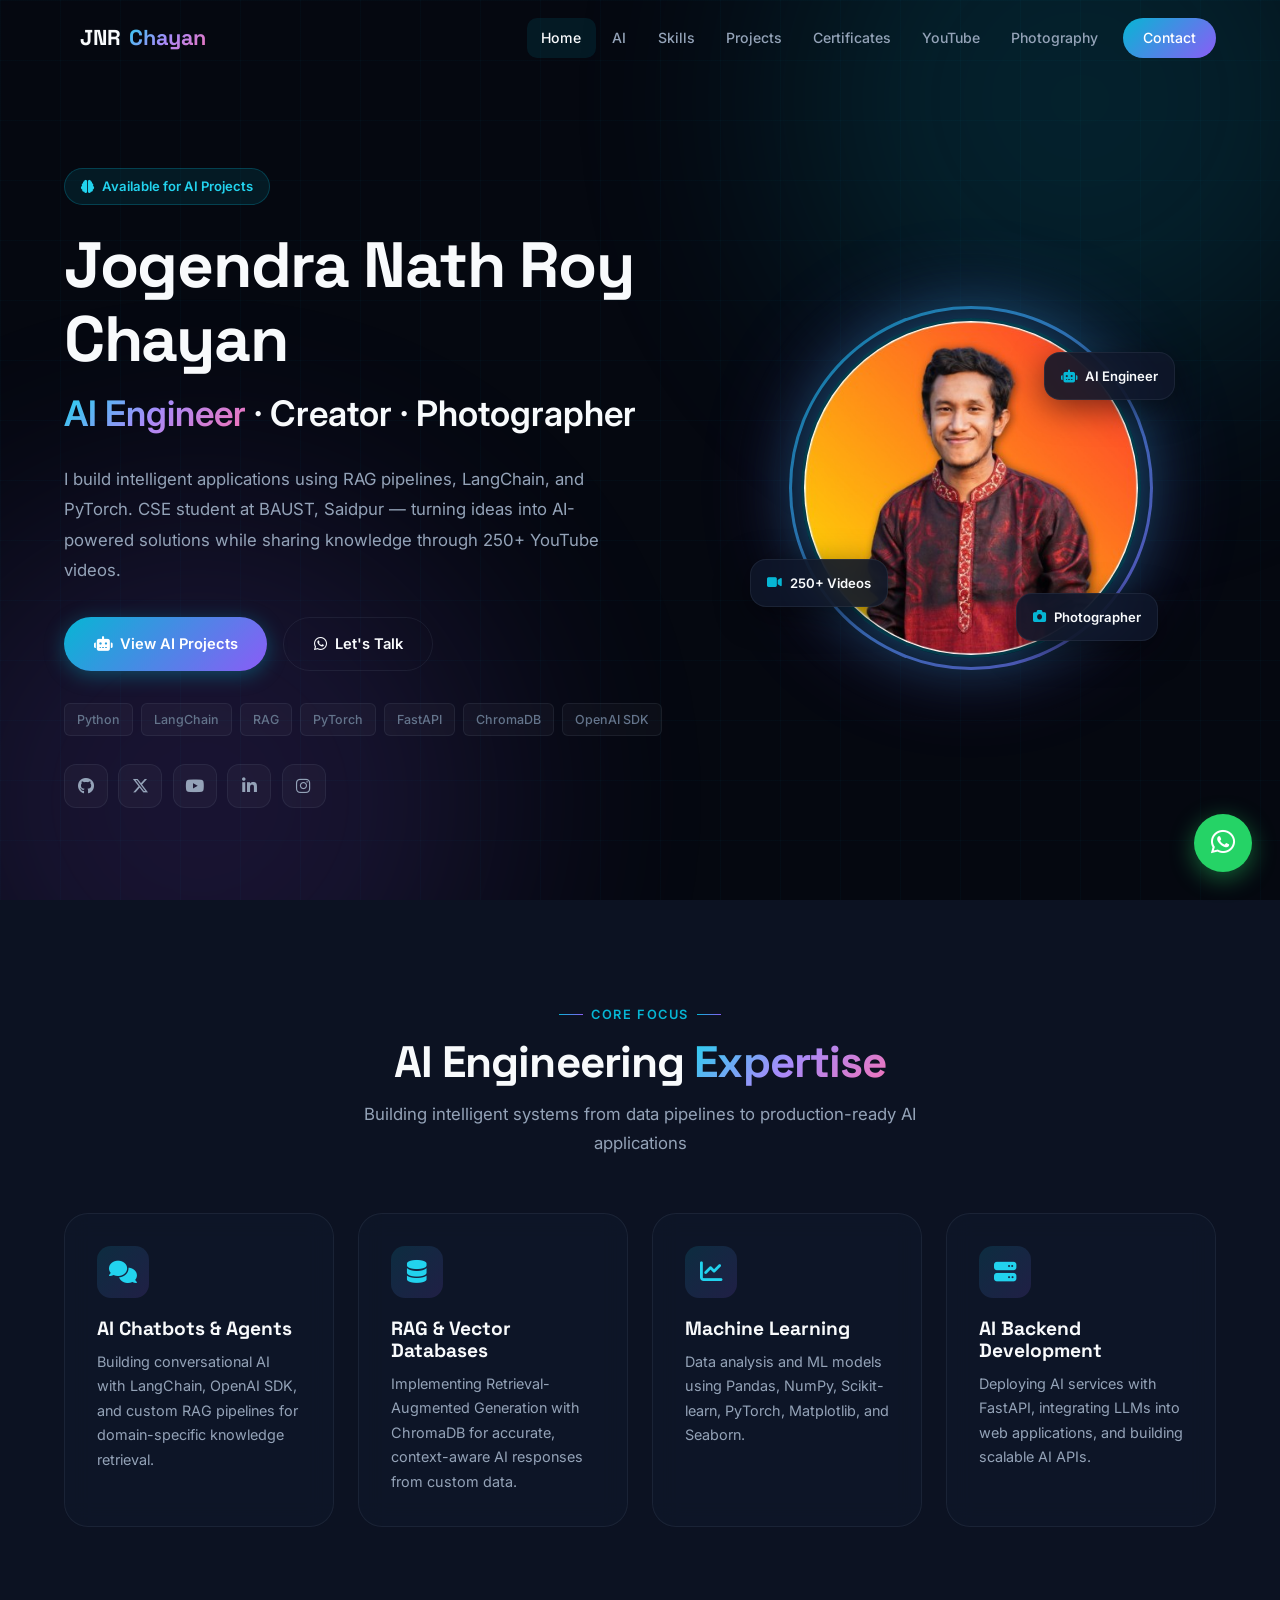
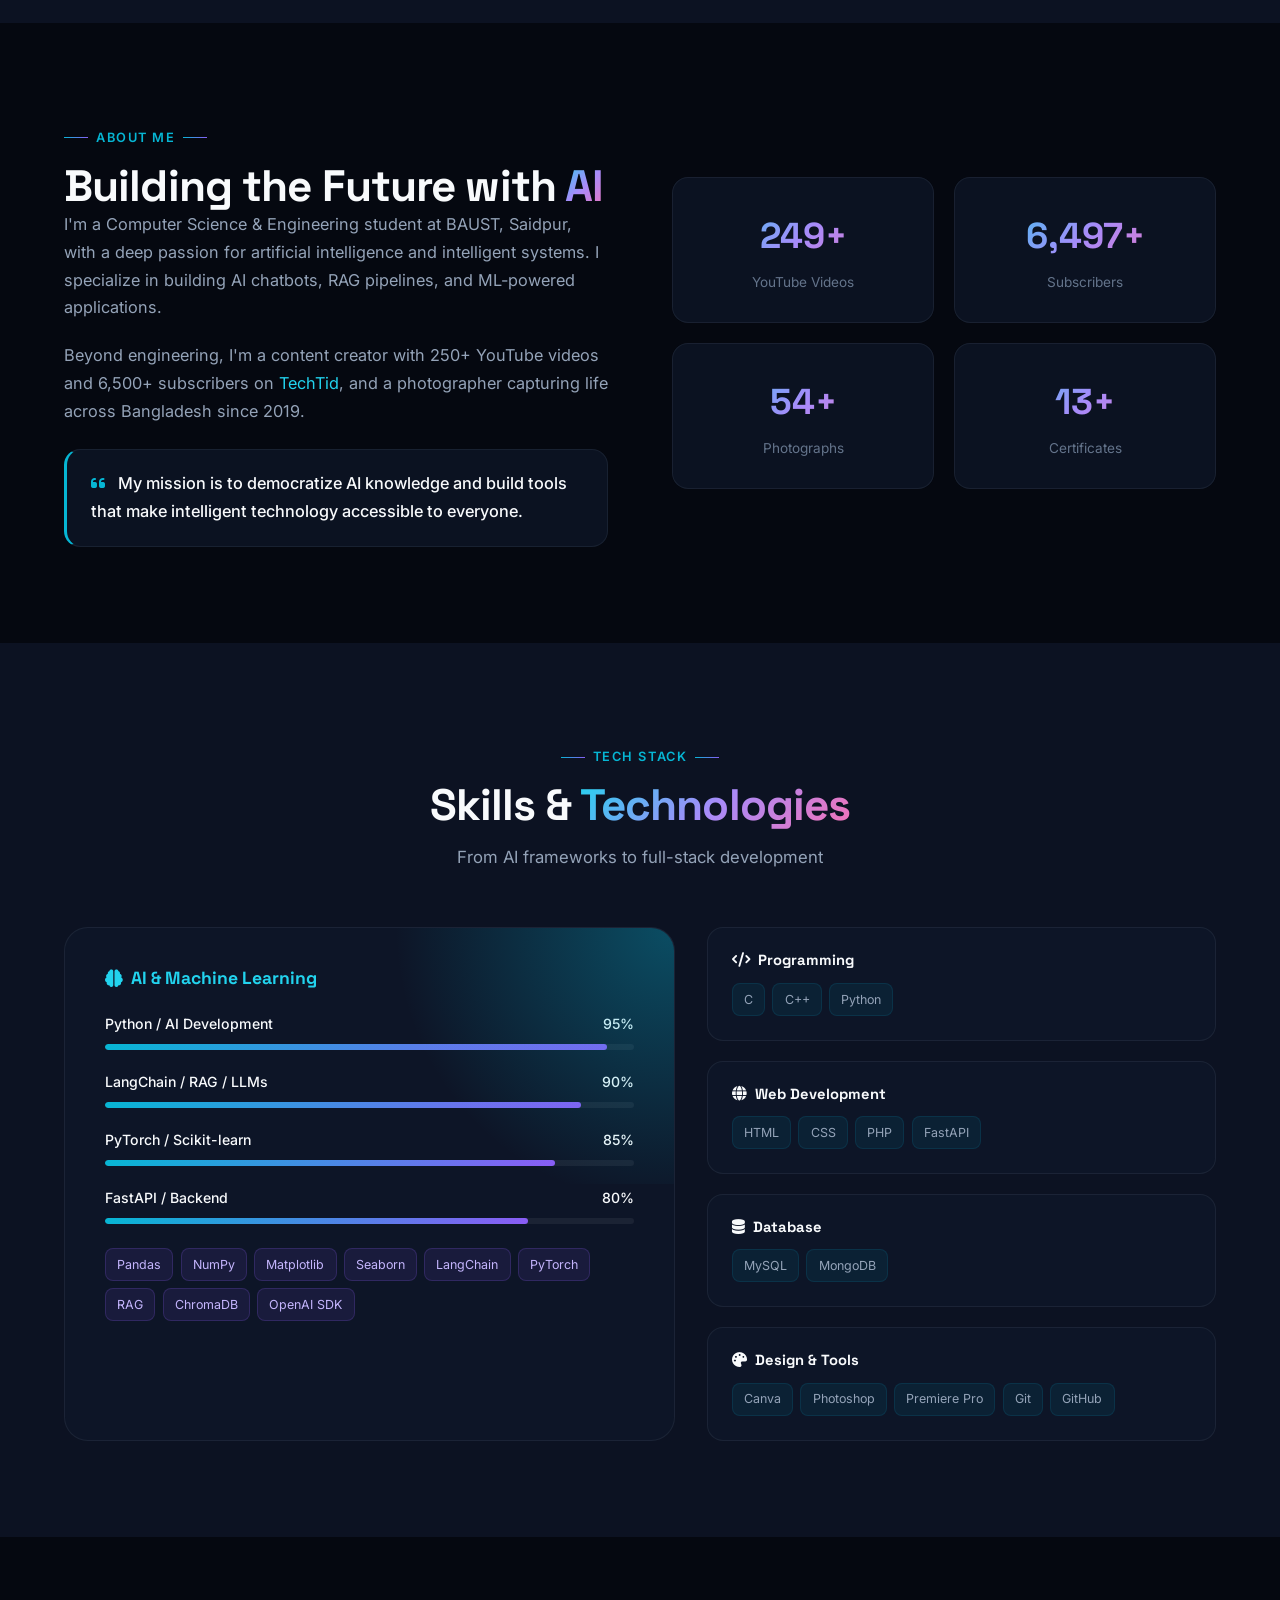
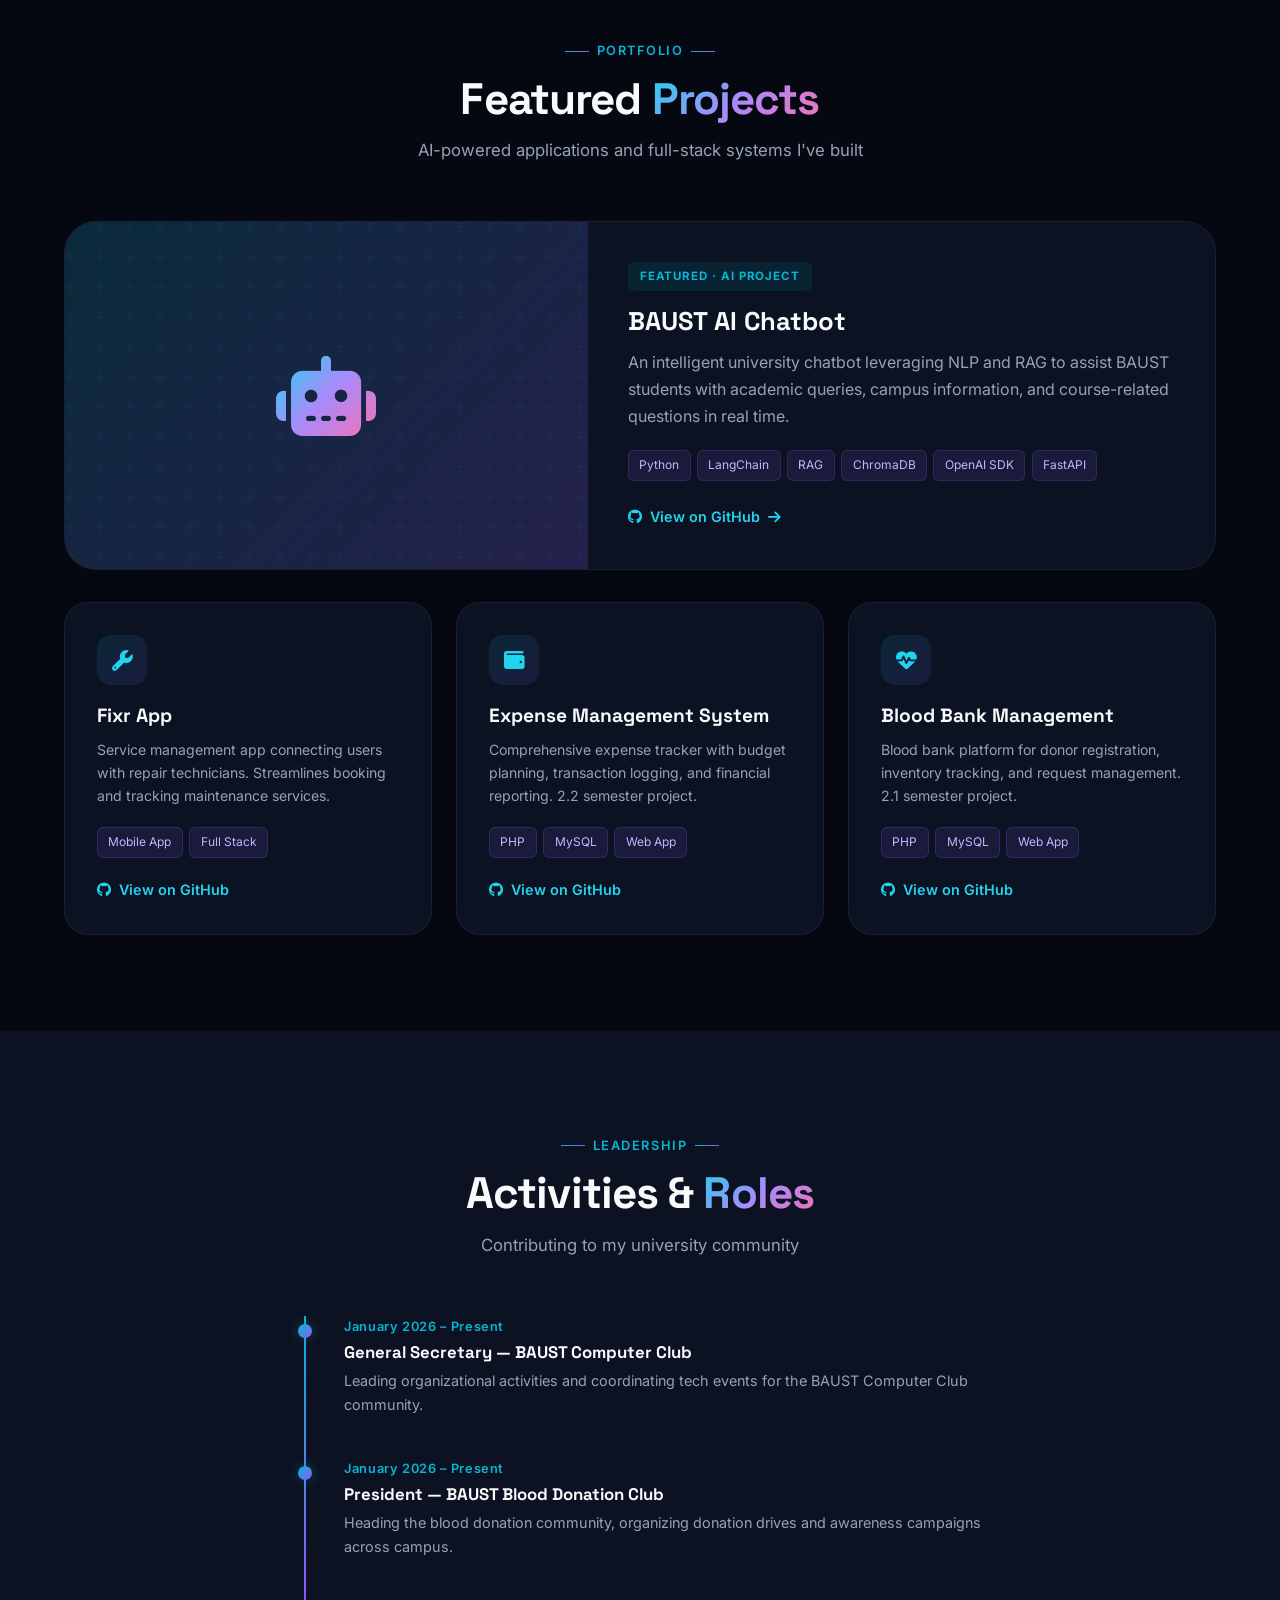
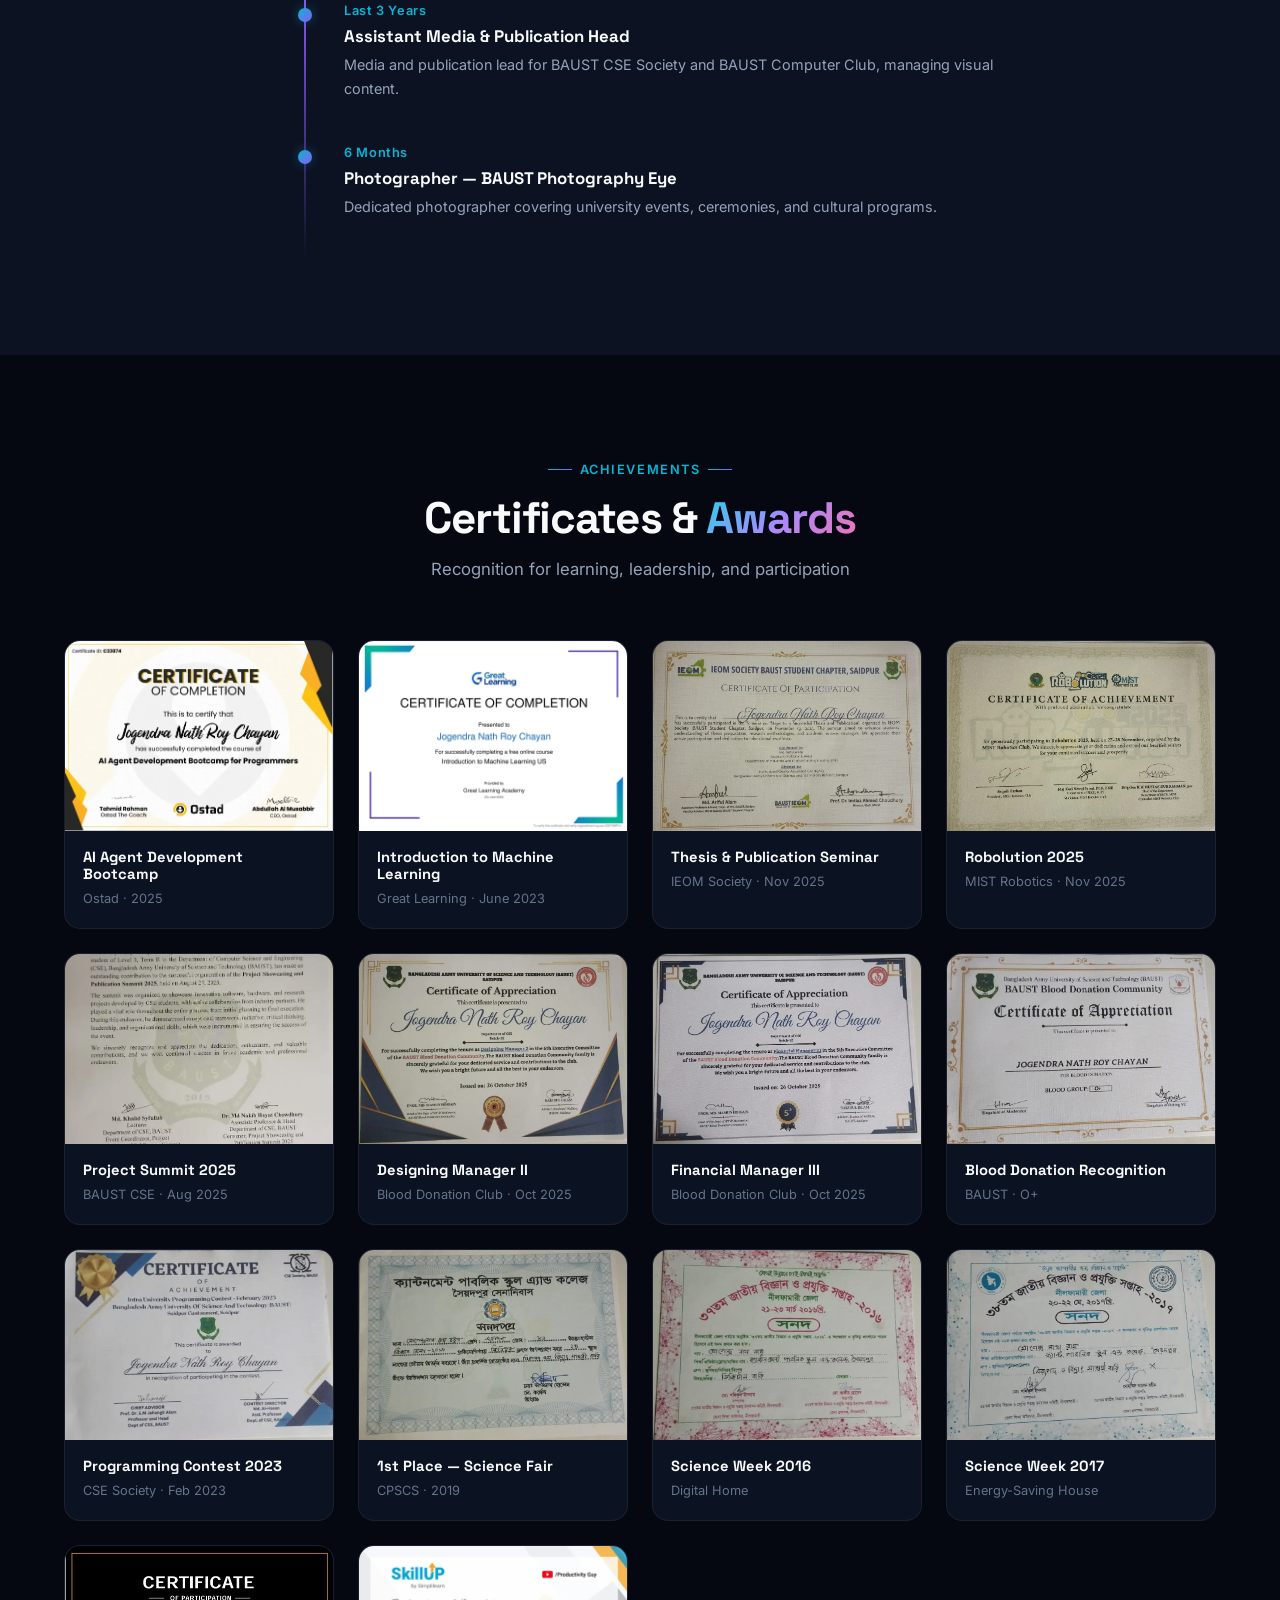
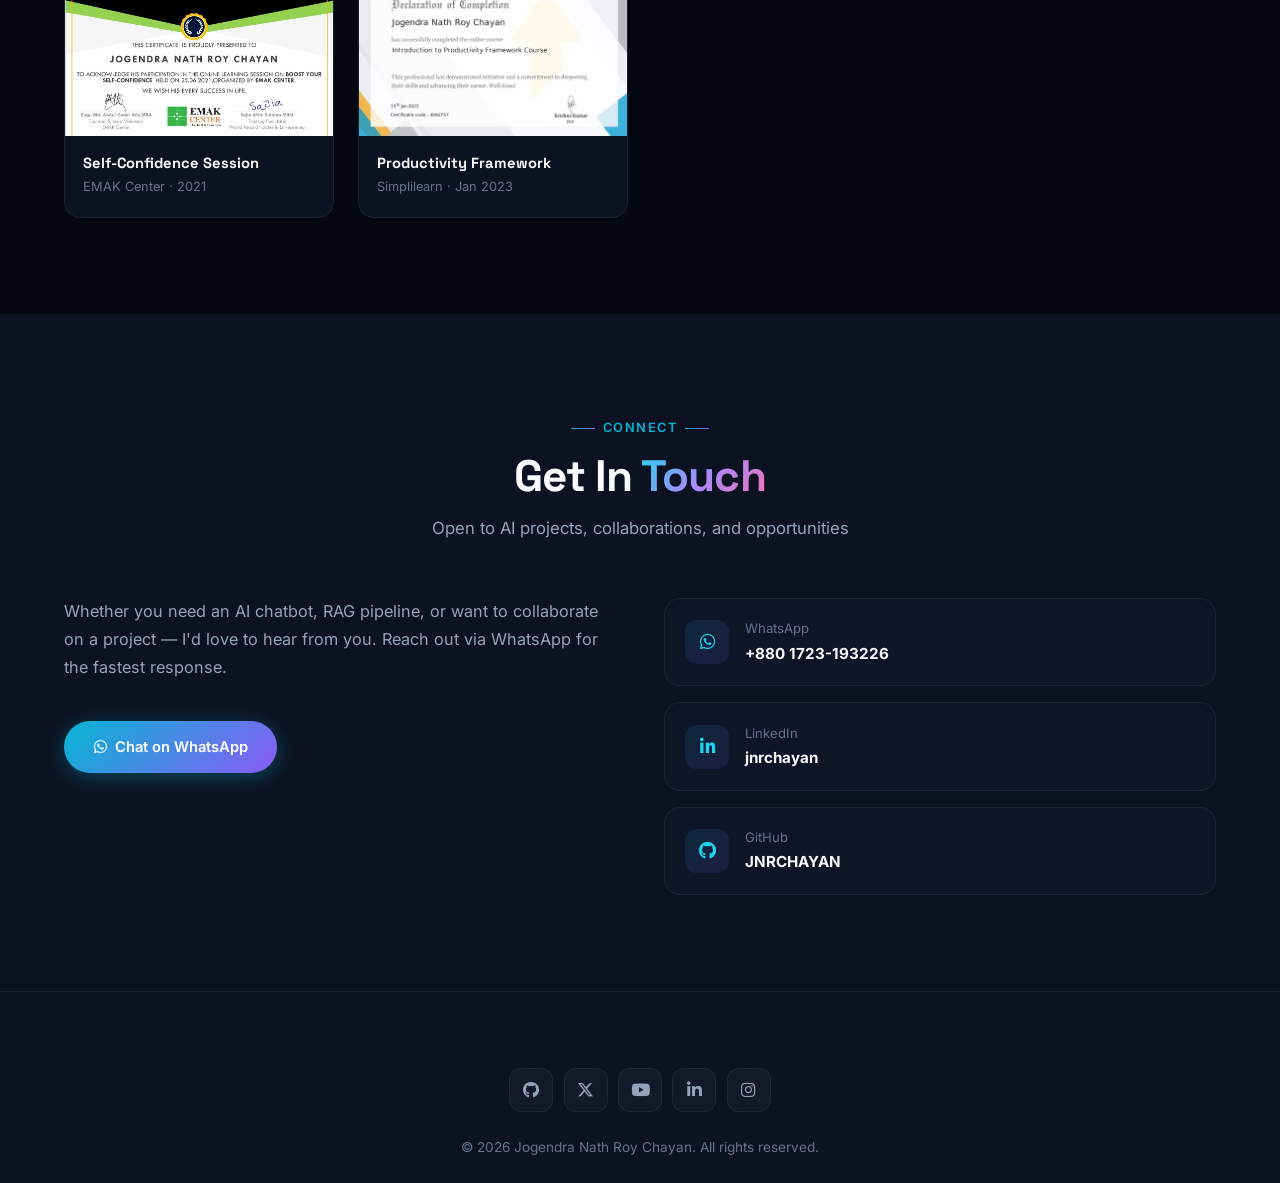
==== commit 62c16f3e: "update" ====
--- a/index.html
+++ b/index.html
@@ -321,60 +321,60 @@
         <p>Recognition for learning, leadership, and participation</p>
       </div>
       <div class="certificates-grid">
-        <div class="cert-card reveal" data-img="images/Certificate/1%20(2).jpeg" data-title="AI Agent Development Bootcamp" data-desc="Completed the AI Agent Development Bootcamp for Programmers by Ostad. Gained hands-on experience in building intelligent AI agents for real-world applications.">
-          <img src="images/Certificate/1%20(2).jpeg" alt="AI Agent Development Bootcamp" loading="lazy">
+        <div class="cert-card reveal" data-img="images/Certificate/1%20(2).webp" data-title="AI Agent Development Bootcamp" data-desc="Completed the AI Agent Development Bootcamp for Programmers by Ostad. Gained hands-on experience in building intelligent AI agents for real-world applications.">
+          <img src="images/Certificate/1%20(2).webp" alt="AI Agent Development Bootcamp" loading="lazy">
           <div class="cert-info"><h3>AI Agent Development Bootcamp</h3><p>Ostad · 2025</p></div>
         </div>
-        <div class="cert-card reveal" data-img="images/Certificate/1%20(13).jpeg" data-title="Introduction to Machine Learning" data-desc="Completed Introduction to Machine Learning from Great Learning Academy, covering fundamental ML concepts and practical applications.">
-          <img src="images/Certificate/1%20(13).jpeg" alt="Machine Learning Certificate" loading="lazy">
+        <div class="cert-card reveal" data-img="images/Certificate/1%20(13).webp" data-title="Introduction to Machine Learning" data-desc="Completed Introduction to Machine Learning from Great Learning Academy, covering fundamental ML concepts and practical applications.">
+          <img src="images/Certificate/1%20(13).webp" alt="Machine Learning Certificate" loading="lazy">
           <div class="cert-info"><h3>Introduction to Machine Learning</h3><p>Great Learning · June 2023</p></div>
         </div>
-        <div class="cert-card reveal" data-img="images/Certificate/1%20(1).jpeg" data-title="Thesis & Publication Seminar" data-desc="Seminar on thesis preparation, research methodologies, and academic publication strategies by IEOM Society BAUST.">
-          <img src="images/Certificate/1%20(1).jpeg" alt="Thesis Seminar" loading="lazy">
+        <div class="cert-card reveal" data-img="images/Certificate/1%20(1).webp" data-title="Thesis & Publication Seminar" data-desc="Seminar on thesis preparation, research methodologies, and academic publication strategies by IEOM Society BAUST.">
+          <img src="images/Certificate/1%20(1).webp" alt="Thesis Seminar" loading="lazy">
           <div class="cert-info"><h3>Thesis & Publication Seminar</h3><p>IEOM Society · Nov 2025</p></div>
         </div>
-        <div class="cert-card reveal" data-img="images/Certificate/1%20(3).jpeg" data-title="Robolution 2025" data-desc="Participated in Robolution 2025 robotics event organized by MIST Robotics Club.">
-          <img src="images/Certificate/1%20(3).jpeg" alt="Robolution 2025" loading="lazy">
+        <div class="cert-card reveal" data-img="images/Certificate/1%20(3).webp" data-title="Robolution 2025" data-desc="Participated in Robolution 2025 robotics event organized by MIST Robotics Club.">
+          <img src="images/Certificate/1%20(3).webp" alt="Robolution 2025" loading="lazy">
           <div class="cert-info"><h3>Robolution 2025</h3><p>MIST Robotics · Nov 2025</p></div>
         </div>
-        <div class="cert-card reveal" data-img="images/Certificate/1%20(6).jpeg" data-title="Project Showcasing Summit 2025" data-desc="Outstanding contribution to Project Showcasing and Publication Summit 2025 at BAUST CSE.">
-          <img src="images/Certificate/1%20(6).jpeg" alt="Project Summit" loading="lazy">
+        <div class="cert-card reveal" data-img="images/Certificate/1%20(6).webp" data-title="Project Showcasing Summit 2025" data-desc="Outstanding contribution to Project Showcasing and Publication Summit 2025 at BAUST CSE.">
+          <img src="images/Certificate/1%20(6).webp" alt="Project Summit" loading="lazy">
           <div class="cert-info"><h3>Project Summit 2025</h3><p>BAUST CSE · Aug 2025</p></div>
         </div>
-        <div class="cert-card reveal" data-img="images/Certificate/1%20(4).jpeg" data-title="Designing Manager II" data-desc="Designing Manager II in 6th Executive Committee of BAUST Blood Donation Community.">
-          <img src="images/Certificate/1%20(4).jpeg" alt="Designing Manager" loading="lazy">
+        <div class="cert-card reveal" data-img="images/Certificate/1%20(4).webp" data-title="Designing Manager II" data-desc="Designing Manager II in 6th Executive Committee of BAUST Blood Donation Community.">
+          <img src="images/Certificate/1%20(4).webp" alt="Designing Manager" loading="lazy">
           <div class="cert-info"><h3>Designing Manager II</h3><p>Blood Donation Club · Oct 2025</p></div>
         </div>
-        <div class="cert-card reveal" data-img="images/Certificate/1%20(5).jpeg" data-title="Financial Manager III" data-desc="Financial Manager III in 5th Executive Committee of BAUST Blood Donation Community.">
-          <img src="images/Certificate/1%20(5).jpeg" alt="Financial Manager" loading="lazy">
+        <div class="cert-card reveal" data-img="images/Certificate/1%20(5).webp" data-title="Financial Manager III" data-desc="Financial Manager III in 5th Executive Committee of BAUST Blood Donation Community.">
+          <img src="images/Certificate/1%20(5).webp" alt="Financial Manager" loading="lazy">
           <div class="cert-info"><h3>Financial Manager III</h3><p>Blood Donation Club · Oct 2025</p></div>
         </div>
-        <div class="cert-card reveal" data-img="images/Certificate/1%20(11).jpeg" data-title="Blood Donation Recognition" data-desc="Certificate of appreciation for voluntary blood donation (Blood Group: O+).">
-          <img src="images/Certificate/1%20(11).jpeg" alt="Blood Donation" loading="lazy">
+        <div class="cert-card reveal" data-img="images/Certificate/1%20(11).webp" data-title="Blood Donation Recognition" data-desc="Certificate of appreciation for voluntary blood donation (Blood Group: O+).">
+          <img src="images/Certificate/1%20(11).webp" alt="Blood Donation" loading="lazy">
           <div class="cert-info"><h3>Blood Donation Recognition</h3><p>BAUST · O+</p></div>
         </div>
-        <div class="cert-card reveal" data-img="images/Certificate/1%20(10).jpeg" data-title="Programming Contest 2023" data-desc="Intra University Programming Contest at BAUST, February 2023.">
-          <img src="images/Certificate/1%20(10).jpeg" alt="Programming Contest" loading="lazy">
+        <div class="cert-card reveal" data-img="images/Certificate/1%20(10).webp" data-title="Programming Contest 2023" data-desc="Intra University Programming Contest at BAUST, February 2023.">
+          <img src="images/Certificate/1%20(10).webp" alt="Programming Contest" loading="lazy">
           <div class="cert-info"><h3>Programming Contest 2023</h3><p>CSE Society · Feb 2023</p></div>
         </div>
-        <div class="cert-card reveal" data-img="images/Certificate/1%20(9).jpeg" data-title="1st Place Science Fair 2019" data-desc="1st place in Senior Group at Inter-house Science Fair 2019 with 'Safe and Energy-Efficient Home'.">
-          <img src="images/Certificate/1%20(9).jpeg" alt="Science Fair" loading="lazy">
+        <div class="cert-card reveal" data-img="images/Certificate/1%20(9).webp" data-title="1st Place Science Fair 2019" data-desc="1st place in Senior Group at Inter-house Science Fair 2019 with 'Safe and Energy-Efficient Home'.">
+          <img src="images/Certificate/1%20(9).webp" alt="Science Fair" loading="lazy">
           <div class="cert-info"><h3>1st Place — Science Fair</h3><p>CPSCS · 2019</p></div>
         </div>
-        <div class="cert-card reveal" data-img="images/Certificate/1%20(7).jpeg" data-title="National Science Week 2016" data-desc="Project 'Digital Home' at 37th National Science and Technology Week 2016.">
-          <img src="images/Certificate/1%20(7).jpeg" alt="Science Week 2016" loading="lazy">
+        <div class="cert-card reveal" data-img="images/Certificate/1%20(7).webp" data-title="National Science Week 2016" data-desc="Project 'Digital Home' at 37th National Science and Technology Week 2016.">
+          <img src="images/Certificate/1%20(7).webp" alt="Science Week 2016" loading="lazy">
           <div class="cert-info"><h3>Science Week 2016</h3><p>Digital Home</p></div>
         </div>
-        <div class="cert-card reveal" data-img="images/Certificate/1%20(8).jpeg" data-title="National Science Week 2017" data-desc="Project 'Safe and Energy-Saving House' at 38th National Science Week 2017.">
-          <img src="images/Certificate/1%20(8).jpeg" alt="Science Week 2017" loading="lazy">
+        <div class="cert-card reveal" data-img="images/Certificate/1%20(8).webp" data-title="National Science Week 2017" data-desc="Project 'Energy-Saving House' at 38th National Science Week 2017.">
+          <img src="images/Certificate/1%20(8).webp" alt="Science Week 2017" loading="lazy">
           <div class="cert-info"><h3>Science Week 2017</h3><p>Energy-Saving House</p></div>
         </div>
-        <div class="cert-card reveal" data-img="images/Certificate/1%20(12).jpeg" data-title="Boost Your Self-Confidence" data-desc="Online session by EMAK Center, June 2021.">
-          <img src="images/Certificate/1%20(12).jpeg" alt="Self Confidence" loading="lazy">
+        <div class="cert-card reveal" data-img="images/Certificate/1%20(12).webp" data-title="Boost Your Self-Confidence" data-desc="Online session by EMAK Center, June 2021.">
+          <img src="images/Certificate/1%20(12).webp" alt="Self Confidence" loading="lazy">
           <div class="cert-info"><h3>Self-Confidence Session</h3><p>EMAK Center · 2021</p></div>
         </div>
-        <div class="cert-card reveal" data-img="images/Certificate/1%20(14).jpeg" data-title="Productivity Framework" data-desc="Productivity Framework Course by SkillUP (Simplilearn), January 2023.">
-          <img src="images/Certificate/1%20(14).jpeg" alt="Productivity" loading="lazy">
+        <div class="cert-card reveal" data-img="images/Certificate/1%20(14).webp" data-title="Productivity Framework" data-desc="Productivity Framework Course by SkillUP (Simplilearn), January 2023.">
+          <img src="images/Certificate/1%20(14).webp" alt="Productivity" loading="lazy">
           <div class="cert-info"><h3>Productivity Framework</h3><p>Simplilearn · Jan 2023</p></div>
         </div>
       </div>
